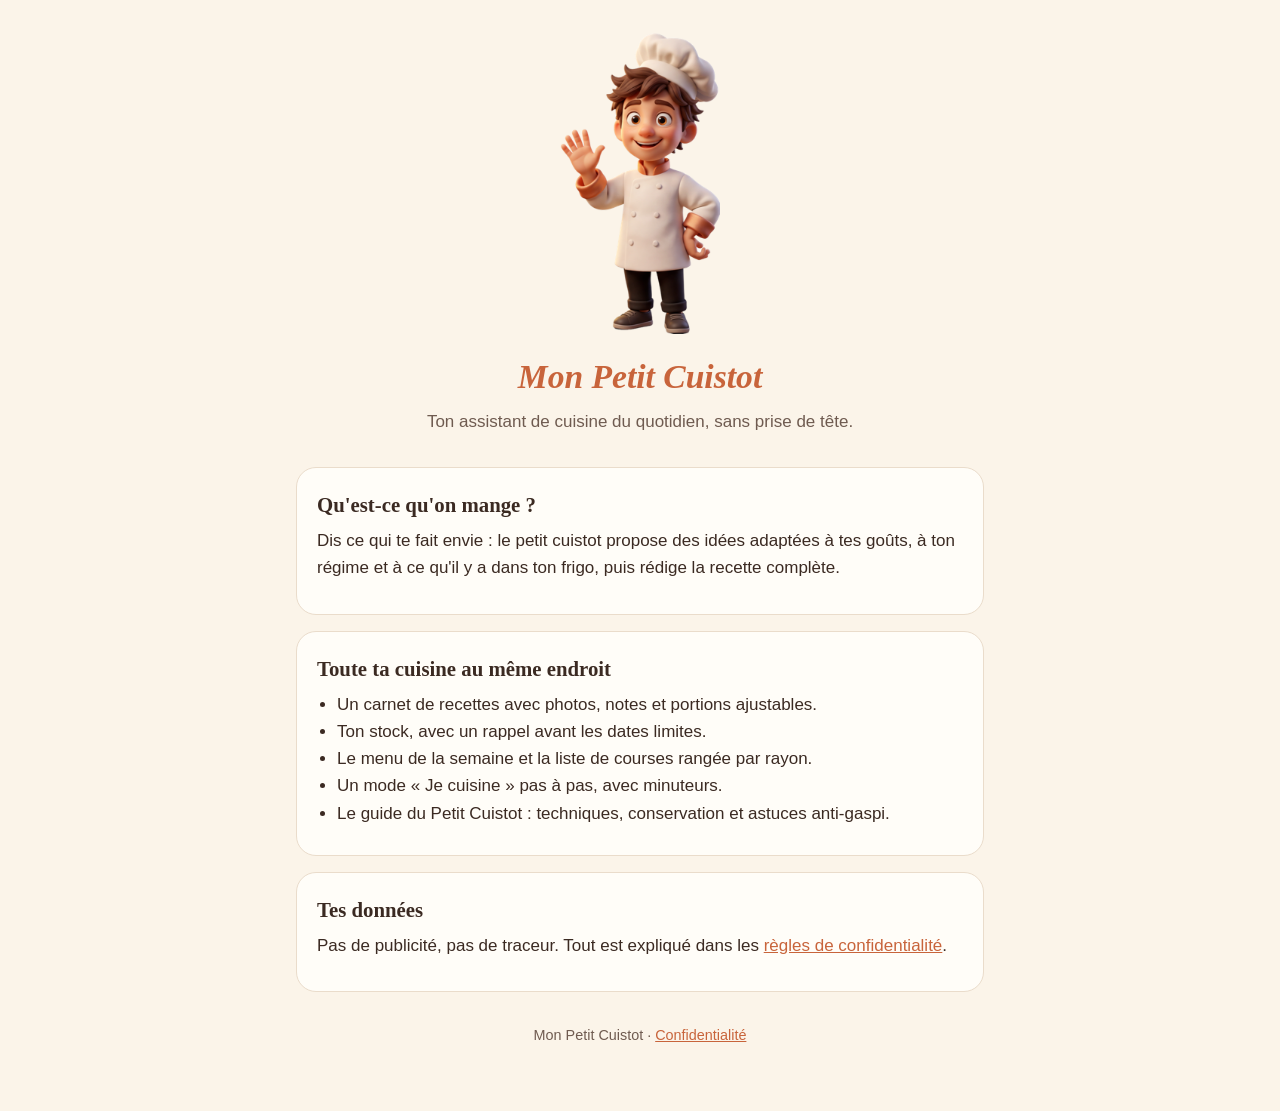
==== index.html @ ae930440 "Add files via upload" ====
<!doctype html>
<html lang="fr">
<head>
  <meta charset="utf-8">
  <meta name="viewport" content="width=device-width, initial-scale=1">
  <title>Mon Petit Cuistot</title>
  <meta name="description" content="Mon Petit Cuistot : des idées de recettes sur mesure, ton carnet, ton stock et ta liste de courses.">
  <link rel="icon" href="cuistot.png">
  <link rel="stylesheet" href="style.css">
</head>
<body>
  <main>
    <header>
      <img src="cuistot.png" alt="La mascotte de Mon Petit Cuistot, un petit chef qui salue">
      <h1>Mon Petit Cuistot</h1>
      <p class="sous-titre">Ton assistant de cuisine du quotidien, sans prise de tête.</p>
    </header>

    <section class="carte">
      <h2>Qu'est-ce qu'on mange ?</h2>
      <p>Dis ce qui te fait envie : le petit cuistot propose des idées adaptées à tes goûts, à ton régime et à ce qu'il y a dans ton frigo, puis rédige la recette complète.</p>
    </section>

    <section class="carte">
      <h2>Toute ta cuisine au même endroit</h2>
      <ul>
        <li>Un carnet de recettes avec photos, notes et portions ajustables.</li>
        <li>Ton stock, avec un rappel avant les dates limites.</li>
        <li>Le menu de la semaine et la liste de courses rangée par rayon.</li>
        <li>Un mode « Je cuisine » pas à pas, avec minuteurs.</li>
        <li>Le guide du Petit Cuistot : techniques, conservation et astuces anti-gaspi.</li>
      </ul>
    </section>

    <section class="carte">
      <h2>Tes données</h2>
      <p>Pas de publicité, pas de traceur. Tout est expliqué dans les <a href="confidentialite.html">règles de confidentialité</a>.</p>
    </section>

    <footer>Mon Petit Cuistot · <a href="confidentialite.html">Confidentialité</a></footer>
  </main>
</body>
</html>
---- style.css ----
:root {
  --creme: #fbf4e9;
  --papier: #fffdf8;
  --cuivre: #c8643b;
  --chocolat: #3b2a22;
  --secondaire: #6f5b50;
  --bordure: #eadccb;
}
@media (prefers-color-scheme: dark) {
  :root {
    --creme: #1c1512;
    --papier: #271e1a;
    --cuivre: #e08257;
    --chocolat: #f4e8d8;
    --secondaire: #c9b8a6;
    --bordure: #3a2d26;
  }
}
* { box-sizing: border-box; }
body {
  margin: 0;
  background: var(--creme);
  color: var(--chocolat);
  font: 17px/1.6 -apple-system, BlinkMacSystemFont, "Segoe UI", Roboto, sans-serif;
}
main { max-width: 720px; margin: 0 auto; padding: 32px 16px 64px; }
header { text-align: center; margin-bottom: 32px; }
header img { width: 160px; height: auto; }
h1 { font-family: Georgia, "Times New Roman", serif; font-style: italic; color: var(--cuivre); font-size: 2.1rem; margin: 8px 0 4px; }
h2 { font-family: Georgia, "Times New Roman", serif; font-size: 1.3rem; margin: 0 0 6px; }
p { margin: 0 0 12px; }
.sous-titre { color: var(--secondaire); }
.carte {
  background: var(--papier);
  border: 1px solid var(--bordure);
  border-radius: 20px;
  padding: 20px;
  margin-bottom: 16px;
}
ul { padding-left: 20px; margin: 0 0 8px; }
a { color: var(--cuivre); }
footer { text-align: center; color: var(--secondaire); font-size: 0.9rem; margin-top: 32px; }
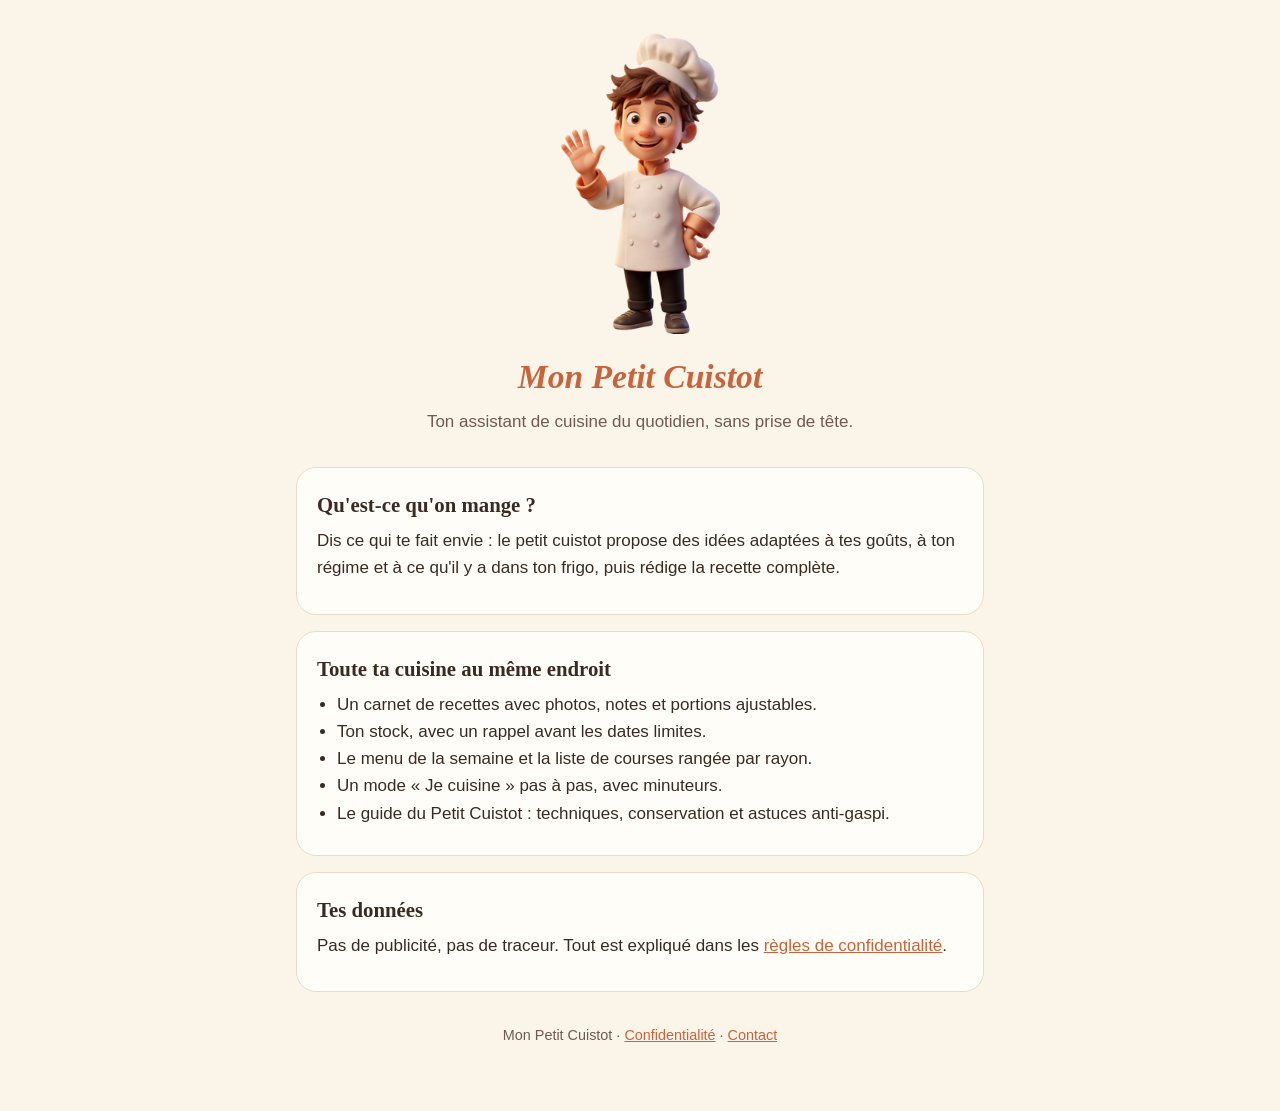
==== commit 9f9d0570: "Adresse de contact" ====
--- a/index.html
+++ b/index.html
@@ -37,7 +37,7 @@
       <p>Pas de publicité, pas de traceur. Tout est expliqué dans les <a href="confidentialite.html">règles de confidentialité</a>.</p>
     </section>
 
-    <footer>Mon Petit Cuistot · <a href="confidentialite.html">Confidentialité</a></footer>
+    <footer>Mon Petit Cuistot · <a href="confidentialite.html">Confidentialité</a> · <a href="mailto:contact@monpetitcuistot.fr">Contact</a></footer>
   </main>
 </body>
 </html>
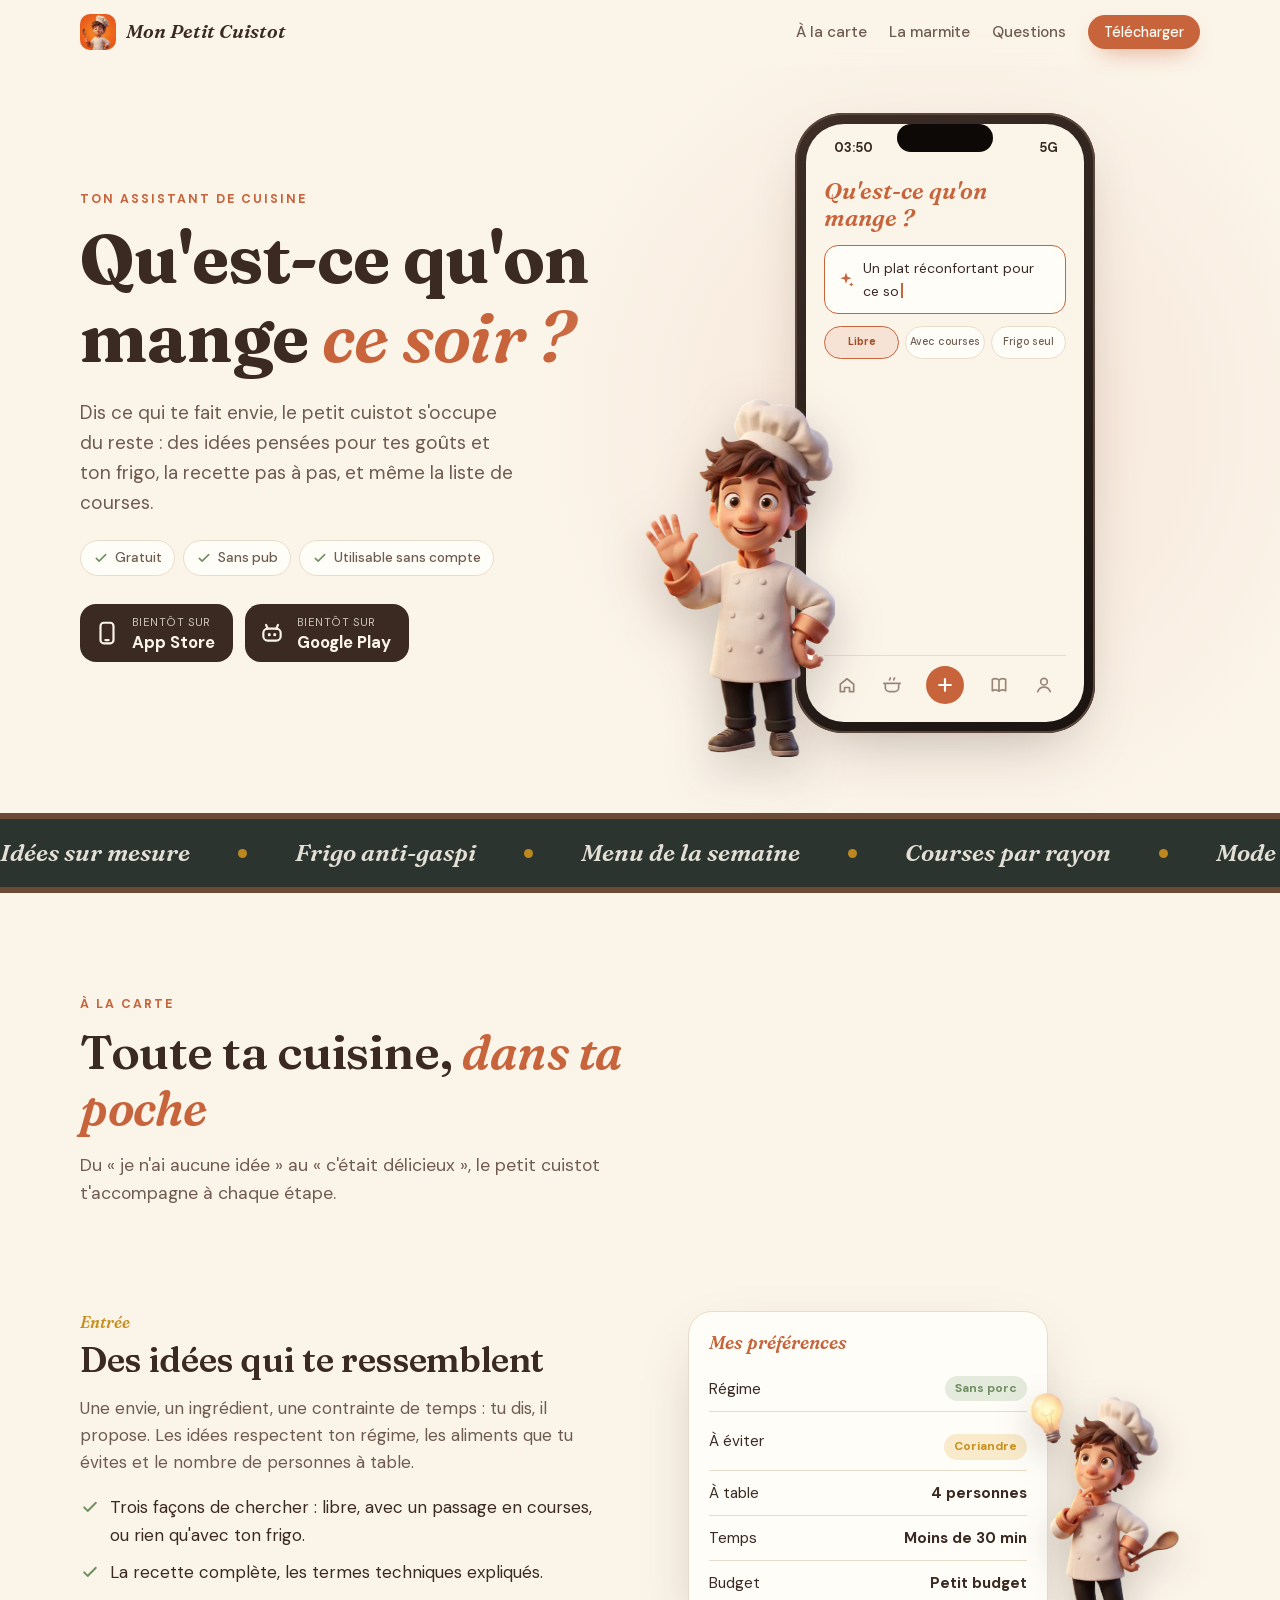
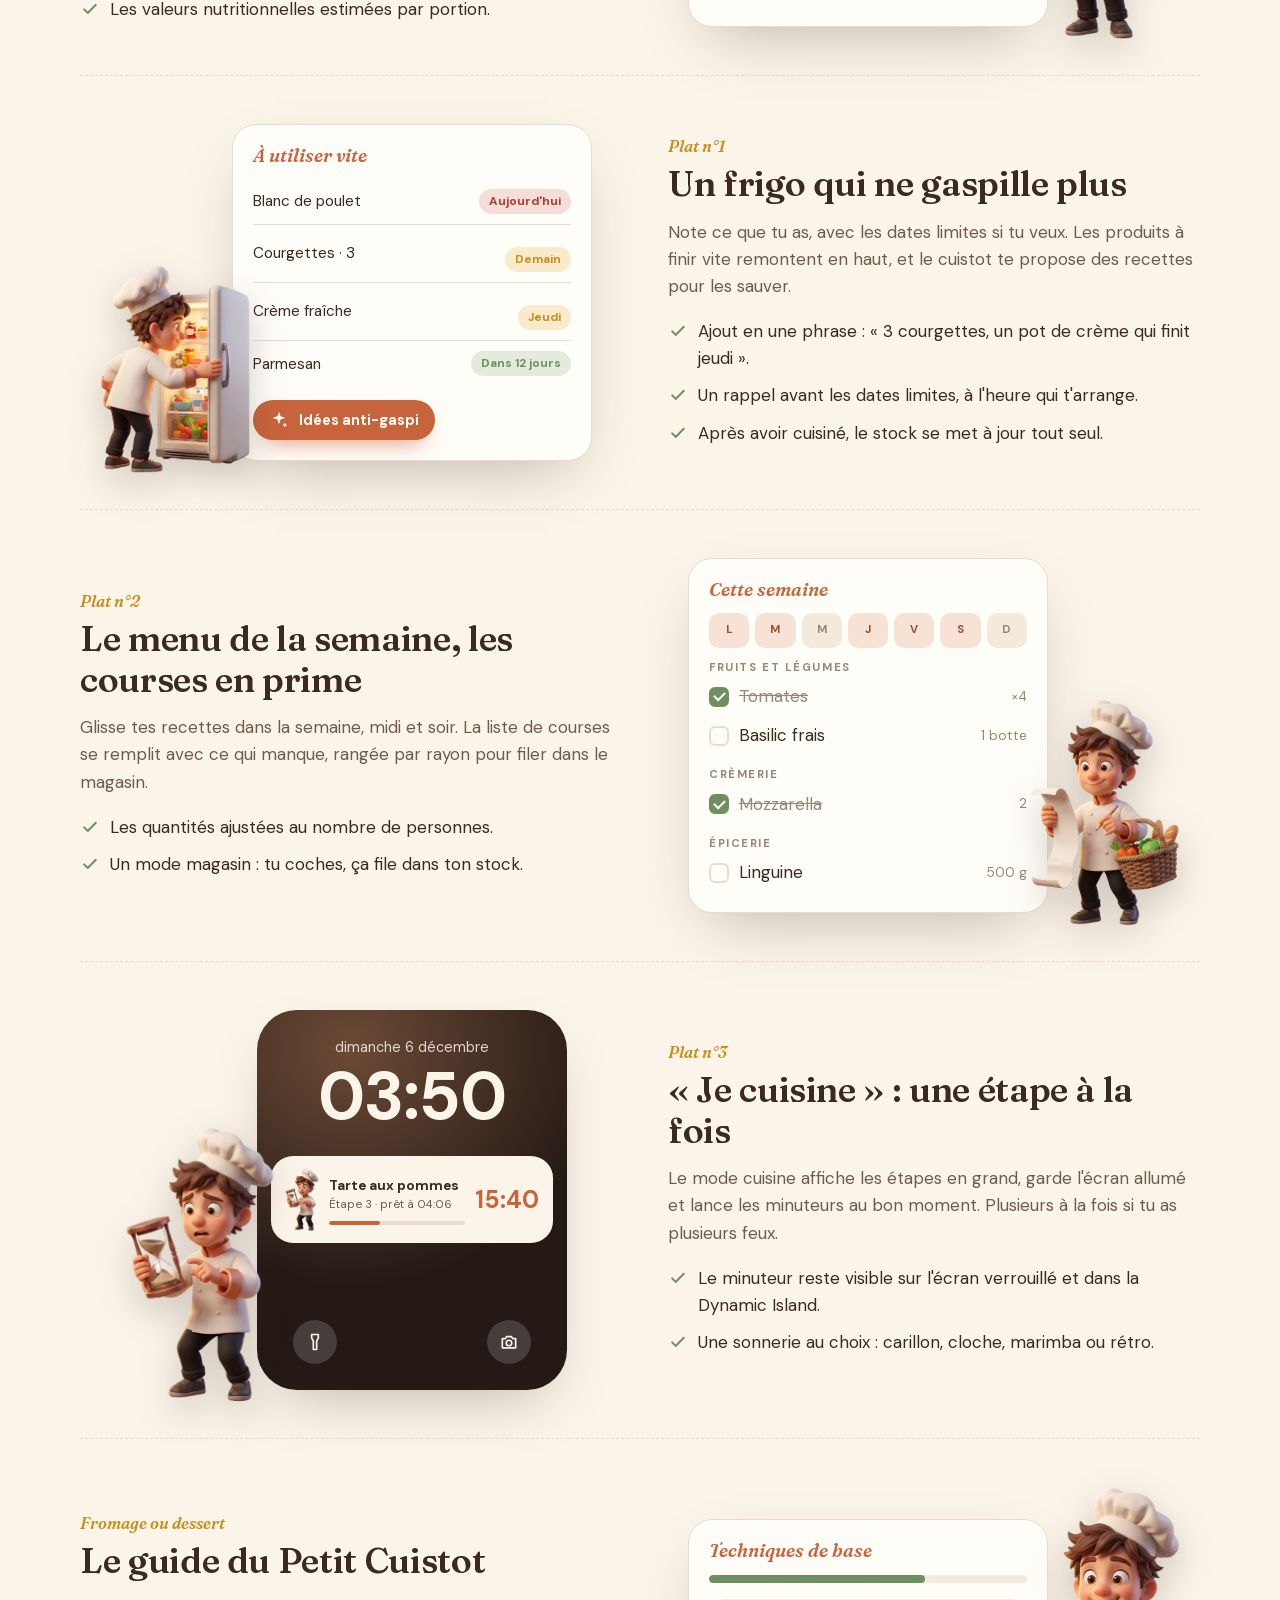
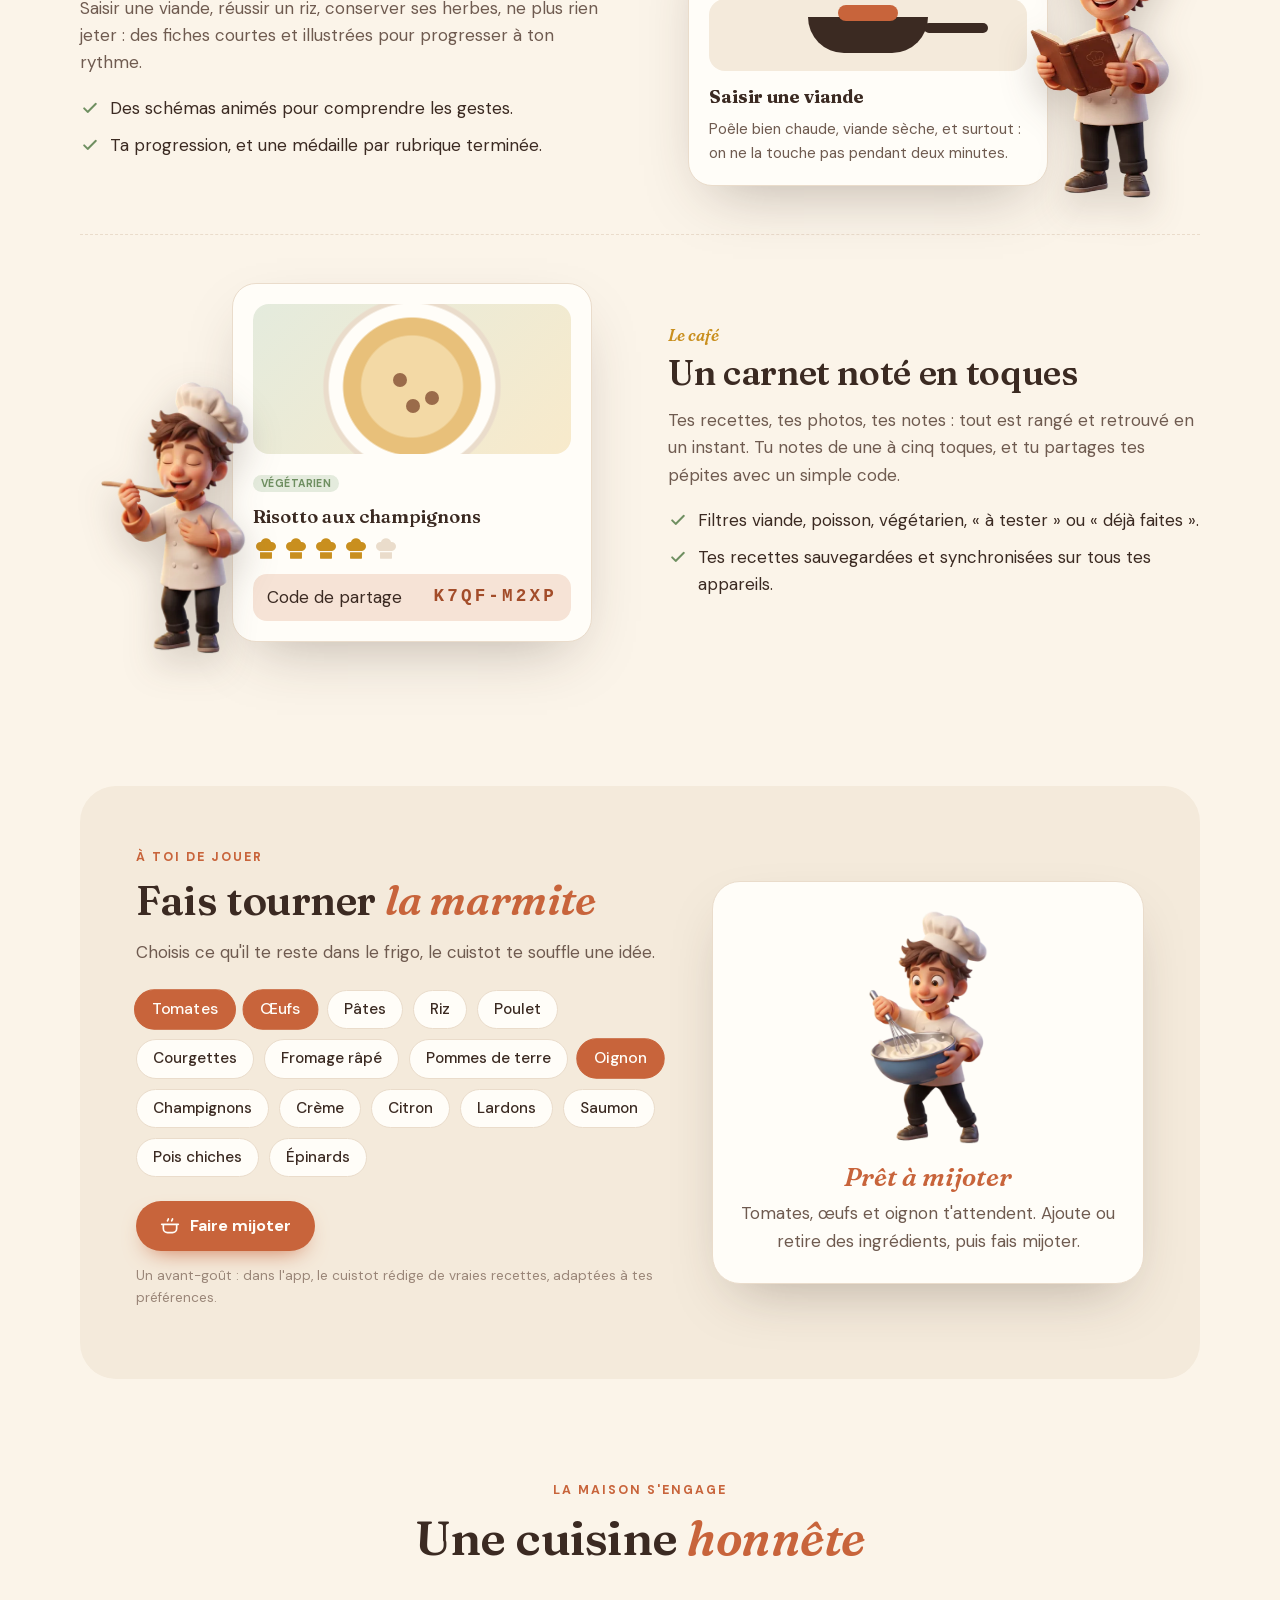
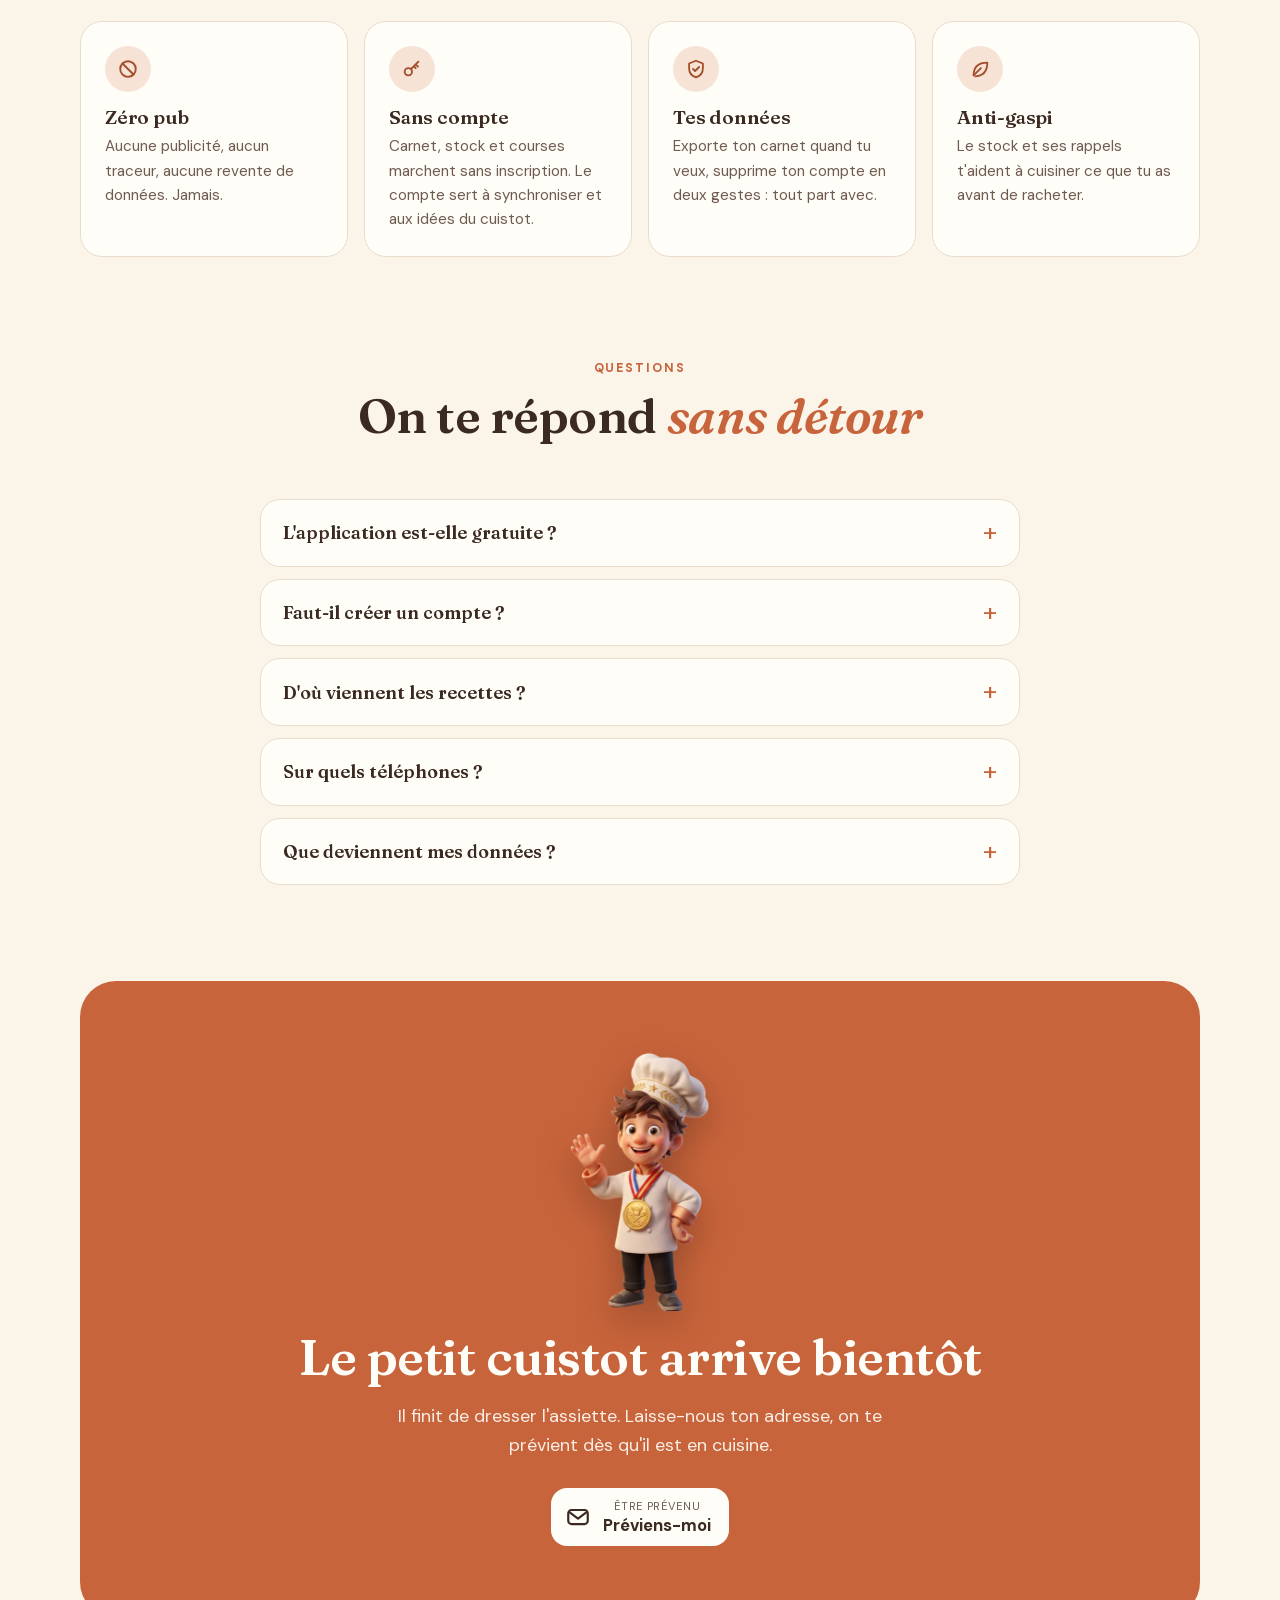
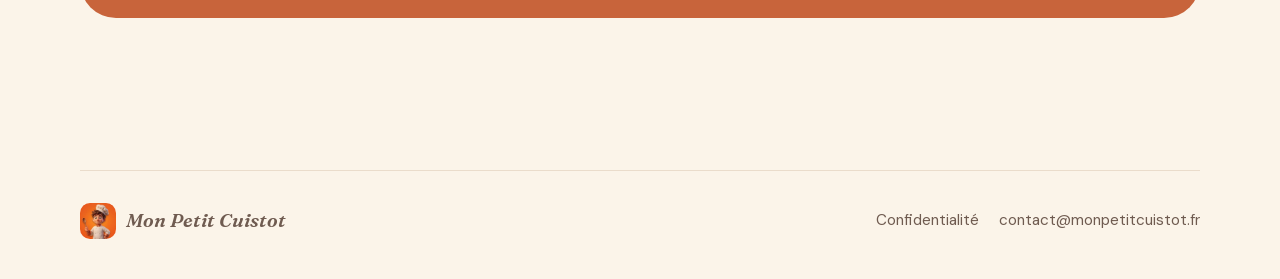
==== commit 411db5f3: "Nouvelle vitrine du site" ====
--- a/index.html
+++ b/index.html
@@ -3,41 +3,372 @@
 <head>
   <meta charset="utf-8">
   <meta name="viewport" content="width=device-width, initial-scale=1">
-  <title>Mon Petit Cuistot</title>
-  <meta name="description" content="Mon Petit Cuistot : des idées de recettes sur mesure, ton carnet, ton stock et ta liste de courses.">
-  <link rel="icon" href="cuistot.png">
+  <title>Mon Petit Cuistot · Qu'est-ce qu'on mange ce soir ?</title>
+  <meta name="description" content="L'assistant de cuisine du quotidien : des idées de recettes sur mesure selon tes envies et ton frigo, ton carnet, ton stock anti-gaspi, le menu de la semaine et la liste de courses. Gratuit, sans pub.">
+  <link rel="canonical" href="https://monpetitcuistot.fr/">
+  <meta name="theme-color" content="#fbf4e9" media="(prefers-color-scheme: light)">
+  <meta name="theme-color" content="#1c1512" media="(prefers-color-scheme: dark)">
+  <link rel="icon" type="image/png" href="img/favicon.png">
+  <link rel="apple-touch-icon" href="img/apple-touch-icon.png">
+  <link rel="preload" href="fonts/Fraunces-Bold.woff2" as="font" type="font/woff2" crossorigin>
+  <link rel="preload" href="fonts/DMSans-Regular.woff2" as="font" type="font/woff2" crossorigin>
+
+  <meta property="og:type" content="website">
+  <meta property="og:locale" content="fr_FR">
+  <meta property="og:site_name" content="Mon Petit Cuistot">
+  <meta property="og:url" content="https://monpetitcuistot.fr/">
+  <meta property="og:title" content="Mon Petit Cuistot · Qu'est-ce qu'on mange ce soir ?">
+  <meta property="og:description" content="Des idées de recettes sur mesure, ton carnet, ton stock anti-gaspi et ta liste de courses. Gratuit, sans pub.">
+  <meta property="og:image" content="https://monpetitcuistot.fr/img/partage.jpg">
+  <meta property="og:image:width" content="1200">
+  <meta property="og:image:height" content="630">
+  <meta property="og:image:alt" content="La mascotte de Mon Petit Cuistot à côté de l'application">
+  <meta name="twitter:card" content="summary_large_image">
+
+  <script type="application/ld+json">
+  {
+    "@context": "https://schema.org",
+    "@type": "MobileApplication",
+    "name": "Mon Petit Cuistot",
+    "operatingSystem": "iOS, Android",
+    "applicationCategory": "LifestyleApplication",
+    "inLanguage": "fr",
+    "url": "https://monpetitcuistot.fr/",
+    "image": "https://monpetitcuistot.fr/img/apple-touch-icon.png",
+    "description": "Assistant de cuisine : idées de recettes sur mesure, carnet, stock anti-gaspi, menu de la semaine et liste de courses.",
+    "offers": { "@type": "Offer", "price": "0", "priceCurrency": "EUR" }
+  }
+  </script>
   <link rel="stylesheet" href="style.css">
+  <script>document.documentElement.classList.add('js');</script>
 </head>
 <body>
-  <main>
-    <header>
-      <img src="cuistot.png" alt="La mascotte de Mon Petit Cuistot, un petit chef qui salue">
-      <h1>Mon Petit Cuistot</h1>
-      <p class="sous-titre">Ton assistant de cuisine du quotidien, sans prise de tête.</p>
-    </header>
-
-    <section class="carte">
-      <h2>Qu'est-ce qu'on mange ?</h2>
-      <p>Dis ce qui te fait envie : le petit cuistot propose des idées adaptées à tes goûts, à ton régime et à ce qu'il y a dans ton frigo, puis rédige la recette complète.</p>
-    </section>
-
-    <section class="carte">
-      <h2>Toute ta cuisine au même endroit</h2>
-      <ul>
-        <li>Un carnet de recettes avec photos, notes et portions ajustables.</li>
-        <li>Ton stock, avec un rappel avant les dates limites.</li>
-        <li>Le menu de la semaine et la liste de courses rangée par rayon.</li>
-        <li>Un mode « Je cuisine » pas à pas, avec minuteurs.</li>
-        <li>Le guide du Petit Cuistot : techniques, conservation et astuces anti-gaspi.</li>
-      </ul>
-    </section>
-
-    <section class="carte">
-      <h2>Tes données</h2>
-      <p>Pas de publicité, pas de traceur. Tout est expliqué dans les <a href="confidentialite.html">règles de confidentialité</a>.</p>
-    </section>
-
-    <footer>Mon Petit Cuistot · <a href="confidentialite.html">Confidentialité</a> · <a href="mailto:contact@monpetitcuistot.fr">Contact</a></footer>
-  </main>
+
+<svg width="0" height="0" style="position:absolute" aria-hidden="true">
+  <symbol id="i-coche" viewBox="0 0 24 24"><path fill="none" stroke="currentColor" stroke-width="2.4" stroke-linecap="round" stroke-linejoin="round" d="M5 12.5l4.2 4.2L19 7"/></symbol>
+  <symbol id="i-horloge" viewBox="0 0 24 24"><circle cx="12" cy="12" r="8.5" fill="none" stroke="currentColor" stroke-width="2"/><path fill="none" stroke="currentColor" stroke-width="2" stroke-linecap="round" d="M12 7.5V12l3 2"/></symbol>
+  <symbol id="i-etincelle" viewBox="0 0 24 24"><path fill="currentColor" d="M12 2l1.9 5.6L19.5 9.5l-5.6 1.9L12 17l-1.9-5.6L4.5 9.5l5.6-1.9zM19 15l.9 2.1L22 18l-2.1.9L19 21l-.9-2.1L16 18l2.1-.9z"/></symbol>
+  <symbol id="i-maison" viewBox="0 0 24 24"><path fill="none" stroke="currentColor" stroke-width="2" stroke-linejoin="round" d="M4 11l8-6.5 8 6.5V20h-5v-5h-6v5H4z"/></symbol>
+  <symbol id="i-casserole" viewBox="0 0 24 24"><path fill="none" stroke="currentColor" stroke-width="2" stroke-linecap="round" stroke-linejoin="round" d="M4 10h16v5a5 5 0 01-5 5H9a5 5 0 01-5-5zM2 10h2M20 10h2M9 6c0-1 1-1.5 1-2.5M14 6c0-1 1-1.5 1-2.5"/></symbol>
+  <symbol id="i-livre" viewBox="0 0 24 24"><path fill="none" stroke="currentColor" stroke-width="2" stroke-linejoin="round" d="M4 5.5C6.5 4 9.5 4 12 6c2.5-2 5.5-2 8-.5V19c-2.5-1.5-5.5-1.5-8 .5-2.5-2-5.5-2-8-.5zM12 6v13.5"/></symbol>
+  <symbol id="i-perso" viewBox="0 0 24 24"><circle cx="12" cy="8" r="4" fill="none" stroke="currentColor" stroke-width="2"/><path fill="none" stroke="currentColor" stroke-width="2" stroke-linecap="round" d="M4.5 20c1.2-3.6 4-5.5 7.5-5.5s6.3 1.9 7.5 5.5"/></symbol>
+  <symbol id="i-plus" viewBox="0 0 24 24"><path fill="none" stroke="currentColor" stroke-width="2.6" stroke-linecap="round" d="M12 5v14M5 12h14"/></symbol>
+  <symbol id="i-telephone" viewBox="0 0 24 24"><rect x="6" y="2.5" width="12" height="19" rx="3" fill="none" stroke="currentColor" stroke-width="2"/><path fill="none" stroke="currentColor" stroke-width="2" stroke-linecap="round" d="M10.5 18.5h3"/></symbol>
+  <symbol id="i-robot" viewBox="0 0 24 24"><rect x="4" y="8" width="16" height="11" rx="4" fill="none" stroke="currentColor" stroke-width="2"/><circle cx="9.5" cy="13.5" r="1.4" fill="currentColor"/><circle cx="14.5" cy="13.5" r="1.4" fill="currentColor"/><path fill="none" stroke="currentColor" stroke-width="2" stroke-linecap="round" d="M8 8L6.5 4.5M16 8l1.5-3.5"/></symbol>
+  <symbol id="i-loupe" viewBox="0 0 24 24"><circle cx="11" cy="11" r="6.5" fill="none" stroke="currentColor" stroke-width="2"/><path fill="none" stroke="currentColor" stroke-width="2" stroke-linecap="round" d="M16 16l4.5 4.5"/></symbol>
+  <symbol id="i-bouclier" viewBox="0 0 24 24"><path fill="none" stroke="currentColor" stroke-width="2" stroke-linejoin="round" d="M12 3l7.5 3v5.5c0 4.6-3.2 8.2-7.5 9.5-4.3-1.3-7.5-4.9-7.5-9.5V6z"/><path fill="none" stroke="currentColor" stroke-width="2" stroke-linecap="round" stroke-linejoin="round" d="M8.8 12l2.2 2.2 4.4-4.4"/></symbol>
+  <symbol id="i-pub" viewBox="0 0 24 24"><circle cx="12" cy="12" r="8.5" fill="none" stroke="currentColor" stroke-width="2"/><path fill="none" stroke="currentColor" stroke-width="2" stroke-linecap="round" d="M6 6l12 12"/></symbol>
+  <symbol id="i-feuille" viewBox="0 0 24 24"><path fill="none" stroke="currentColor" stroke-width="2" stroke-linejoin="round" d="M5 19c0-9 5-14 15-14 0 10-5 15-14 15"/><path fill="none" stroke="currentColor" stroke-width="2" stroke-linecap="round" d="M5 19l8-8"/></symbol>
+  <symbol id="i-cle" viewBox="0 0 24 24"><circle cx="8" cy="15" r="4" fill="none" stroke="currentColor" stroke-width="2"/><path fill="none" stroke="currentColor" stroke-width="2" stroke-linecap="round" stroke-linejoin="round" d="M11 12l8-8M16 7l2.5 2.5M14 9l2 2"/></symbol>
+  <symbol id="i-courrier" viewBox="0 0 24 24"><rect x="3" y="5.5" width="18" height="13" rx="3" fill="none" stroke="currentColor" stroke-width="2"/><path fill="none" stroke="currentColor" stroke-width="2" stroke-linejoin="round" d="M4 7.5l8 6 8-6"/></symbol>
+  <symbol id="i-toque" viewBox="0 0 24 24"><path fill="currentColor" d="M6.5 15h11v5.2c0 .5-.4.8-.8.8H7.3c-.5 0-.8-.3-.8-.8zM6.4 13.8C4 13.3 2.5 11.3 2.8 9.1 3.1 6.9 5.1 5.4 7.3 5.6 7.9 3.5 9.8 2 12 2s4.1 1.5 4.7 3.6c2.2-.2 4.2 1.3 4.5 3.5.3 2.2-1.2 4.2-3.6 4.7z"/></symbol>
+  <symbol id="i-lampe" viewBox="0 0 24 24"><path fill="none" stroke="currentColor" stroke-width="2" stroke-linejoin="round" d="M8 3h8v4l-2 4v10h-4V11L8 7z"/></symbol>
+  <symbol id="i-photo" viewBox="0 0 24 24"><path fill="none" stroke="currentColor" stroke-width="2" stroke-linejoin="round" d="M4 8h3.5L9 5.5h6L16.5 8H20v11H4z"/><circle cx="12" cy="13.2" r="3.3" fill="none" stroke="currentColor" stroke-width="2"/></symbol>
+</svg>
+
+<header class="nav" id="nav">
+  <div class="conteneur">
+    <a class="marque" href="#haut"><img src="img/icone.webp" alt="" width="36" height="36">Mon Petit Cuistot</a>
+    <nav class="nav-liens" aria-label="Sections">
+      <a href="#carte">À la carte</a>
+      <a href="#marmite">La marmite</a>
+      <a href="#questions">Questions</a>
+      <a class="bouton petit" href="#telecharger">Télécharger</a>
+    </nav>
+  </div>
+</header>
+
+<main id="haut">
+
+  <!-- ===================================================== Héros -->
+  <section class="heros">
+    <div class="conteneur">
+      <div>
+        <span class="surtitre">Ton assistant de cuisine</span>
+        <h1>Qu'est-ce qu'on mange <em>ce soir&nbsp;?</em></h1>
+        <p class="intro">Dis ce qui te fait envie, le petit cuistot s'occupe du reste&nbsp;: des idées pensées pour tes goûts et ton frigo, la recette pas à pas, et même la liste de courses.</p>
+        <div class="badges-heros">
+          <span class="pastille"><svg><use href="#i-coche"/></svg>Gratuit</span>
+          <span class="pastille"><svg><use href="#i-coche"/></svg>Sans pub</span>
+          <span class="pastille"><svg><use href="#i-coche"/></svg>Utilisable sans compte</span>
+        </div>
+        <div class="stores">
+          <a class="store" href="#telecharger"><svg><use href="#i-telephone"/></svg><span><small>Bientôt sur</small><strong>App Store</strong></span></a>
+          <a class="store" href="#telecharger"><svg><use href="#i-robot"/></svg><span><small>Bientôt sur</small><strong>Google Play</strong></span></a>
+        </div>
+      </div>
+
+      <div class="scene">
+        <img class="mascotte-heros" src="img/cuistot-hello.webp" alt="Le petit cuistot, mascotte de l'application, salue de la main" width="300" height="560">
+        <div class="telephone" aria-label="Aperçu de l'application : le générateur de recettes" role="img">
+          <div class="ilot"></div>
+          <div class="ecran">
+            <div class="barre-etat"><span id="heure-tel">19:42</span><span>5G</span></div>
+            <div class="app-titre">Qu'est-ce qu'on mange&nbsp;?</div>
+            <div class="champ"><svg><use href="#i-etincelle"/></svg><span class="frappe" id="envie"></span></div>
+            <div class="modes" id="modes"><span class="actif">Libre</span><span>Avec courses</span><span>Frigo seul</span></div>
+            <div class="reflexion" id="reflexion"><span><i></i><i></i><i></i></span>Le cuistot réfléchit…</div>
+            <div class="idees" id="idees"></div>
+            <div class="barre-onglets">
+              <svg><use href="#i-maison"/></svg><svg><use href="#i-casserole"/></svg>
+              <span class="plus"><svg><use href="#i-plus"/></svg></span>
+              <svg><use href="#i-livre"/></svg><svg><use href="#i-perso"/></svg>
+            </div>
+          </div>
+        </div>
+      </div>
+    </div>
+  </section>
+
+  <!-- ===================================================== Ardoise -->
+  <div class="ardoise" aria-label="Au menu : idées sur mesure, anti-gaspi, courses par rayon, minuteurs, guide du cuistot">
+    <div class="defilant" aria-hidden="true">
+      <span>Idées sur mesure</span><span>Frigo anti-gaspi</span><span>Menu de la semaine</span><span>Courses par rayon</span><span>Mode « Je cuisine »</span><span>Minuteurs sur l'écran verrouillé</span><span>Le guide du Petit Cuistot</span><span>Recettes notées en toques</span>
+      <span>Idées sur mesure</span><span>Frigo anti-gaspi</span><span>Menu de la semaine</span><span>Courses par rayon</span><span>Mode « Je cuisine »</span><span>Minuteurs sur l'écran verrouillé</span><span>Le guide du Petit Cuistot</span><span>Recettes notées en toques</span>
+    </div>
+  </div>
+
+  <!-- ===================================================== À la carte -->
+  <section class="bloc" id="carte">
+    <div class="conteneur">
+      <div class="tete-section apparait">
+        <span class="surtitre">À la carte</span>
+        <h2>Toute ta cuisine, <span class="accroche">dans ta poche</span></h2>
+        <p>Du « je n'ai aucune idée » au « c'était délicieux », le petit cuistot t'accompagne à chaque étape.</p>
+      </div>
+
+      <article class="plat apparait">
+        <div class="texte-plat">
+          <span class="numero">Entrée</span>
+          <h3>Des idées qui te ressemblent</h3>
+          <p>Une envie, un ingrédient, une contrainte de temps&nbsp;: tu dis, il propose. Les idées respectent ton régime, les aliments que tu évites et le nombre de personnes à table.</p>
+          <ul>
+            <li><svg><use href="#i-coche"/></svg>Trois façons de chercher&nbsp;: libre, avec un passage en courses, ou rien qu'avec ton frigo.</li>
+            <li><svg><use href="#i-coche"/></svg>La recette complète, les termes techniques expliqués.</li>
+            <li><svg><use href="#i-coche"/></svg>Les valeurs nutritionnelles estimées par portion.</li>
+          </ul>
+        </div>
+        <div class="visuel-plat">
+          <img class="pose droite" src="img/cuistot-idea.webp" alt="" width="150" height="246" loading="lazy">
+          <div class="carte-app">
+            <h4>Mes préférences</h4>
+            <div class="ligne"><span>Régime</span><span class="etiquette ok">Sans porc</span></div>
+            <div class="ligne"><span>À éviter</span><span class="etiquette bientot">Coriandre</span></div>
+            <div class="ligne"><span>À table</span><strong>4 personnes</strong></div>
+            <div class="ligne"><span>Temps</span><strong>Moins de 30 min</strong></div>
+            <div class="ligne"><span>Budget</span><strong>Petit budget</strong></div>
+          </div>
+        </div>
+      </article>
+
+      <article class="plat inverse apparait">
+        <div class="texte-plat">
+          <span class="numero">Plat n°1</span>
+          <h3>Un frigo qui ne gaspille plus</h3>
+          <p>Note ce que tu as, avec les dates limites si tu veux. Les produits à finir vite remontent en haut, et le cuistot te propose des recettes pour les sauver.</p>
+          <ul>
+            <li><svg><use href="#i-coche"/></svg>Ajout en une phrase&nbsp;: « 3 courgettes, un pot de crème qui finit jeudi ».</li>
+            <li><svg><use href="#i-coche"/></svg>Un rappel avant les dates limites, à l'heure qui t'arrange.</li>
+            <li><svg><use href="#i-coche"/></svg>Après avoir cuisiné, le stock se met à jour tout seul.</li>
+          </ul>
+        </div>
+        <div class="visuel-plat">
+          <img class="pose gauche" src="img/cuistot-fridge.webp" alt="" width="150" height="208" loading="lazy">
+          <div class="carte-app">
+            <h4>À utiliser vite</h4>
+            <div class="ligne"><span>Blanc de poulet</span><span class="etiquette urgent">Aujourd'hui</span></div>
+            <div class="ligne"><span>Courgettes · 3</span><span class="etiquette bientot">Demain</span></div>
+            <div class="ligne"><span>Crème fraîche</span><span class="etiquette bientot">Jeudi</span></div>
+            <div class="ligne"><span>Parmesan</span><span class="etiquette ok">Dans 12 jours</span></div>
+            <p style="margin:14px 0 0"><span class="bouton petit"><svg><use href="#i-etincelle"/></svg>Idées anti-gaspi</span></p>
+          </div>
+        </div>
+      </article>
+
+      <article class="plat apparait">
+        <div class="texte-plat">
+          <span class="numero">Plat n°2</span>
+          <h3>Le menu de la semaine, les courses en prime</h3>
+          <p>Glisse tes recettes dans la semaine, midi et soir. La liste de courses se remplit avec ce qui manque, rangée par rayon pour filer dans le magasin.</p>
+          <ul>
+            <li><svg><use href="#i-coche"/></svg>Les quantités ajustées au nombre de personnes.</li>
+            <li><svg><use href="#i-coche"/></svg>Un mode magasin&nbsp;: tu coches, ça file dans ton stock.</li>
+          </ul>
+        </div>
+        <div class="visuel-plat">
+          <img class="pose droite" src="img/cuistot-shopping.webp" alt="" width="150" height="226" loading="lazy">
+          <div class="carte-app">
+            <h4>Cette semaine</h4>
+            <div class="semaine" aria-hidden="true"><span class="rempli">L</span><span class="rempli">M</span><span>M</span><span class="rempli">J</span><span class="rempli">V</span><span class="rempli">S</span><span>D</span></div>
+            <div class="rayon">Fruits et légumes</div>
+            <div class="coche fait"><i></i><span>Tomates</span><em>×4</em></div>
+            <div class="coche"><i></i><span>Basilic frais</span><em>1 botte</em></div>
+            <div class="rayon">Crèmerie</div>
+            <div class="coche fait"><i></i><span>Mozzarella</span><em>2</em></div>
+            <div class="rayon">Épicerie</div>
+            <div class="coche"><i></i><span>Linguine</span><em>500 g</em></div>
+          </div>
+        </div>
+      </article>
+
+      <article class="plat inverse apparait">
+        <div class="texte-plat">
+          <span class="numero">Plat n°3</span>
+          <h3>« Je cuisine »&nbsp;: une étape à la fois</h3>
+          <p>Le mode cuisine affiche les étapes en grand, garde l'écran allumé et lance les minuteurs au bon moment. Plusieurs à la fois si tu as plusieurs feux.</p>
+          <ul>
+            <li><svg><use href="#i-coche"/></svg>Le minuteur reste visible sur l'écran verrouillé et dans la Dynamic Island.</li>
+            <li><svg><use href="#i-coche"/></svg>Une sonnerie au choix&nbsp;: carillon, cloche, marimba ou rétro.</li>
+          </ul>
+        </div>
+        <div class="visuel-plat">
+          <img class="pose gauche" src="img/cuistot-timer.webp" alt="" width="150" height="276" loading="lazy">
+          <div class="verrou" aria-label="Écran verrouillé avec le minuteur de la tarte aux pommes" role="img">
+            <div class="date" id="date-verrou">mardi 17 novembre</div>
+            <div class="heure" id="heure-verrou">19:42</div>
+            <div class="activite">
+              <img src="img/cuistot-timer.webp" alt="" width="34" height="62" loading="lazy">
+              <div class="infos">
+                <strong>Tarte aux pommes</strong>
+                <small><span>Étape 3 · </span><span id="pret-a">prêt à 19:58</span></small>
+                <div class="barre"><b id="barre-chrono"></b></div>
+              </div>
+              <div class="chrono" id="chrono">15:42</div>
+            </div>
+            <div class="raccourcis" aria-hidden="true"><i><svg><use href="#i-lampe"/></svg></i><i><svg><use href="#i-photo"/></svg></i></div>
+          </div>
+        </div>
+      </article>
+
+      <article class="plat apparait">
+        <div class="texte-plat">
+          <span class="numero">Fromage ou dessert</span>
+          <h3>Le guide du Petit Cuistot</h3>
+          <p>Saisir une viande, réussir un riz, conserver ses herbes, ne plus rien jeter&nbsp;: des fiches courtes et illustrées pour progresser à ton rythme.</p>
+          <ul>
+            <li><svg><use href="#i-coche"/></svg>Des schémas animés pour comprendre les gestes.</li>
+            <li><svg><use href="#i-coche"/></svg>Ta progression, et une médaille par rubrique terminée.</li>
+          </ul>
+        </div>
+        <div class="visuel-plat">
+          <img class="pose droite" src="img/cuistot-reading.webp" alt="" width="150" height="311" loading="lazy">
+          <div class="carte-app">
+            <h4>Techniques de base</h4>
+            <div class="fiche-progres"><b></b></div>
+            <div class="schema" aria-hidden="true">
+              <div class="poele"><div class="vapeur"><i></i><i></i><i></i></div><div class="grillade"></div></div>
+            </div>
+            <strong style="font-family:var(--titre);font-size:1.1rem">Saisir une viande</strong>
+            <p style="margin:6px 0 0;color:var(--secondaire);font-size:0.95rem">Poêle bien chaude, viande sèche, et surtout&nbsp;: on ne la touche pas pendant deux minutes.</p>
+          </div>
+        </div>
+      </article>
+
+      <article class="plat inverse apparait">
+        <div class="texte-plat">
+          <span class="numero">Le café</span>
+          <h3>Un carnet noté en toques</h3>
+          <p>Tes recettes, tes photos, tes notes&nbsp;: tout est rangé et retrouvé en un instant. Tu notes de une à cinq toques, et tu partages tes pépites avec un simple code.</p>
+          <ul>
+            <li><svg><use href="#i-coche"/></svg>Filtres viande, poisson, végétarien, « à tester » ou « déjà faites ».</li>
+            <li><svg><use href="#i-coche"/></svg>Tes recettes sauvegardées et synchronisées sur tous tes appareils.</li>
+          </ul>
+        </div>
+        <div class="visuel-plat">
+          <img class="pose gauche" src="img/cuistot-tasting.webp" alt="" width="150" height="273" loading="lazy">
+          <div class="carte-app">
+            <div class="photo-recette" aria-hidden="true"><i style="left:44%;top:46%"></i><i style="left:54%;top:58%"></i><i style="left:48%;top:63%"></i></div>
+            <span class="cat vege">Végétarien</span>
+            <h4 style="margin:10px 0 0;color:var(--chocolat);font-style:normal">Risotto aux champignons</h4>
+            <div class="toques" aria-label="Noté 4 toques sur 5" role="img">
+              <svg><use href="#i-toque"/></svg><svg><use href="#i-toque"/></svg><svg><use href="#i-toque"/></svg><svg><use href="#i-toque"/></svg><svg class="vide"><use href="#i-toque"/></svg>
+            </div>
+            <div class="code-partage"><span>Code de partage</span><b>K7QF-M2XP</b></div>
+          </div>
+        </div>
+      </article>
+    </div>
+  </section>
+
+  <!-- ===================================================== Marmite -->
+  <section class="bloc" id="marmite" style="padding-top:0">
+    <div class="conteneur">
+      <div class="marmite apparait">
+        <div>
+          <span class="surtitre">À toi de jouer</span>
+          <h2 style="font-size:clamp(1.9rem,4vw,2.6rem)">Fais tourner <span class="accroche">la marmite</span></h2>
+          <p style="color:var(--secondaire);margin-top:14px">Choisis ce qu'il te reste dans le frigo, le cuistot te souffle une idée.</p>
+          <div class="ingredients" id="ingredients" role="group" aria-label="Ingrédients disponibles"></div>
+          <button class="bouton" id="mijoter" type="button"><svg><use href="#i-casserole"/></svg>Faire mijoter</button>
+          <p class="note-demo">Un avant-goût&nbsp;: dans l'app, le cuistot rédige de vraies recettes, adaptées à tes préférences.</p>
+        </div>
+        <div class="resultat" id="resultat" aria-live="polite">
+          <img src="img/cuistot-stiring.webp" alt="" width="120" height="234" loading="lazy">
+          <div class="plat-propose" id="plat-propose">Prêt à mijoter</div>
+          <p id="plat-detail">Tomates, œufs et oignon t'attendent. Ajoute ou retire des ingrédients, puis fais mijoter.</p>
+        </div>
+      </div>
+    </div>
+  </section>
+
+  <!-- ===================================================== Engagements -->
+  <section class="bloc" style="padding-top:0">
+    <div class="conteneur">
+      <div class="tete-section centre apparait">
+        <span class="surtitre">La maison s'engage</span>
+        <h2>Une cuisine <span class="accroche">honnête</span></h2>
+      </div>
+      <div class="engagements">
+        <div class="engagement apparait"><div class="icone"><svg><use href="#i-pub"/></svg></div><h3>Zéro pub</h3><p>Aucune publicité, aucun traceur, aucune revente de données. Jamais.</p></div>
+        <div class="engagement apparait"><div class="icone"><svg><use href="#i-cle"/></svg></div><h3>Sans compte</h3><p>Carnet, stock et courses marchent sans inscription. Le compte sert à synchroniser et aux idées du cuistot.</p></div>
+        <div class="engagement apparait"><div class="icone"><svg><use href="#i-bouclier"/></svg></div><h3>Tes données</h3><p>Exporte ton carnet quand tu veux, supprime ton compte en deux gestes&nbsp;: tout part avec.</p></div>
+        <div class="engagement apparait"><div class="icone"><svg><use href="#i-feuille"/></svg></div><h3>Anti-gaspi</h3><p>Le stock et ses rappels t'aident à cuisiner ce que tu as avant de racheter.</p></div>
+      </div>
+    </div>
+  </section>
+
+  <!-- ===================================================== FAQ -->
+  <section class="bloc" id="questions" style="padding-top:0">
+    <div class="conteneur">
+      <div class="tete-section centre apparait">
+        <span class="surtitre">Questions</span>
+        <h2>On te répond <span class="accroche">sans détour</span></h2>
+      </div>
+      <div class="faq apparait">
+        <details><summary>L'application est-elle gratuite&nbsp;?</summary><p>Oui, entièrement gratuite et sans publicité. Pour éviter les abus, le nombre d'idées demandées au cuistot est limité chaque jour, largement de quoi cuisiner tous les jours.</p></details>
+        <details><summary>Faut-il créer un compte&nbsp;?</summary><p>Non. Le carnet, le stock, le menu, les courses et le guide fonctionnent sans compte. Un compte gratuit (e-mail, Google ou Apple) permet de demander des idées au cuistot et de retrouver tes données sur tous tes appareils.</p></details>
+        <details><summary>D'où viennent les recettes&nbsp;?</summary><p>Le cuistot les rédige pour toi avec une intelligence artificielle, à partir de tes envies, de tes préférences et de ce que tu as sous la main. Tu peux ensuite les modifier, les annoter et leur poser des questions.</p></details>
+        <details><summary>Sur quels téléphones&nbsp;?</summary><p>iPhone et Android. L'application arrive bientôt sur l'App Store et Google Play.</p></details>
+        <details><summary>Que deviennent mes données&nbsp;?</summary><p>Elles restent les tiennes&nbsp;: rien n'est revendu ni utilisé pour de la publicité. Tout est détaillé dans les <a href="confidentialite.html">règles de confidentialité</a>.</p></details>
+      </div>
+    </div>
+  </section>
+
+  <!-- ===================================================== Appel final -->
+  <section class="bloc" id="telecharger" style="padding-top:0">
+    <div class="conteneur">
+      <div class="final apparait">
+        <img src="img/cuistot-gold.webp" alt="Le petit cuistot fier de sa médaille" width="140" height="257" loading="lazy">
+        <h2>Le petit cuistot arrive bientôt</h2>
+        <p>Il finit de dresser l'assiette. Laisse-nous ton adresse, on te prévient dès qu'il est en cuisine.</p>
+        <div class="stores">
+          <a class="store" href="mailto:contact@monpetitcuistot.fr?subject=Pr%C3%A9viens-moi%20de%20la%20sortie%20de%20Mon%20Petit%20Cuistot&body=Bonjour%2C%20je%20voudrais%20%C3%AAtre%20pr%C3%A9venu%20quand%20l'application%20sort.%20Mon%20t%C3%A9l%C3%A9phone%20%3A%20iPhone%20%2F%20Android"><svg><use href="#i-courrier"/></svg><span><small>Être prévenu</small><strong>Préviens-moi</strong></span></a>
+        </div>
+      </div>
+    </div>
+  </section>
+</main>
+
+<footer class="pied">
+  <div class="conteneur">
+    <a class="marque" href="#haut"><img src="img/icone.webp" alt="" width="36" height="36" loading="lazy">Mon Petit Cuistot</a>
+    <nav aria-label="Liens utiles">
+      <a href="confidentialite.html">Confidentialité</a>
+      <a href="mailto:contact@monpetitcuistot.fr">contact@monpetitcuistot.fr</a>
+    </nav>
+  </div>
+</footer>
+
+<script src="site.js" defer></script>
 </body>
 </html>
--- a/style.css
+++ b/style.css
@@ -1,42 +1,414 @@
+/* Mon Petit Cuistot — charte « Bistrot Gourmand » (comme l'app : lib/core/theme/). */
+
+@font-face { font-family: "Fraunces"; font-weight: 600; font-style: normal; font-display: swap; src: url("fonts/Fraunces-SemiBold.woff2") format("woff2"); }
+@font-face { font-family: "Fraunces"; font-weight: 600; font-style: italic; font-display: swap; src: url("fonts/Fraunces-SemiBoldItalic.woff2") format("woff2"); }
+@font-face { font-family: "Fraunces"; font-weight: 700; font-style: normal; font-display: swap; src: url("fonts/Fraunces-Bold.woff2") format("woff2"); }
+@font-face { font-family: "DM Sans"; font-weight: 400; font-style: normal; font-display: swap; src: url("fonts/DMSans-Regular.woff2") format("woff2"); }
+@font-face { font-family: "DM Sans"; font-weight: 500; font-style: normal; font-display: swap; src: url("fonts/DMSans-Medium.woff2") format("woff2"); }
+@font-face { font-family: "DM Sans"; font-weight: 700; font-style: normal; font-display: swap; src: url("fonts/DMSans-Bold.woff2") format("woff2"); }
+
 :root {
+  color-scheme: light dark;
   --creme: #fbf4e9;
   --papier: #fffdf8;
+  --surface: #f4eadb;
   --cuivre: #c8643b;
+  --cuivre-fonce: #a34d2a;
+  --cuivre-clair: #f6e3d6;
   --chocolat: #3b2a22;
   --secondaire: #6f5b50;
+  --discret: #9a8678;
   --bordure: #eadccb;
+  --sauge: #6f8f61;
+  --sauge-clair: #e4ebdd;
+  --moutarde: #c98f1e;
+  --moutarde-clair: #f8eacb;
+  --ardoise: #5e7c8a;
+  --ardoise-clair: #dde6ea;
+  --brique: #b23a2e;
+  --brique-clair: #f5deda;
+  --tableau: #2c3430;
+  --craie: #f3eee4;
+  --ombre: 0 24px 60px -24px rgba(59, 42, 34, 0.35);
+  --titre: "Fraunces", Georgia, "Times New Roman", serif;
+  --texte: "DM Sans", -apple-system, BlinkMacSystemFont, "Segoe UI", Roboto, sans-serif;
 }
 @media (prefers-color-scheme: dark) {
   :root {
     --creme: #1c1512;
-    --papier: #271e1a;
+    --papier: #29201b;
+    --surface: #33281f;
     --cuivre: #e08257;
+    --cuivre-fonce: #f2a781;
+    --cuivre-clair: #4a2d20;
     --chocolat: #f4e8d8;
     --secondaire: #c9b8a6;
-    --bordure: #3a2d26;
+    --discret: #9a8a7c;
+    --bordure: #3f322a;
+    --sauge: #9dba8f;
+    --sauge-clair: #2d3a28;
+    --moutarde: #ebbc5e;
+    --moutarde-clair: #433520;
+    --ardoise: #8faebb;
+    --ardoise-clair: #26353c;
+    --brique: #e77565;
+    --brique-clair: #4b2420;
+    --tableau: #232a27;
+    --craie: #efe8dc;
+    --ombre: 0 24px 60px -24px rgba(0, 0, 0, 0.7);
   }
 }
+
 * { box-sizing: border-box; }
+html { scroll-behavior: smooth; -webkit-text-size-adjust: 100%; }
 body {
   margin: 0;
   background: var(--creme);
   color: var(--chocolat);
-  font: 17px/1.6 -apple-system, BlinkMacSystemFont, "Segoe UI", Roboto, sans-serif;
-}
-main { max-width: 720px; margin: 0 auto; padding: 32px 16px 64px; }
-header { text-align: center; margin-bottom: 32px; }
-header img { width: 160px; height: auto; }
-h1 { font-family: Georgia, "Times New Roman", serif; font-style: italic; color: var(--cuivre); font-size: 2.1rem; margin: 8px 0 4px; }
-h2 { font-family: Georgia, "Times New Roman", serif; font-size: 1.3rem; margin: 0 0 6px; }
-p { margin: 0 0 12px; }
-.sous-titre { color: var(--secondaire); }
-.carte {
-  background: var(--papier);
-  border: 1px solid var(--bordure);
-  border-radius: 20px;
-  padding: 20px;
-  margin-bottom: 16px;
-}
-ul { padding-left: 20px; margin: 0 0 8px; }
-a { color: var(--cuivre); }
-footer { text-align: center; color: var(--secondaire); font-size: 0.9rem; margin-top: 32px; }
+  font: 400 17px/1.6 var(--texte);
+  overflow-x: hidden;
+}
+img { max-width: 100%; height: auto; display: block; }
+a { color: var(--cuivre); text-underline-offset: 3px; }
+a:hover { color: var(--cuivre-fonce); }
+h1, h2, h3 { font-family: var(--titre); font-weight: 600; line-height: 1.15; margin: 0; letter-spacing: -0.01em; }
+p { margin: 0 0 14px; }
+:focus-visible { outline: 3px solid var(--cuivre); outline-offset: 3px; border-radius: 8px; }
+.sr-only { position: absolute; width: 1px; height: 1px; overflow: hidden; clip: rect(0 0 0 0); white-space: nowrap; }
+
+.conteneur { width: min(1120px, 100% - 32px); margin-inline: auto; }
+.surtitre {
+  display: inline-block;
+  font: 700 0.78rem/1 var(--texte);
+  letter-spacing: 0.16em;
+  text-transform: uppercase;
+  color: var(--cuivre);
+  margin-bottom: 14px;
+}
+.accroche { font-style: italic; color: var(--cuivre); }
+.souligne { background: linear-gradient(transparent 62%, var(--moutarde-clair) 62%, var(--moutarde-clair) 92%, transparent 92%); padding: 0 2px; }
+
+/* ------------------------------------------------------------ Navigation */
+.nav {
+  position: sticky; top: 0; z-index: 20;
+  background: color-mix(in srgb, var(--creme) 86%, transparent);
+  backdrop-filter: saturate(1.4) blur(12px);
+  -webkit-backdrop-filter: saturate(1.4) blur(12px);
+  border-bottom: 1px solid transparent;
+  transition: border-color 0.3s;
+}
+.nav.defile { border-bottom-color: var(--bordure); }
+.nav .conteneur { display: flex; align-items: center; justify-content: space-between; height: 64px; gap: 16px; }
+.marque { display: flex; align-items: center; gap: 10px; text-decoration: none; color: var(--chocolat); font: italic 600 1.2rem/1 var(--titre); }
+.marque img { width: 36px; height: 36px; border-radius: 10px; }
+.nav-liens { display: flex; align-items: center; gap: 22px; }
+.nav-liens a { color: var(--secondaire); text-decoration: none; font-weight: 500; font-size: 0.95rem; }
+.nav-liens a:hover { color: var(--cuivre); }
+.nav-liens .bouton { color: var(--papier); }
+@media (max-width: 760px) { .nav-liens a:not(.bouton) { display: none; } }
+
+/* ------------------------------------------------------------ Boutons */
+.bouton {
+  display: inline-flex; align-items: center; justify-content: center; gap: 10px;
+  font: 700 1rem/1 var(--texte);
+  padding: 15px 24px; border-radius: 999px; border: 0; cursor: pointer;
+  background: var(--cuivre); color: var(--papier); text-decoration: none;
+  box-shadow: 0 10px 24px -12px var(--cuivre);
+  transition: transform 0.2s, background 0.2s, box-shadow 0.2s;
+}
+.bouton:hover { background: var(--cuivre-fonce); color: var(--papier); transform: translateY(-2px); }
+@media (prefers-color-scheme: dark) { .bouton, .bouton:hover { color: #1c1512; } .nav-liens .bouton { color: #1c1512; } }
+.bouton.petit { padding: 10px 16px; font-size: 0.9rem; }
+.bouton.contour { background: transparent; color: var(--chocolat); border: 1.5px solid var(--bordure); box-shadow: none; }
+.bouton.contour:hover { border-color: var(--cuivre); color: var(--cuivre); }
+.bouton svg { width: 20px; height: 20px; flex: none; }
+
+.stores { display: flex; flex-wrap: wrap; gap: 12px; margin-top: 28px; }
+.store {
+  display: flex; align-items: center; gap: 12px;
+  padding: 10px 18px 10px 14px; border-radius: 16px;
+  background: var(--chocolat); color: var(--creme); text-decoration: none;
+}
+.store svg { width: 26px; height: 26px; flex: none; }
+.store small { display: block; font-size: 0.7rem; opacity: 0.75; letter-spacing: 0.04em; text-transform: uppercase; }
+.store strong { display: block; font: 600 1.05rem/1.2 var(--texte); }
+.store:hover { color: var(--creme); }
+.bientot { margin-top: 12px; color: var(--secondaire); font-size: 0.92rem; }
+
+/* ------------------------------------------------------------ Héros */
+.heros { position: relative; padding: 48px 0 80px; }
+.heros .conteneur { display: grid; grid-template-columns: 1.05fr 0.95fr; align-items: center; gap: 48px; }
+.heros h1 { font-size: clamp(2.5rem, 6vw, 4.3rem); font-weight: 700; }
+.heros h1 em { font-weight: 600; color: var(--cuivre); }
+.heros .intro { font-size: 1.18rem; color: var(--secondaire); max-width: 34ch; margin-top: 20px; }
+.badges-heros { display: flex; flex-wrap: wrap; gap: 8px; margin-top: 22px; }
+.pastille {
+  display: inline-flex; align-items: center; gap: 6px;
+  font-size: 0.85rem; font-weight: 500; padding: 6px 12px; border-radius: 999px;
+  background: var(--papier); border: 1px solid var(--bordure); color: var(--secondaire);
+}
+.pastille svg { width: 16px; height: 16px; color: var(--sauge); }
+.scene { position: relative; display: flex; justify-content: center; isolation: isolate; }
+.scene::before {
+  content: ""; position: absolute; inset: -18% -30%; z-index: -1;
+  background: radial-gradient(closest-side, var(--cuivre-clair), transparent);
+}
+.scene .mascotte-heros {
+  position: absolute; right: calc(50% + 110px); bottom: -24px; width: 190px; z-index: 2;
+  filter: drop-shadow(0 18px 24px rgba(59, 42, 34, 0.25));
+  animation: salut 5s ease-in-out infinite;
+  transform-origin: bottom center;
+}
+@keyframes salut { 0%, 100% { transform: rotate(0); } 50% { transform: rotate(-3deg) translateY(-6px); } }
+@media (max-width: 900px) {
+  .heros { padding-top: 24px; }
+  .heros .conteneur { grid-template-columns: 1fr; gap: 56px; }
+  .heros .intro { max-width: none; }
+  .scene .mascotte-heros { width: 120px; right: calc(50% + 100px); }
+}
+
+/* ------------------------------------------------------------ Téléphone (maquette) */
+.telephone {
+  position: relative; width: 300px; height: 620px; flex: none;
+  border-radius: 48px; padding: 11px;
+  background: linear-gradient(145deg, #3d2e27, #1a1310);
+  box-shadow: var(--ombre), inset 0 0 0 2px #5a463b;
+}
+.telephone .ecran {
+  position: relative; height: 100%; overflow: hidden; border-radius: 38px;
+  background: var(--creme); color: var(--chocolat);
+  display: flex; flex-direction: column; padding: 46px 18px 18px;
+  font-size: 14px;
+}
+.telephone .ilot { position: absolute; top: 11px; left: 50%; transform: translateX(-50%); width: 96px; height: 28px; border-radius: 20px; background: #0d0907; z-index: 3; }
+.telephone .barre-etat { position: absolute; top: 14px; left: 28px; right: 26px; display: flex; justify-content: space-between; font-weight: 700; font-size: 13px; }
+.app-titre { font: italic 600 1.45rem/1.15 var(--titre); color: var(--cuivre); margin: 8px 0 14px; }
+.champ {
+  background: var(--papier); border: 1.5px solid var(--cuivre); border-radius: 14px;
+  padding: 11px 12px; min-height: 44px; display: flex; align-items: center; gap: 8px;
+}
+.champ svg { width: 18px; height: 18px; color: var(--cuivre); flex: none; }
+.frappe::after { content: ""; display: inline-block; width: 2px; height: 1.05em; background: var(--cuivre); margin-left: 2px; vertical-align: -2px; animation: curseur 1s steps(1) infinite; }
+@keyframes curseur { 50% { opacity: 0; } }
+.modes { display: flex; gap: 6px; margin: 12px 0; }
+.modes span { flex: 1; white-space: nowrap; text-align: center; font-size: 10.5px; font-weight: 500; padding: 7px 4px; border-radius: 999px; border: 1px solid var(--bordure); background: var(--papier); color: var(--secondaire); }
+.modes span.actif { background: var(--cuivre-clair); border-color: var(--cuivre); color: var(--cuivre-fonce); font-weight: 700; }
+.idees { display: flex; flex-direction: column; gap: 8px; margin-top: 4px; flex: 1 1 auto; min-height: 0; overflow: hidden; }
+.idee {
+  background: var(--papier); border: 1px solid var(--bordure); border-radius: 16px; padding: 9px 12px; flex: none;
+  opacity: 0; transform: translateY(14px); transition: opacity 0.45s, transform 0.45s;
+}
+.idee.visible { opacity: 1; transform: none; }
+.idee strong { display: block; font: 600 0.98rem/1.25 var(--titre); }
+.idee .meta { display: flex; align-items: center; gap: 8px; margin-top: 4px; font-size: 11.5px; color: var(--secondaire); }
+.idee .meta svg { width: 13px; height: 13px; }
+.cat { font-weight: 700; font-size: 10.5px; letter-spacing: 0.04em; text-transform: uppercase; padding: 2px 8px; border-radius: 999px; }
+.cat.vege { background: var(--sauge-clair); color: var(--sauge); }
+.cat.viande { background: var(--cuivre-clair); color: var(--cuivre-fonce); }
+.cat.poisson { background: var(--ardoise-clair); color: var(--ardoise); }
+.reflexion { display: flex; align-items: center; gap: 10px; color: var(--secondaire); font-size: 12.5px; height: 0; overflow: visible; transform: translateY(14px); opacity: 0; transition: opacity 0.3s; }
+.reflexion.visible { opacity: 1; }
+.reflexion span { display: inline-flex; gap: 4px; }
+.reflexion i { width: 6px; height: 6px; border-radius: 50%; background: var(--cuivre); animation: bulle 1s ease-in-out infinite; }
+.reflexion i:nth-child(2) { animation-delay: 0.15s; }
+.reflexion i:nth-child(3) { animation-delay: 0.3s; }
+@keyframes bulle { 0%, 100% { transform: translateY(0); opacity: 0.4; } 50% { transform: translateY(-4px); opacity: 1; } }
+.barre-onglets { margin-top: 10px; flex: none; display: flex; justify-content: space-around; align-items: center; padding-top: 10px; border-top: 1px solid var(--bordure); color: var(--discret); }
+.barre-onglets svg { width: 20px; height: 20px; }
+.barre-onglets .plus { width: 38px; height: 38px; border-radius: 50%; background: var(--cuivre); color: var(--papier); display: grid; place-items: center; }
+
+/* ------------------------------------------------------------ Ardoise (plat du jour) */
+.ardoise {
+  background: var(--tableau); color: var(--craie);
+  padding: 22px 0; overflow: hidden; position: relative;
+  border-block: 6px solid #6b4a36;
+}
+.ardoise .defilant { display: flex; gap: 48px; width: max-content; animation: defile 38s linear infinite; }
+.ardoise .defilant span { font: italic 600 1.5rem/1 var(--titre); white-space: nowrap; display: flex; align-items: center; gap: 48px; opacity: 0.92; }
+.ardoise .defilant span::after { content: ""; width: 9px; height: 9px; border-radius: 50%; background: var(--moutarde); }
+@keyframes defile { to { transform: translateX(-50%); } }
+
+/* ------------------------------------------------------------ Sections */
+section.bloc { padding: 96px 0; }
+.tete-section { max-width: 640px; margin-bottom: 56px; }
+.tete-section.centre { margin-inline: auto; text-align: center; }
+.tete-section h2 { font-size: clamp(2rem, 4.4vw, 3rem); }
+.tete-section p { color: var(--secondaire); font-size: 1.1rem; margin-top: 16px; }
+
+.plat {
+  display: grid; grid-template-columns: 1fr 1fr; align-items: center; gap: 56px;
+  padding: 48px 0;
+}
+.plat + .plat { border-top: 1px dashed var(--bordure); }
+.plat.inverse .texte-plat { order: 2; }
+.texte-plat { position: relative; }
+.texte-plat .numero { font: italic 600 1rem/1 var(--titre); color: var(--moutarde); display: block; margin-bottom: 10px; }
+.texte-plat h3 { font-size: clamp(1.6rem, 3vw, 2.2rem); margin-bottom: 14px; }
+.texte-plat p { color: var(--secondaire); }
+.texte-plat ul { list-style: none; padding: 0; margin: 18px 0 0; display: grid; gap: 10px; }
+.texte-plat li { display: flex; gap: 10px; align-items: flex-start; }
+.texte-plat li svg { width: 20px; height: 20px; color: var(--sauge); flex: none; margin-top: 3px; }
+.visuel-plat { position: relative; display: flex; justify-content: center; align-items: flex-end; }
+.visuel-plat .pose { position: relative; width: 150px; flex: none; z-index: 2; margin-bottom: -12px; filter: drop-shadow(0 14px 18px rgba(59, 42, 34, 0.22)); }
+.visuel-plat .pose.gauche { order: -1; margin-right: -18px; }
+.visuel-plat .pose.droite { order: 2; margin-left: -18px; }
+@media (max-width: 860px) {
+  section.bloc { padding: 72px 0; }
+  .plat { grid-template-columns: 1fr; gap: 32px; padding: 40px 0; }
+  .plat.inverse .texte-plat { order: 0; }
+  .visuel-plat .pose { width: 96px; }
+  .visuel-plat .pose.gauche { margin-right: -14px; }
+  .visuel-plat .pose.droite { margin-left: -14px; }
+  .carte-app { padding: 16px; }
+  .visuel-plat .verrou { width: min(270px, 100% - 82px); height: 350px; padding: 22px 10px; }
+  .visuel-plat .verrou .heure { font-size: 3.4rem; margin-bottom: 20px; }
+  .visuel-plat .activite { padding: 10px; gap: 8px; }
+  .visuel-plat .activite .chrono { font-size: 1.2rem; }
+  .code-partage { flex-wrap: wrap; }
+}
+
+/* Carte « écran d'app » utilisée dans les visuels */
+.carte-app {
+  width: min(360px, 100%); background: var(--papier); border: 1px solid var(--bordure);
+  border-radius: 24px; padding: 20px; box-shadow: var(--ombre); position: relative; z-index: 1;
+}
+.carte-app h4 { margin: 0 0 12px; font: italic 600 1.15rem/1.2 var(--titre); color: var(--cuivre); }
+.carte-app .ligne { display: flex; align-items: center; justify-content: space-between; gap: 10px; padding: 10px 0; border-bottom: 1px solid var(--bordure); font-size: 0.95rem; }
+.carte-app .ligne:last-of-type { border-bottom: 0; }
+.etiquette { font-size: 0.75rem; font-weight: 700; padding: 3px 10px; border-radius: 999px; white-space: nowrap; }
+.etiquette.urgent { background: var(--brique-clair); color: var(--brique); }
+.etiquette.bientot { background: var(--moutarde-clair); color: var(--moutarde); }
+.etiquette.ok { background: var(--sauge-clair); color: var(--sauge); }
+.rayon { font: 700 0.7rem/1 var(--texte); letter-spacing: 0.14em; text-transform: uppercase; color: var(--discret); margin: 14px 0 4px; }
+.coche { display: flex; align-items: center; gap: 10px; padding: 6px 0; }
+.coche i { width: 20px; height: 20px; border-radius: 6px; border: 2px solid var(--bordure); flex: none; display: grid; place-items: center; }
+.coche.fait i { background: var(--sauge); border-color: var(--sauge); }
+.coche.fait i::after { content: ""; width: 9px; height: 5px; border: 2px solid var(--papier); border-top: 0; border-right: 0; transform: rotate(-45deg) translate(1px, -1px); }
+.coche.fait span { text-decoration: line-through; color: var(--discret); }
+.coche em { margin-left: auto; font-style: normal; color: var(--discret); font-size: 0.85rem; }
+.semaine { display: grid; grid-template-columns: repeat(7, 1fr); gap: 6px; margin-bottom: 14px; }
+.semaine span { text-align: center; font-size: 0.72rem; font-weight: 700; color: var(--discret); padding: 8px 0; border-radius: 10px; background: var(--surface); }
+.semaine span.rempli { background: var(--cuivre-clair); color: var(--cuivre-fonce); }
+
+/* Écran verrouillé + Live Activity */
+.verrou {
+  width: 310px; height: 380px; border-radius: 40px; padding: 26px 14px; display: flex; flex-direction: column;
+  background: radial-gradient(120% 90% at 30% 10%, #6b4a36, #241915 70%);
+  color: #fbf4e9; text-align: center; box-shadow: var(--ombre); position: relative; z-index: 1;
+}
+.verrou .date { font-size: 0.9rem; opacity: 0.85; }
+.verrou .heure { font: 600 4.2rem/1 var(--texte); letter-spacing: -0.02em; margin: 4px 0 26px; }
+.activite {
+  display: flex; align-items: center; gap: 10px; text-align: left;
+  background: #fbf4e9; color: #3b2a22; border-radius: 22px; padding: 12px 14px;
+}
+.activite img { width: 34px; flex: none; }
+.activite .infos { flex: 1; min-width: 0; }
+.activite strong { display: block; font-size: 0.85rem; white-space: nowrap; overflow: hidden; text-overflow: ellipsis; }
+.activite small { display: block; font-size: 0.72rem; color: #6f5b50; }
+.activite .barre { height: 4px; border-radius: 4px; background: #eadccb; margin-top: 6px; overflow: hidden; }
+.activite .barre b { display: block; height: 100%; width: 40%; background: #c8643b; border-radius: 4px; }
+.verrou .raccourcis { margin-top: auto; display: flex; justify-content: space-between; padding: 0 22px; }
+.verrou .raccourcis i { width: 44px; height: 44px; border-radius: 50%; background: rgba(255, 255, 255, 0.16); backdrop-filter: blur(6px); display: grid; place-items: center; }
+.verrou .raccourcis svg { width: 20px; height: 20px; color: #fbf4e9; }
+.activite .chrono { font: 700 1.5rem/1 var(--texte); color: #c8643b; font-variant-numeric: tabular-nums; }
+
+/* Fiche du guide */
+.fiche-progres { height: 8px; border-radius: 8px; background: var(--surface); overflow: hidden; margin: 6px 0 16px; }
+.fiche-progres b { display: block; height: 100%; width: 68%; background: var(--sauge); border-radius: 8px; }
+.schema { display: flex; align-items: center; justify-content: center; gap: 18px; padding: 18px; border-radius: 16px; background: var(--surface); margin-bottom: 12px; }
+.poele { width: 120px; height: 36px; border-radius: 0 0 60px 60px; background: var(--chocolat); position: relative; }
+.poele::after { content: ""; position: absolute; right: -60px; top: 6px; width: 64px; height: 10px; border-radius: 6px; background: var(--chocolat); }
+.poele .grillade { position: absolute; left: 30px; top: -12px; width: 60px; height: 16px; border-radius: 10px; background: var(--cuivre); animation: saisie 2.4s ease-in-out infinite; }
+@keyframes saisie { 50% { transform: translateY(-10px) rotate(-6deg); background: var(--cuivre-fonce); } }
+.vapeur { position: absolute; top: -40px; left: 40px; display: flex; gap: 10px; }
+.vapeur i { width: 4px; height: 22px; border-radius: 4px; background: var(--discret); opacity: 0; animation: vapeur 2.4s ease-in-out infinite; }
+.vapeur i:nth-child(2) { animation-delay: 0.4s; }
+.vapeur i:nth-child(3) { animation-delay: 0.8s; }
+@keyframes vapeur { 0% { opacity: 0; transform: translateY(8px); } 40% { opacity: 0.6; } 100% { opacity: 0; transform: translateY(-14px); } }
+
+/* Carnet : recette notée en toques */
+.photo-recette { height: 150px; border-radius: 16px; margin-bottom: 14px; position: relative; overflow: hidden;
+  background: radial-gradient(circle at 50% 55%, #f3d9a5 0 28%, #e8c07a 29% 38%, transparent 39%), radial-gradient(circle at 50% 55%, var(--papier) 0 46%, var(--bordure) 47% 49%, transparent 50%), linear-gradient(135deg, var(--sauge-clair), var(--moutarde-clair)); }
+.photo-recette i { position: absolute; width: 14px; height: 14px; border-radius: 50%; background: #9a6b4a; }
+.toques { display: flex; gap: 4px; color: var(--moutarde); margin: 8px 0 4px; }
+.toques svg { width: 26px; height: 26px; }
+.toques svg.vide { color: var(--bordure); }
+.code-partage { margin-top: 12px; display: flex; align-items: center; justify-content: space-between; gap: 10px; background: var(--cuivre-clair); border-radius: 14px; padding: 10px 14px; }
+.code-partage b { font: 700 1.1rem/1 ui-monospace, Menlo, monospace; letter-spacing: 0.18em; color: var(--cuivre-fonce); }
+
+/* ------------------------------------------------------------ Marmite (démo) */
+.marmite { background: var(--surface); border-radius: 36px; padding: 56px; display: grid; grid-template-columns: 1.1fr 0.9fr; gap: 48px; align-items: center; }
+.ingredients { display: flex; flex-wrap: wrap; gap: 10px; margin: 24px 0; }
+.ingredient {
+  font: 500 0.95rem/1 var(--texte); padding: 11px 16px; border-radius: 999px; cursor: pointer;
+  background: var(--papier); color: var(--chocolat); border: 1.5px solid var(--bordure);
+  transition: transform 0.15s, background 0.2s, border-color 0.2s;
+}
+.ingredient:hover { border-color: var(--cuivre); }
+.ingredient[aria-pressed="true"] { background: var(--cuivre); border-color: var(--cuivre); color: var(--papier); transform: scale(1.04); }
+@media (prefers-color-scheme: dark) { .ingredient[aria-pressed="true"] { color: #1c1512; } }
+.resultat { background: var(--papier); border: 1px solid var(--bordure); border-radius: 28px; padding: 28px; text-align: center; position: relative; min-height: 360px; display: flex; flex-direction: column; align-items: center; justify-content: center; box-shadow: var(--ombre); }
+.resultat img { width: 120px; margin-bottom: 12px; }
+.resultat .plat-propose { font: italic 600 1.6rem/1.2 var(--titre); color: var(--cuivre); margin: 6px 0 8px; }
+.resultat p { color: var(--secondaire); margin: 0; }
+.resultat.mijote img { animation: touille 0.5s ease-in-out 3; }
+@keyframes touille { 25% { transform: rotate(-8deg); } 75% { transform: rotate(8deg); } }
+.note-demo { font-size: 0.85rem; color: var(--discret); margin-top: 14px; }
+@media (max-width: 860px) { .marmite { grid-template-columns: 1fr; padding: 28px 20px; border-radius: 28px; } }
+
+/* ------------------------------------------------------------ Engagements */
+.engagements { display: grid; grid-template-columns: repeat(4, 1fr); gap: 16px; }
+.engagement { background: var(--papier); border: 1px solid var(--bordure); border-radius: 22px; padding: 24px; }
+.engagement .icone { width: 46px; height: 46px; border-radius: 50%; display: grid; place-items: center; background: var(--cuivre-clair); color: var(--cuivre-fonce); margin-bottom: 14px; }
+.engagement .icone svg { width: 22px; height: 22px; }
+.engagement h3 { font-size: 1.2rem; margin-bottom: 6px; }
+.engagement p { color: var(--secondaire); font-size: 0.95rem; margin: 0; }
+@media (max-width: 960px) { .engagements { grid-template-columns: 1fr 1fr; } }
+@media (max-width: 560px) { .engagements { grid-template-columns: 1fr; } }
+
+/* ------------------------------------------------------------ FAQ */
+.faq { max-width: 760px; margin-inline: auto; display: grid; gap: 12px; }
+.faq details { background: var(--papier); border: 1px solid var(--bordure); border-radius: 20px; padding: 0 22px; }
+.faq summary { cursor: pointer; list-style: none; padding: 20px 0; font: 600 1.12rem/1.3 var(--titre); display: flex; justify-content: space-between; align-items: center; gap: 16px; }
+.faq summary::-webkit-details-marker { display: none; }
+.faq summary::after { content: "+"; font: 400 1.6rem/1 var(--texte); color: var(--cuivre); transition: transform 0.25s; }
+.faq details[open] summary::after { transform: rotate(45deg); }
+.faq details p { color: var(--secondaire); padding-bottom: 6px; }
+
+/* ------------------------------------------------------------ Appel final */
+.final { text-align: center; padding: 72px 24px; border-radius: 36px; background: var(--cuivre); color: var(--papier); position: relative; overflow: hidden; }
+.final h2 { font-size: clamp(2rem, 4.6vw, 3.1rem); }
+.final p { opacity: 0.9; font-size: 1.12rem; max-width: 46ch; margin: 16px auto 0; }
+.final img { width: 140px; margin: 0 auto 18px; filter: drop-shadow(0 14px 18px rgba(0, 0, 0, 0.25)); }
+.final .stores { justify-content: center; }
+.final .store { background: var(--papier); color: var(--chocolat); }
+.final a.lien-final { color: inherit; font-weight: 700; }
+@media (prefers-color-scheme: dark) { .final { color: #1c1512; } .final .store { background: #1c1512; color: #fbf4e9; } }
+
+/* ------------------------------------------------------------ Pied de page */
+.pied { padding: 56px 0 40px; color: var(--secondaire); font-size: 0.95rem; }
+.pied .conteneur { display: flex; flex-wrap: wrap; align-items: center; justify-content: space-between; gap: 20px; border-top: 1px solid var(--bordure); padding-top: 32px; }
+.pied nav { display: flex; flex-wrap: wrap; gap: 20px; }
+.pied a { color: var(--secondaire); text-decoration: none; }
+.pied a:hover { color: var(--cuivre); }
+
+/* ------------------------------------------------------------ Pages simples (confidentialité, partage) */
+.page { width: min(760px, 100% - 32px); margin: 0 auto; padding: 40px 0 24px; }
+.page .entete { text-align: center; margin-bottom: 32px; }
+.page .entete img { width: 140px; margin: 0 auto; }
+.page h1 { font-size: clamp(2rem, 6vw, 2.7rem); font-style: italic; color: var(--cuivre); margin: 12px 0 8px; }
+.page .sous-titre { color: var(--secondaire); font-size: 1.08rem; }
+.carte { background: var(--papier); border: 1px solid var(--bordure); border-radius: 22px; padding: 24px; margin-bottom: 16px; }
+.carte h2 { font-size: 1.35rem; margin-bottom: 8px; }
+.carte p:last-child { margin-bottom: 0; }
+
+/* ------------------------------------------------------------ Apparition au défilement */
+.js .apparait { opacity: 0; transform: translateY(28px); transition: opacity 0.7s ease, transform 0.7s ease; }
+.js .apparait.vu { opacity: 1; transform: none; }
+
+@media (prefers-reduced-motion: reduce) {
+  *, *::before, *::after { animation: none !important; transition: none !important; scroll-behavior: auto !important; }
+  .js .apparait { opacity: 1; transform: none; }
+  .idee { opacity: 1; transform: none; }
+}
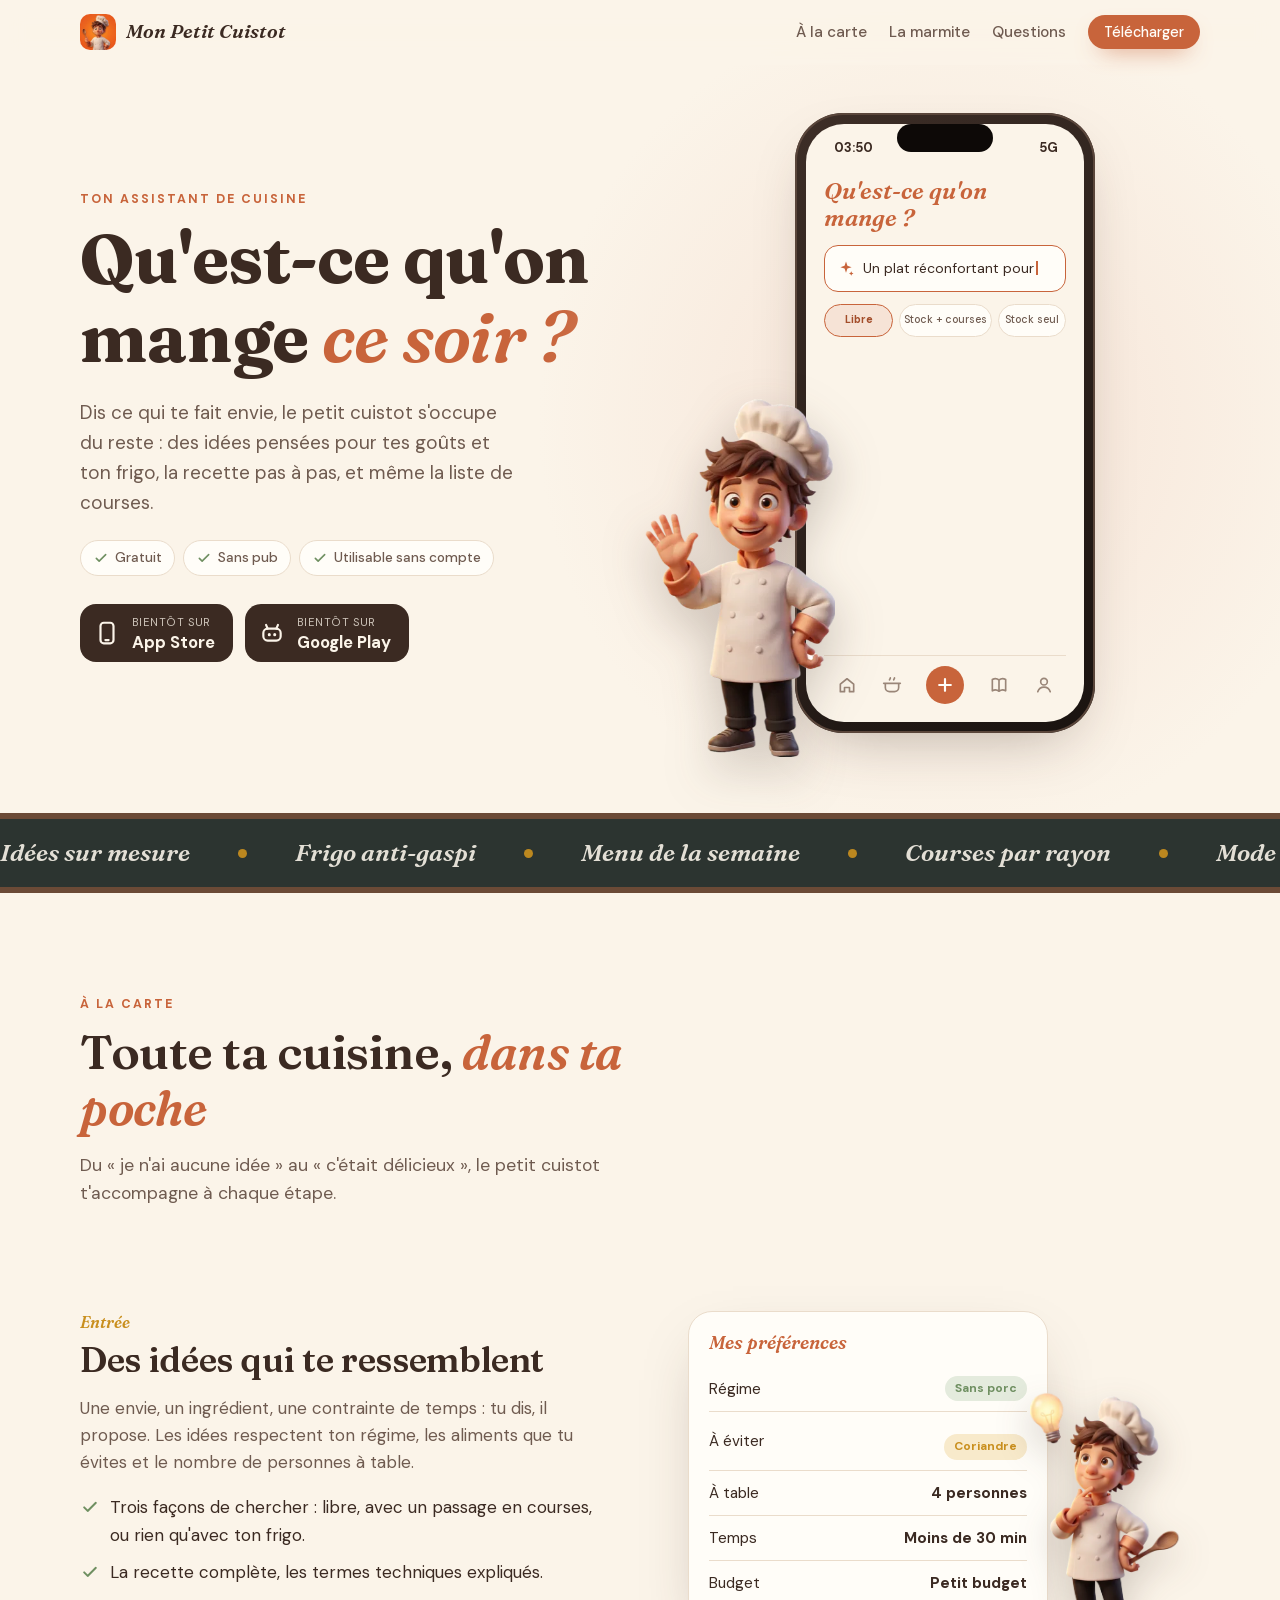
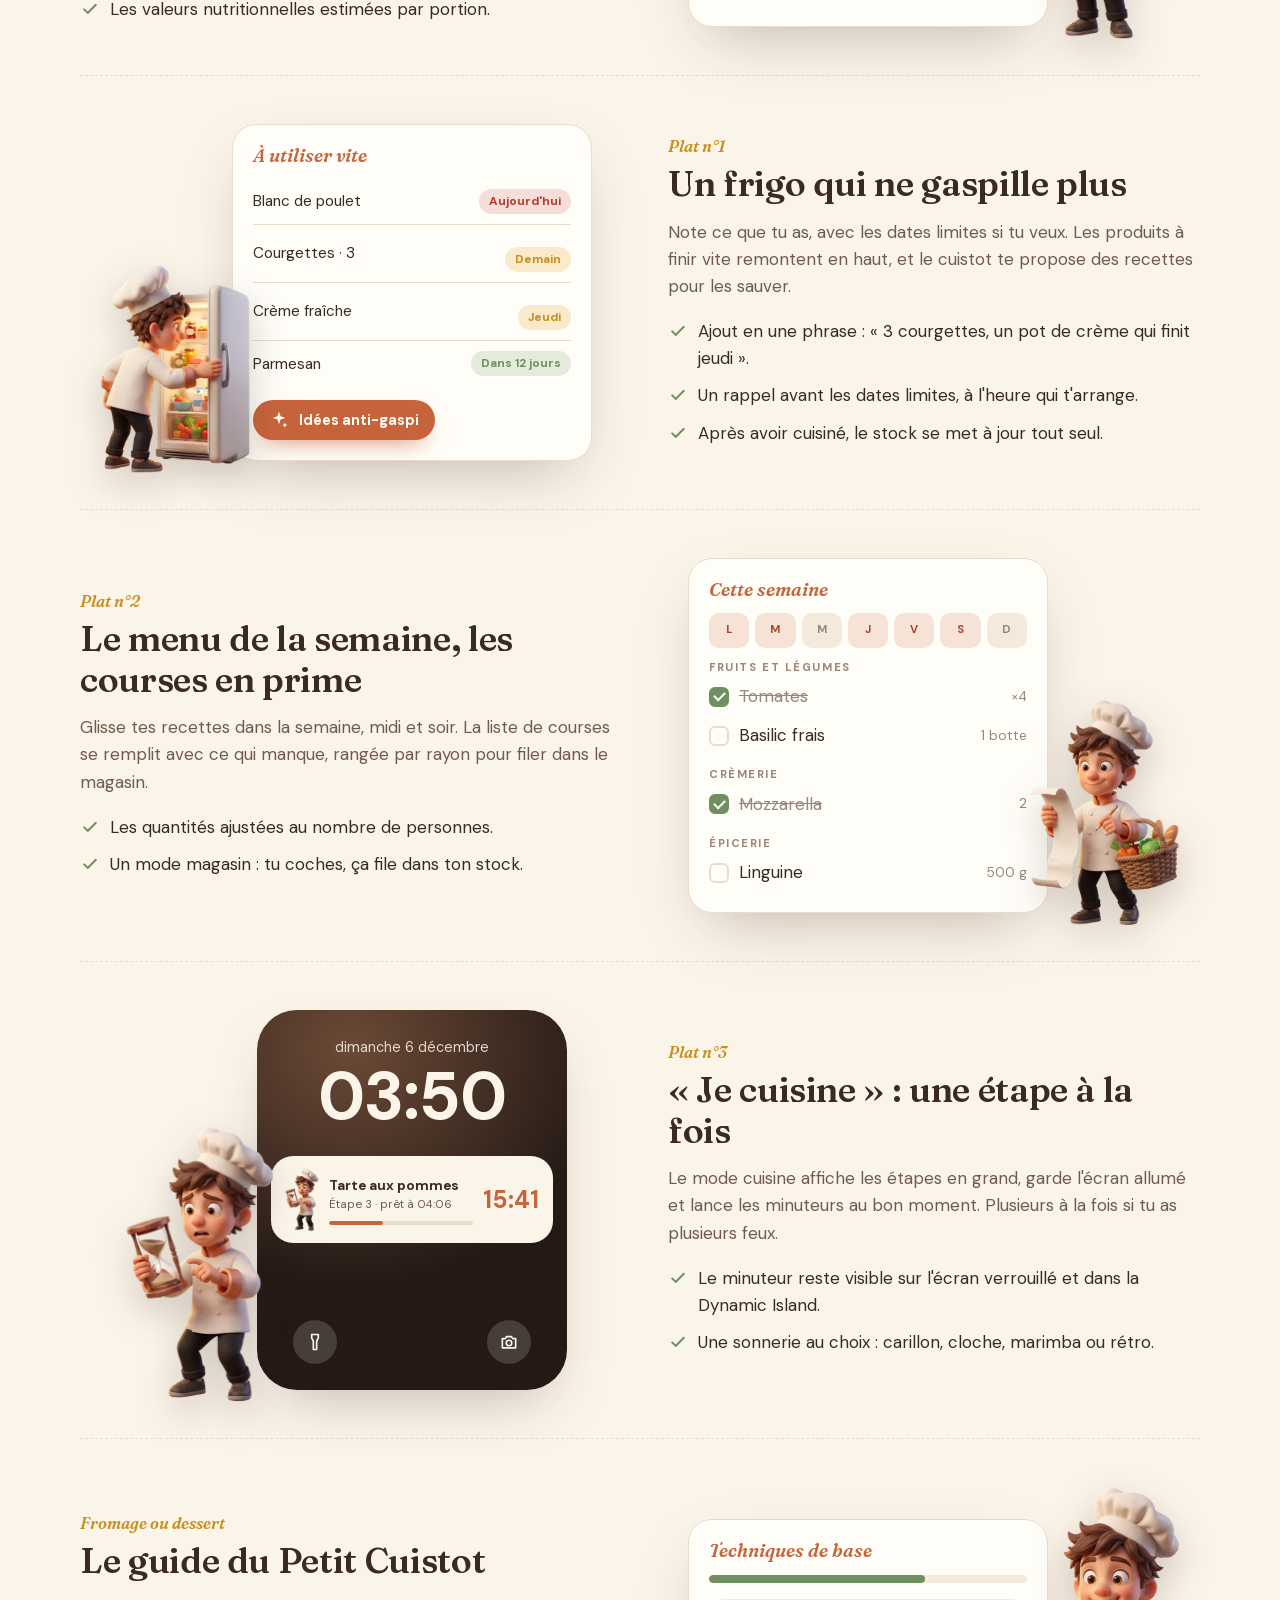
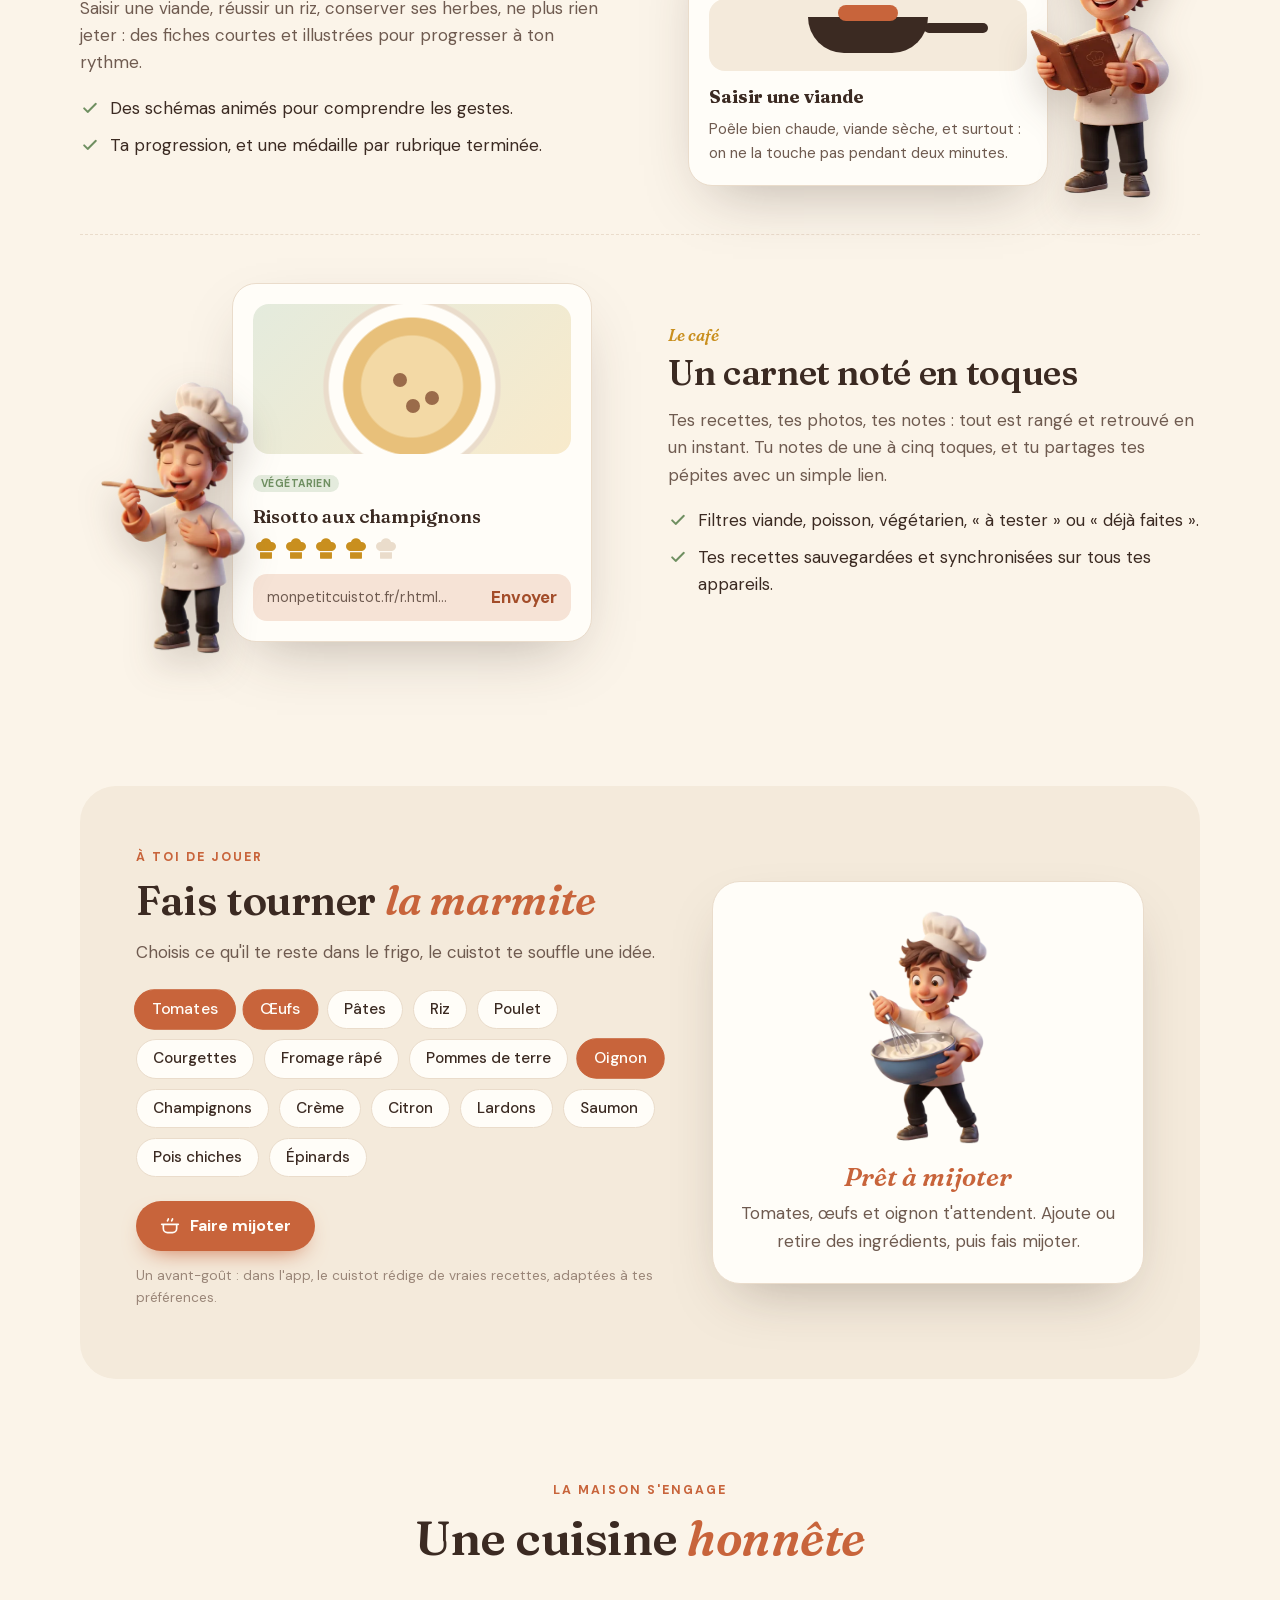
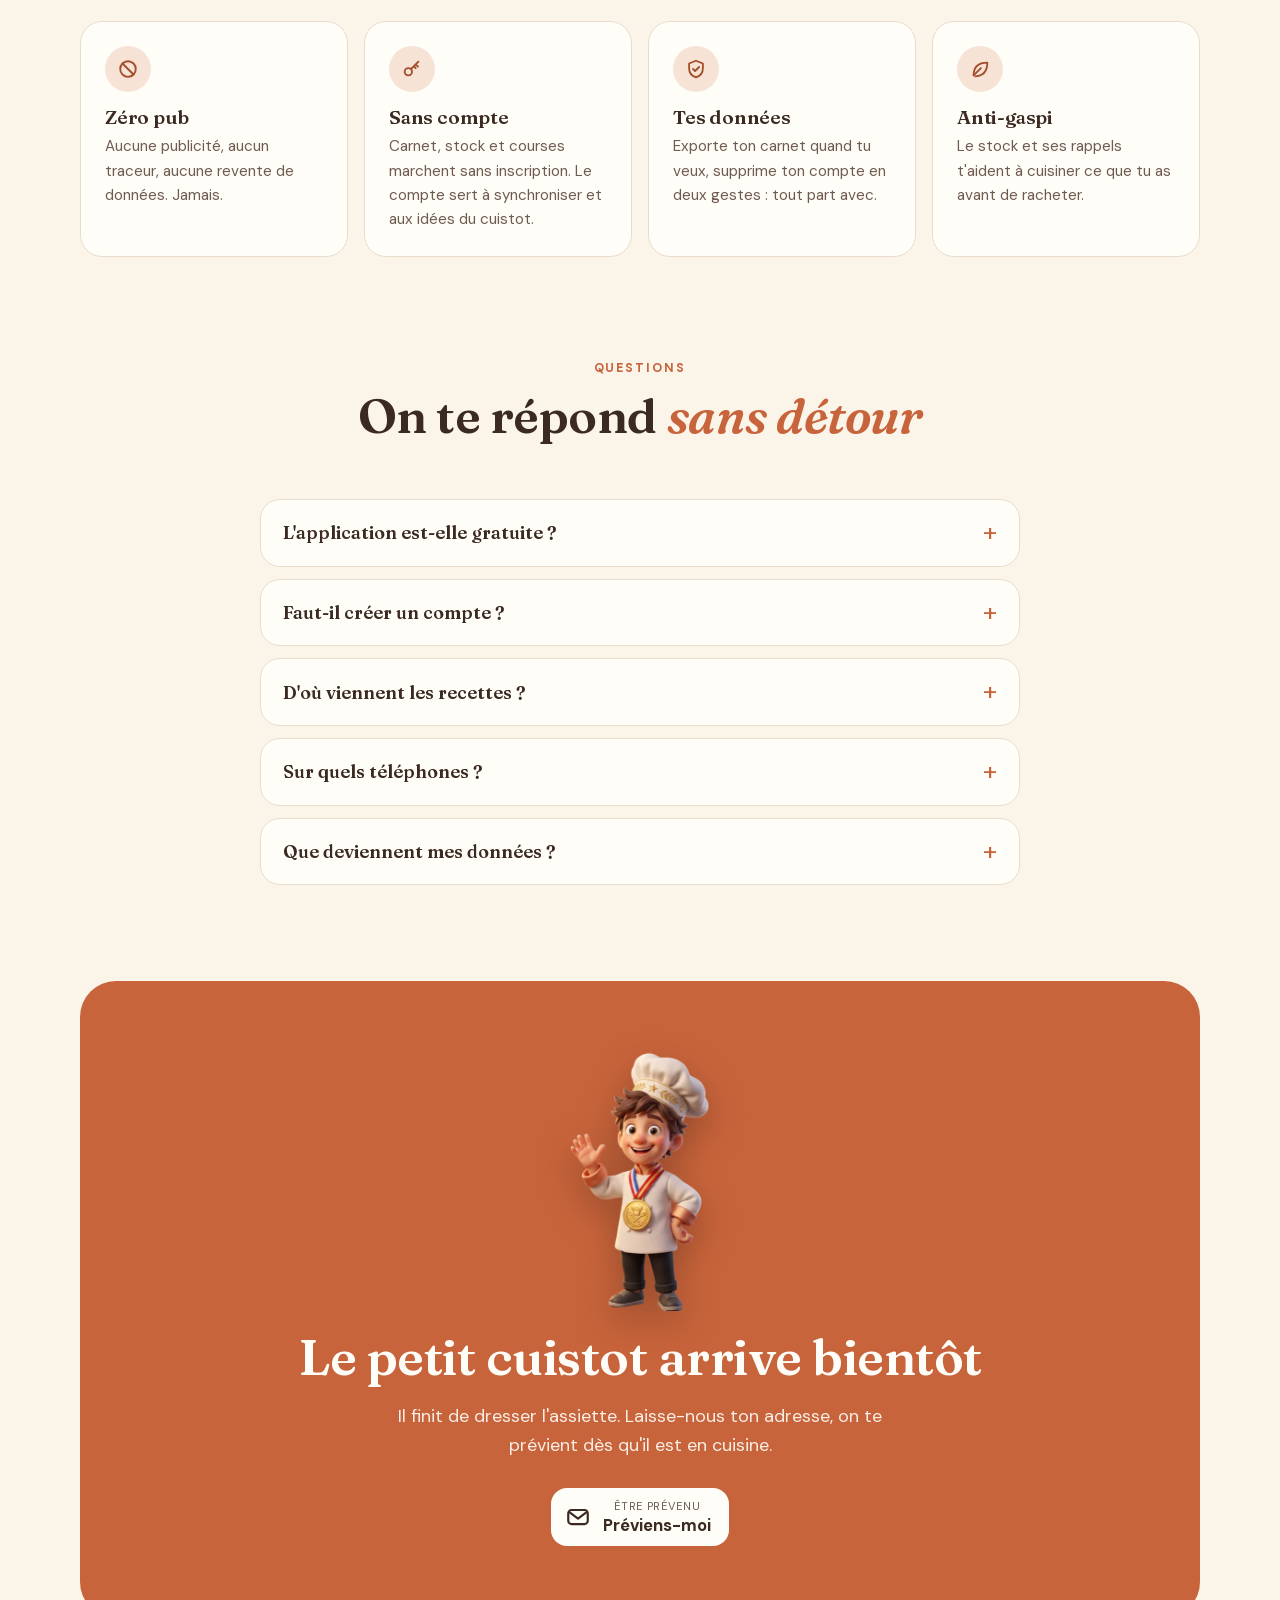
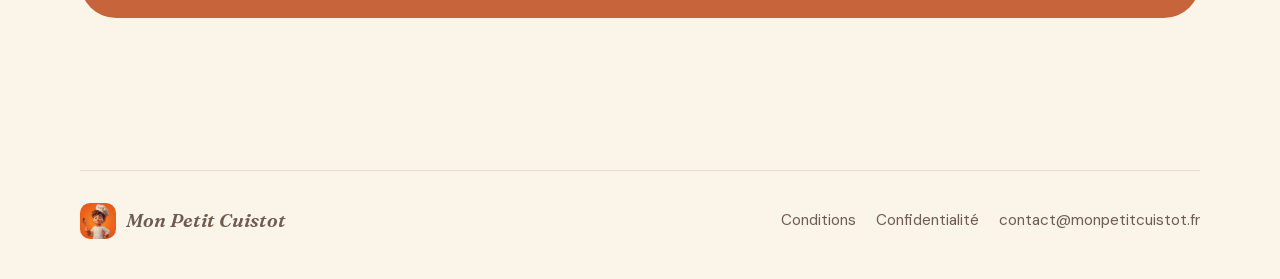
==== commit 51877a73: "Partage par lien avec la recette affichée, conditions d'utilisation, maquette du générateur Co-Autho" ====
--- a/index.html
+++ b/index.html
@@ -106,7 +106,7 @@
             <div class="barre-etat"><span id="heure-tel">19:42</span><span>5G</span></div>
             <div class="app-titre">Qu'est-ce qu'on mange&nbsp;?</div>
             <div class="champ"><svg><use href="#i-etincelle"/></svg><span class="frappe" id="envie"></span></div>
-            <div class="modes" id="modes"><span class="actif">Libre</span><span>Avec courses</span><span>Frigo seul</span></div>
+            <div class="modes" id="modes"><span class="actif">Libre</span><span>Stock + courses</span><span>Stock seul</span></div>
             <div class="reflexion" id="reflexion"><span><i></i><i></i><i></i></span>Le cuistot réfléchit…</div>
             <div class="idees" id="idees"></div>
             <div class="barre-onglets">
@@ -268,7 +268,7 @@
         <div class="texte-plat">
           <span class="numero">Le café</span>
           <h3>Un carnet noté en toques</h3>
-          <p>Tes recettes, tes photos, tes notes&nbsp;: tout est rangé et retrouvé en un instant. Tu notes de une à cinq toques, et tu partages tes pépites avec un simple code.</p>
+          <p>Tes recettes, tes photos, tes notes&nbsp;: tout est rangé et retrouvé en un instant. Tu notes de une à cinq toques, et tu partages tes pépites avec un simple lien.</p>
           <ul>
             <li><svg><use href="#i-coche"/></svg>Filtres viande, poisson, végétarien, « à tester » ou « déjà faites ».</li>
             <li><svg><use href="#i-coche"/></svg>Tes recettes sauvegardées et synchronisées sur tous tes appareils.</li>
@@ -283,7 +283,7 @@
             <div class="toques" aria-label="Noté 4 toques sur 5" role="img">
               <svg><use href="#i-toque"/></svg><svg><use href="#i-toque"/></svg><svg><use href="#i-toque"/></svg><svg><use href="#i-toque"/></svg><svg class="vide"><use href="#i-toque"/></svg>
             </div>
-            <div class="code-partage"><span>Code de partage</span><b>K7QF-M2XP</b></div>
+            <div class="code-partage"><span>monpetitcuistot.fr/r.html…</span><b>Envoyer</b></div>
           </div>
         </div>
       </article>
@@ -363,6 +363,7 @@
   <div class="conteneur">
     <a class="marque" href="#haut"><img src="img/icone.webp" alt="" width="36" height="36" loading="lazy">Mon Petit Cuistot</a>
     <nav aria-label="Liens utiles">
+      <a href="conditions.html">Conditions</a>
       <a href="confidentialite.html">Confidentialité</a>
       <a href="mailto:contact@monpetitcuistot.fr">contact@monpetitcuistot.fr</a>
     </nav>
--- a/style.css
+++ b/style.css
@@ -335,7 +335,8 @@
 .toques svg { width: 26px; height: 26px; }
 .toques svg.vide { color: var(--bordure); }
 .code-partage { margin-top: 12px; display: flex; align-items: center; justify-content: space-between; gap: 10px; background: var(--cuivre-clair); border-radius: 14px; padding: 10px 14px; }
-.code-partage b { font: 700 1.1rem/1 ui-monospace, Menlo, monospace; letter-spacing: 0.18em; color: var(--cuivre-fonce); }
+.code-partage span { color: var(--secondaire); font-size: 0.9rem; overflow: hidden; text-overflow: ellipsis; white-space: nowrap; }
+.code-partage b { font-weight: 700; color: var(--cuivre-fonce); }
 
 /* ------------------------------------------------------------ Marmite (démo) */
 .marmite { background: var(--surface); border-radius: 36px; padding: 56px; display: grid; grid-template-columns: 1.1fr 0.9fr; gap: 48px; align-items: center; }
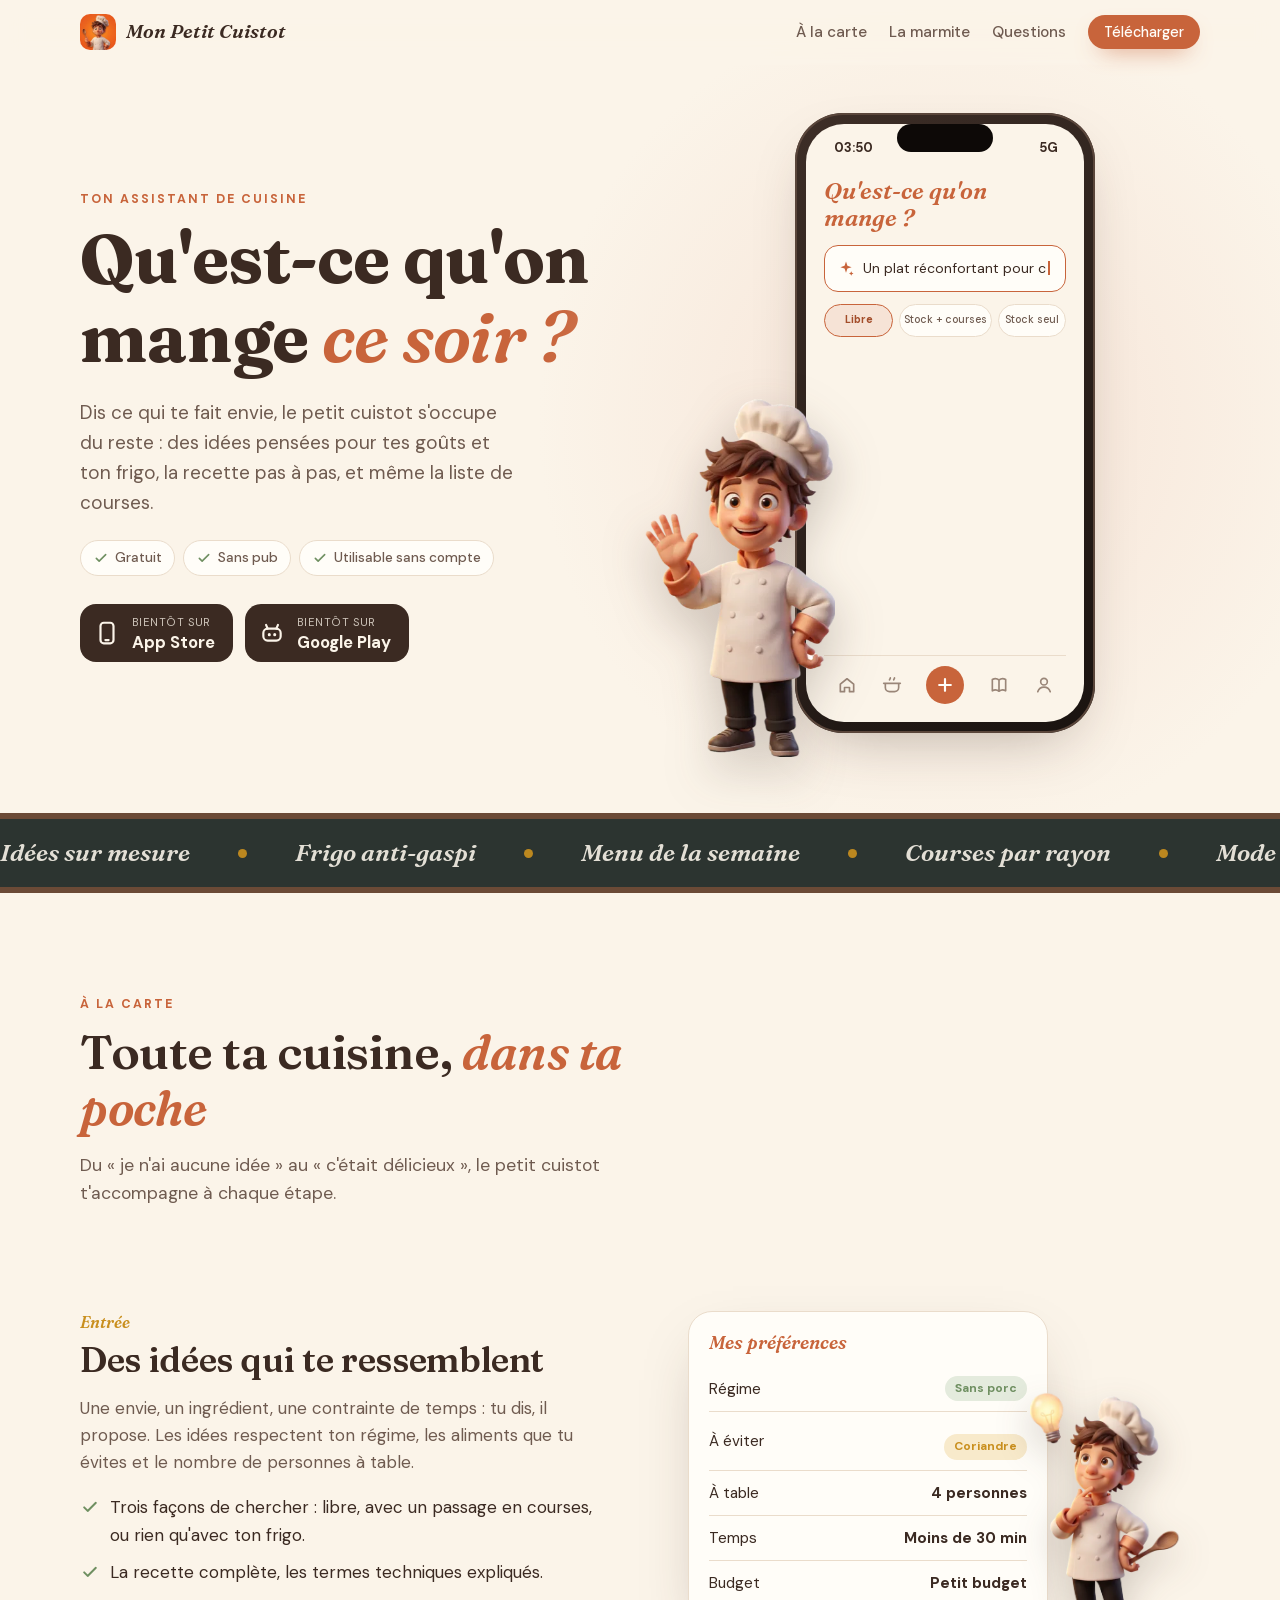
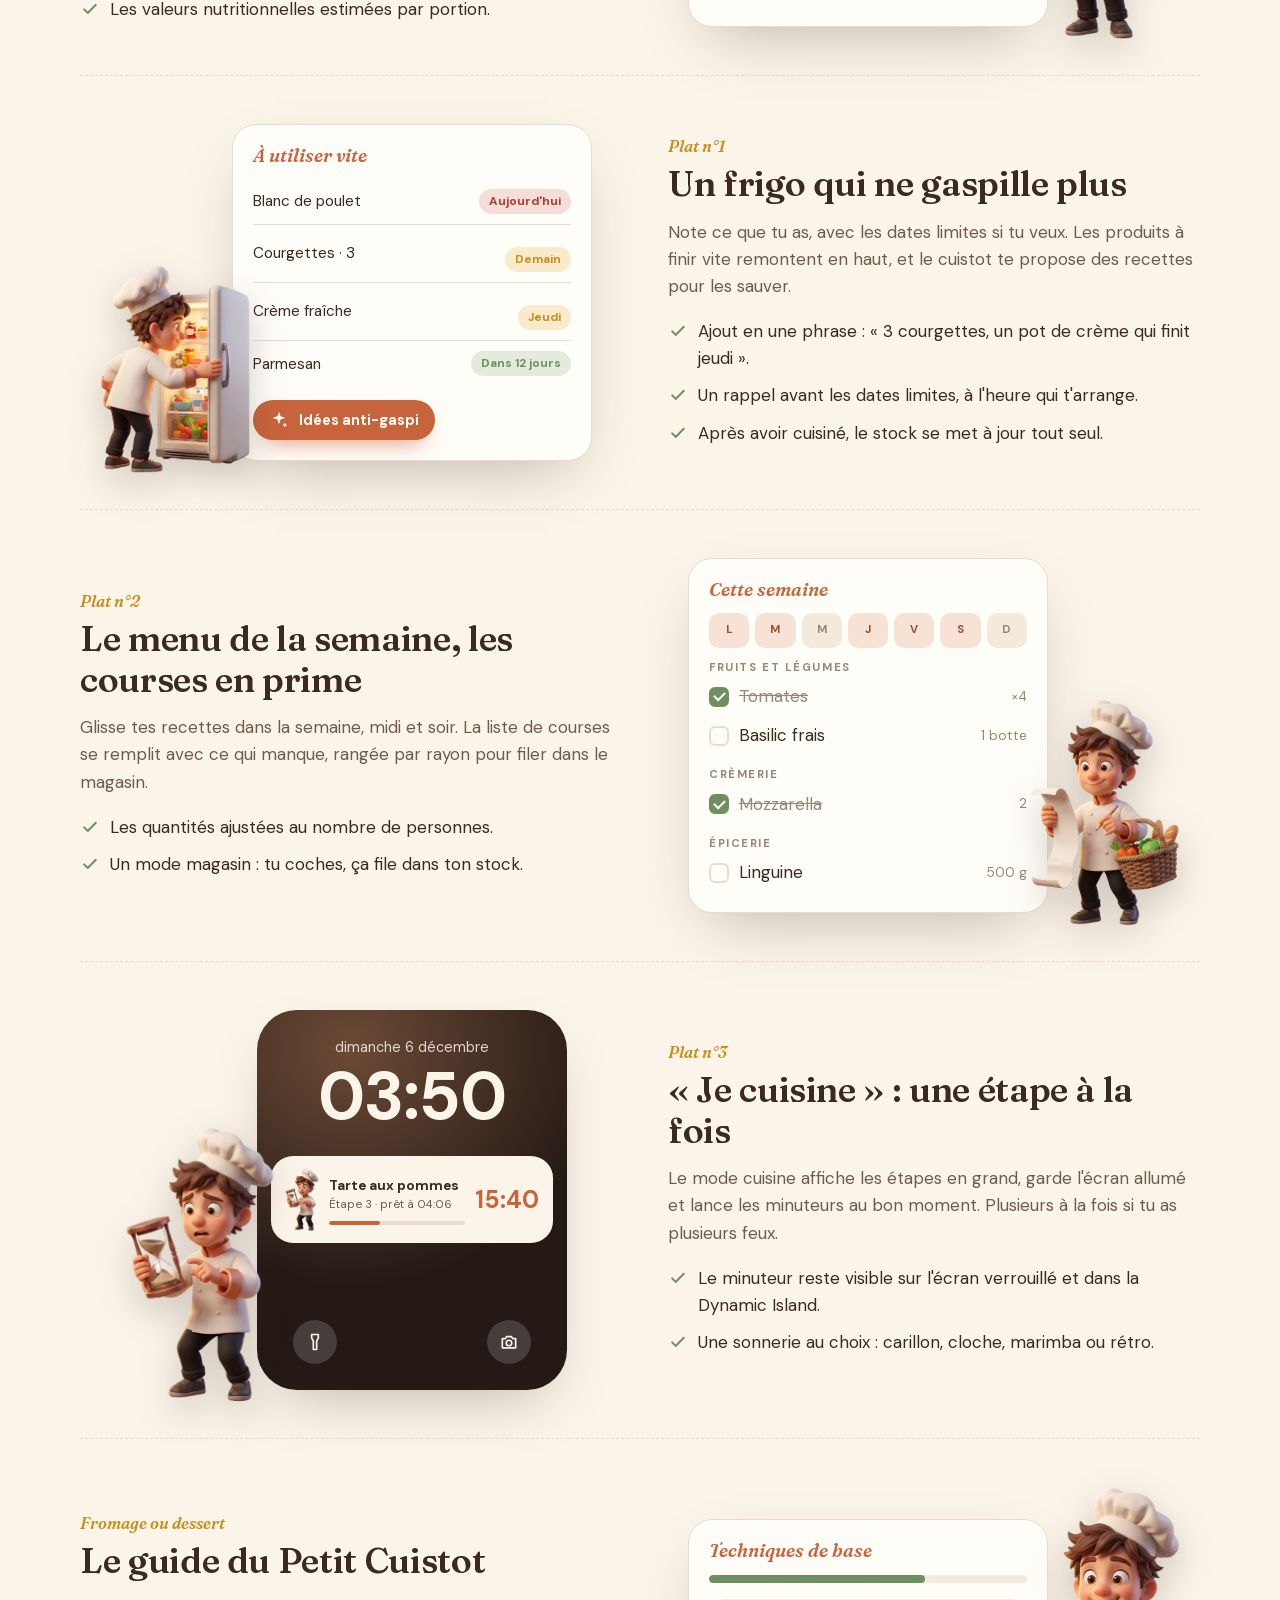
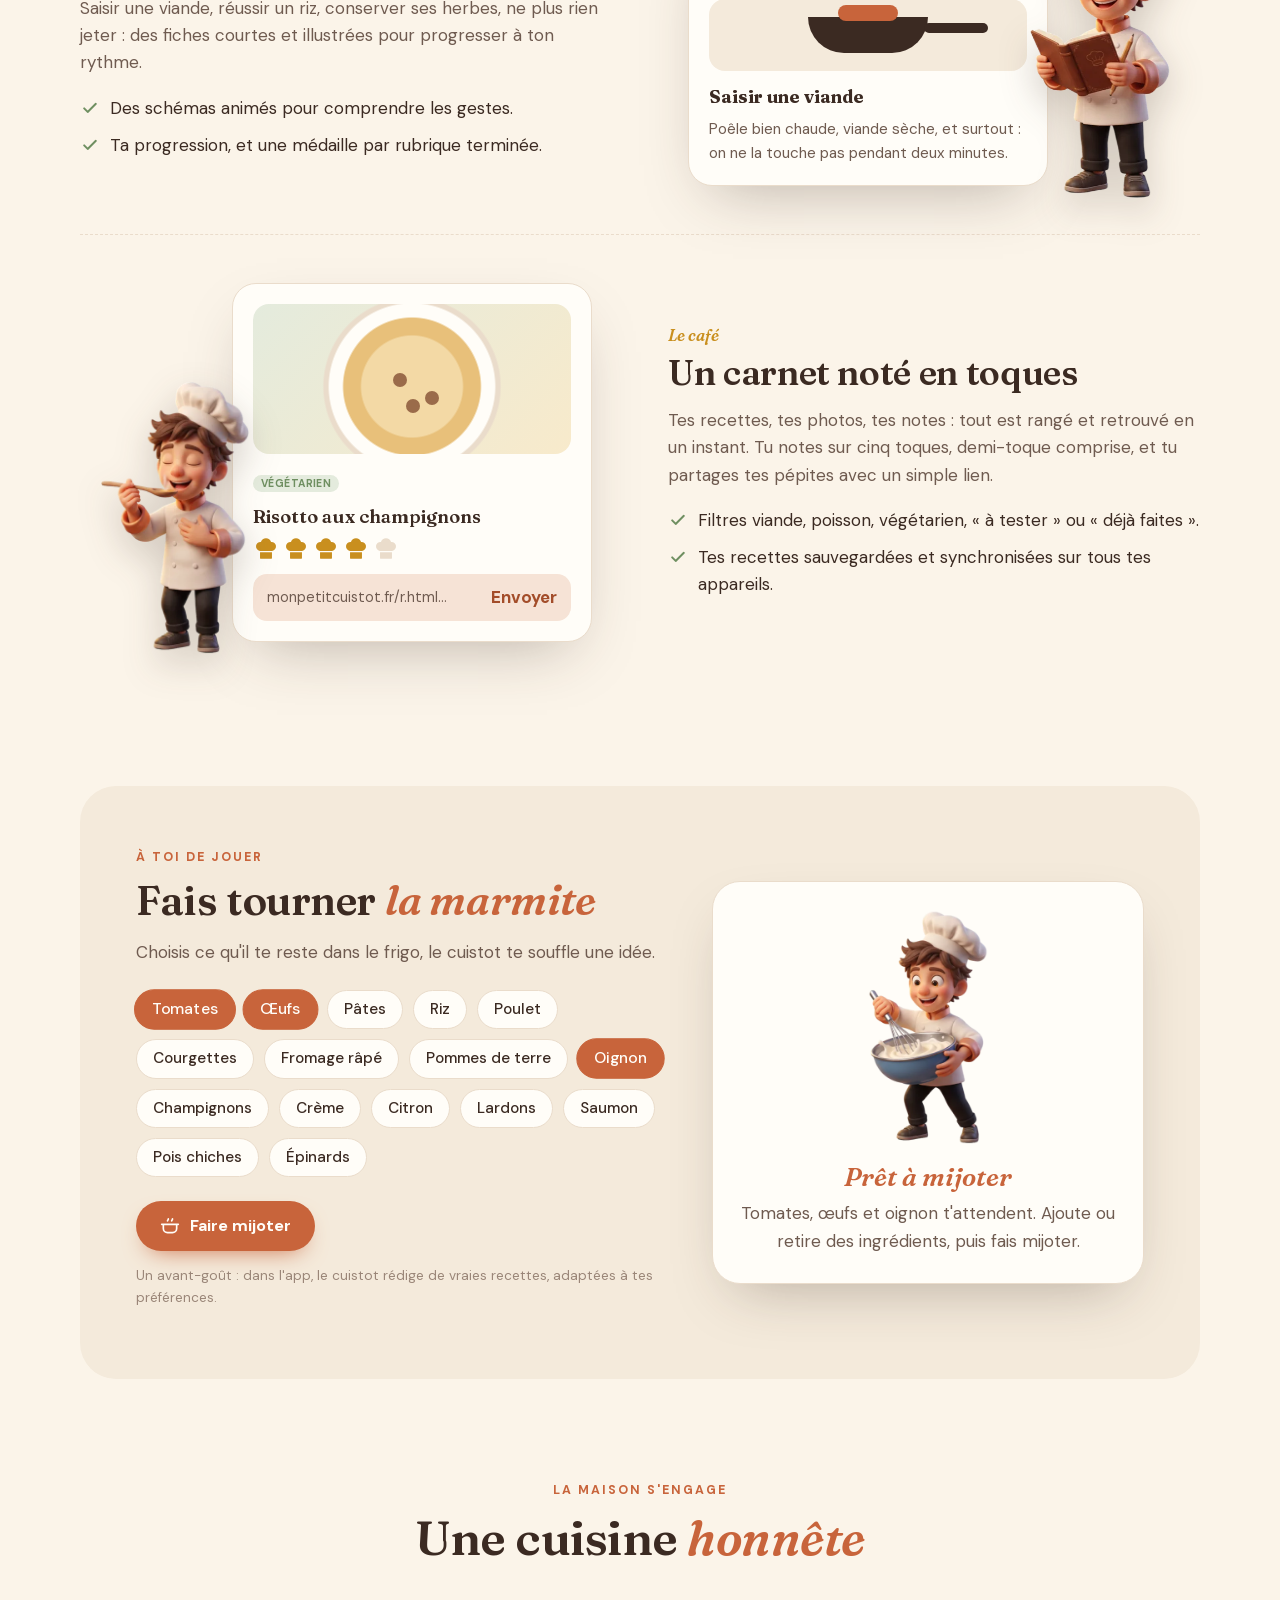
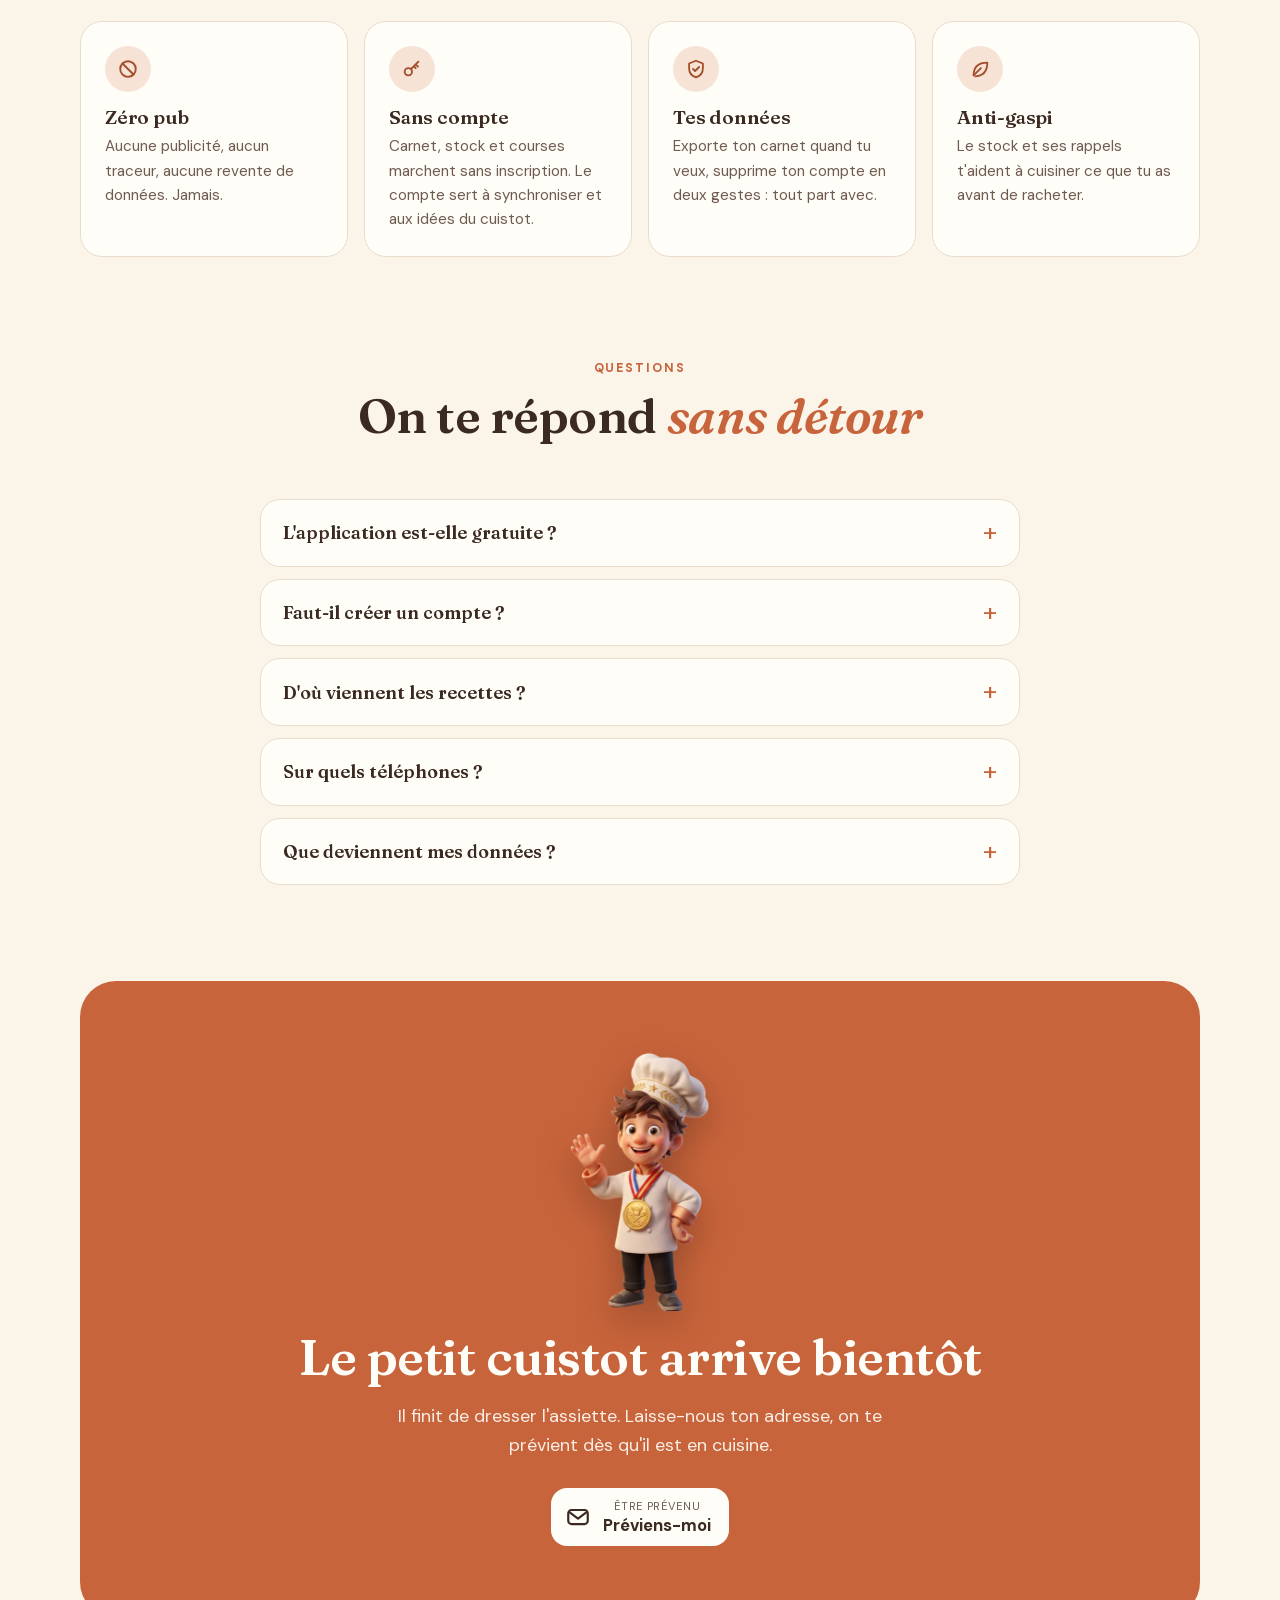
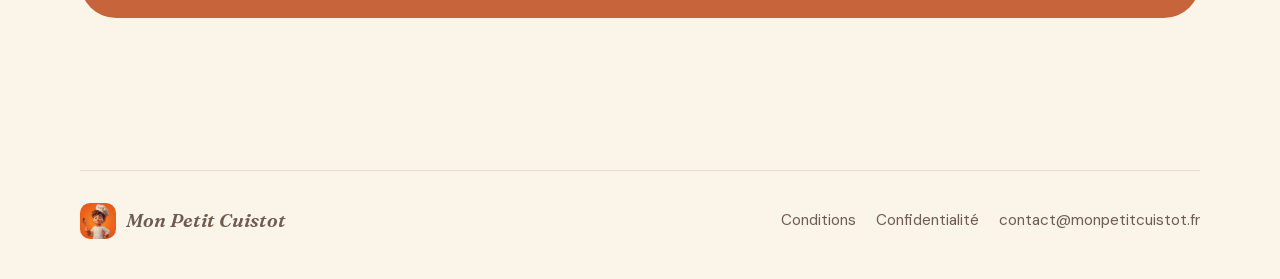
==== commit 2c76aef4: "Notes par demi-toque Co-Authored-By: Claude Opus 5.5 <noreply@anthropic.com>" ====
--- a/index.html
+++ b/index.html
@@ -268,7 +268,7 @@
         <div class="texte-plat">
           <span class="numero">Le café</span>
           <h3>Un carnet noté en toques</h3>
-          <p>Tes recettes, tes photos, tes notes&nbsp;: tout est rangé et retrouvé en un instant. Tu notes de une à cinq toques, et tu partages tes pépites avec un simple lien.</p>
+          <p>Tes recettes, tes photos, tes notes&nbsp;: tout est rangé et retrouvé en un instant. Tu notes sur cinq toques, demi-toque comprise, et tu partages tes pépites avec un simple lien.</p>
           <ul>
             <li><svg><use href="#i-coche"/></svg>Filtres viande, poisson, végétarien, « à tester » ou « déjà faites ».</li>
             <li><svg><use href="#i-coche"/></svg>Tes recettes sauvegardées et synchronisées sur tous tes appareils.</li>
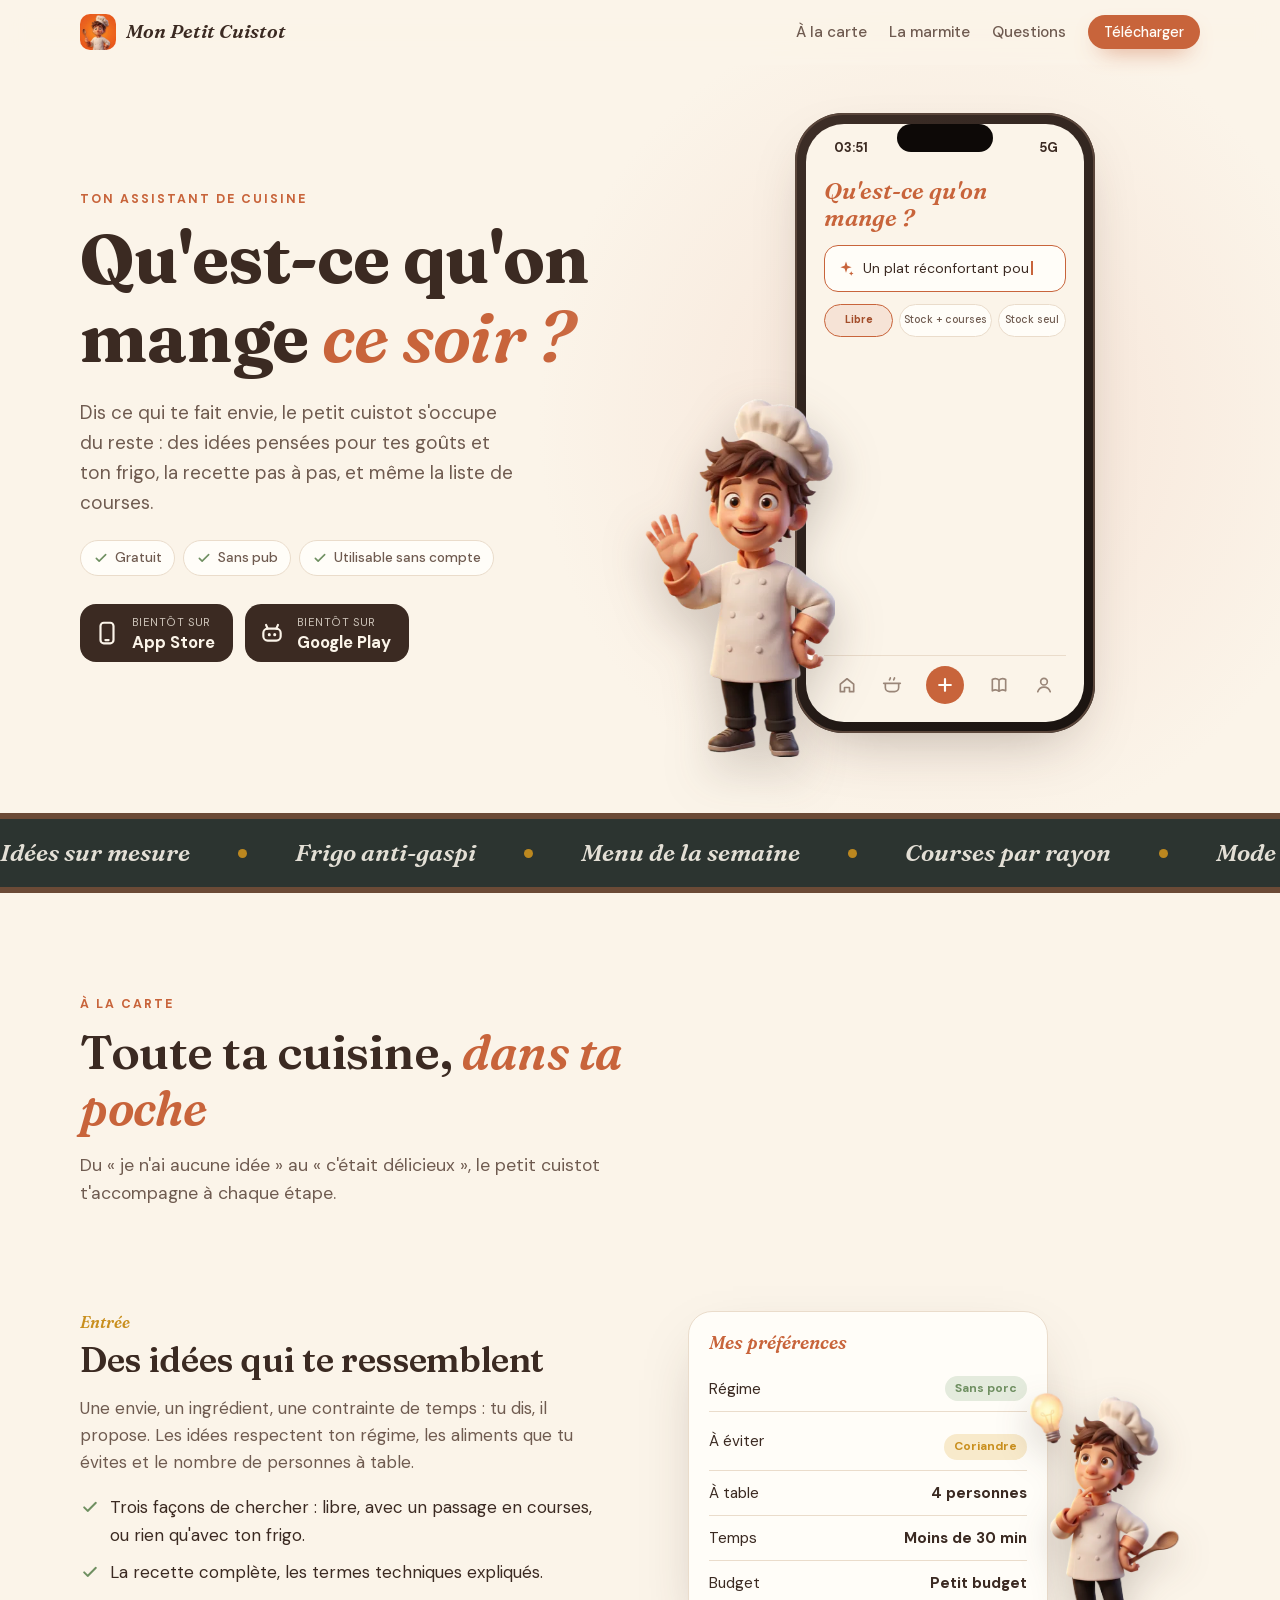
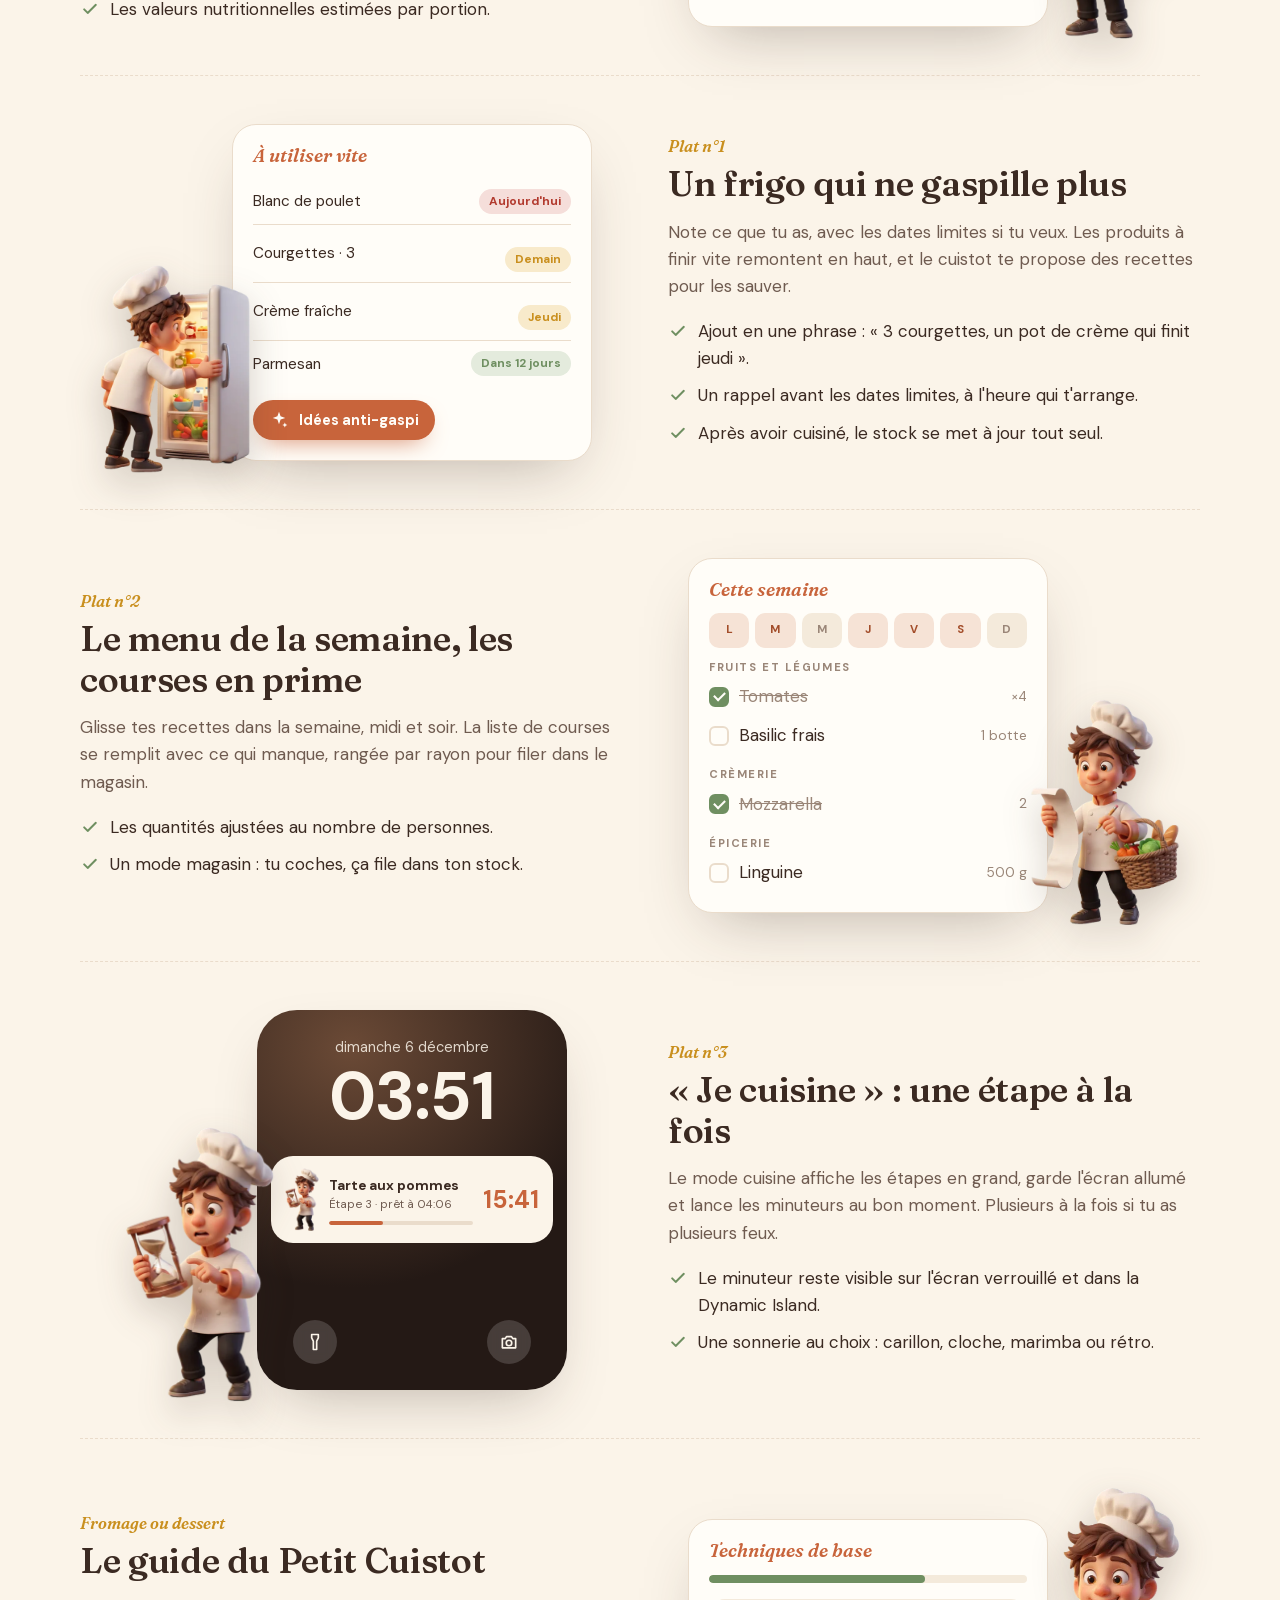
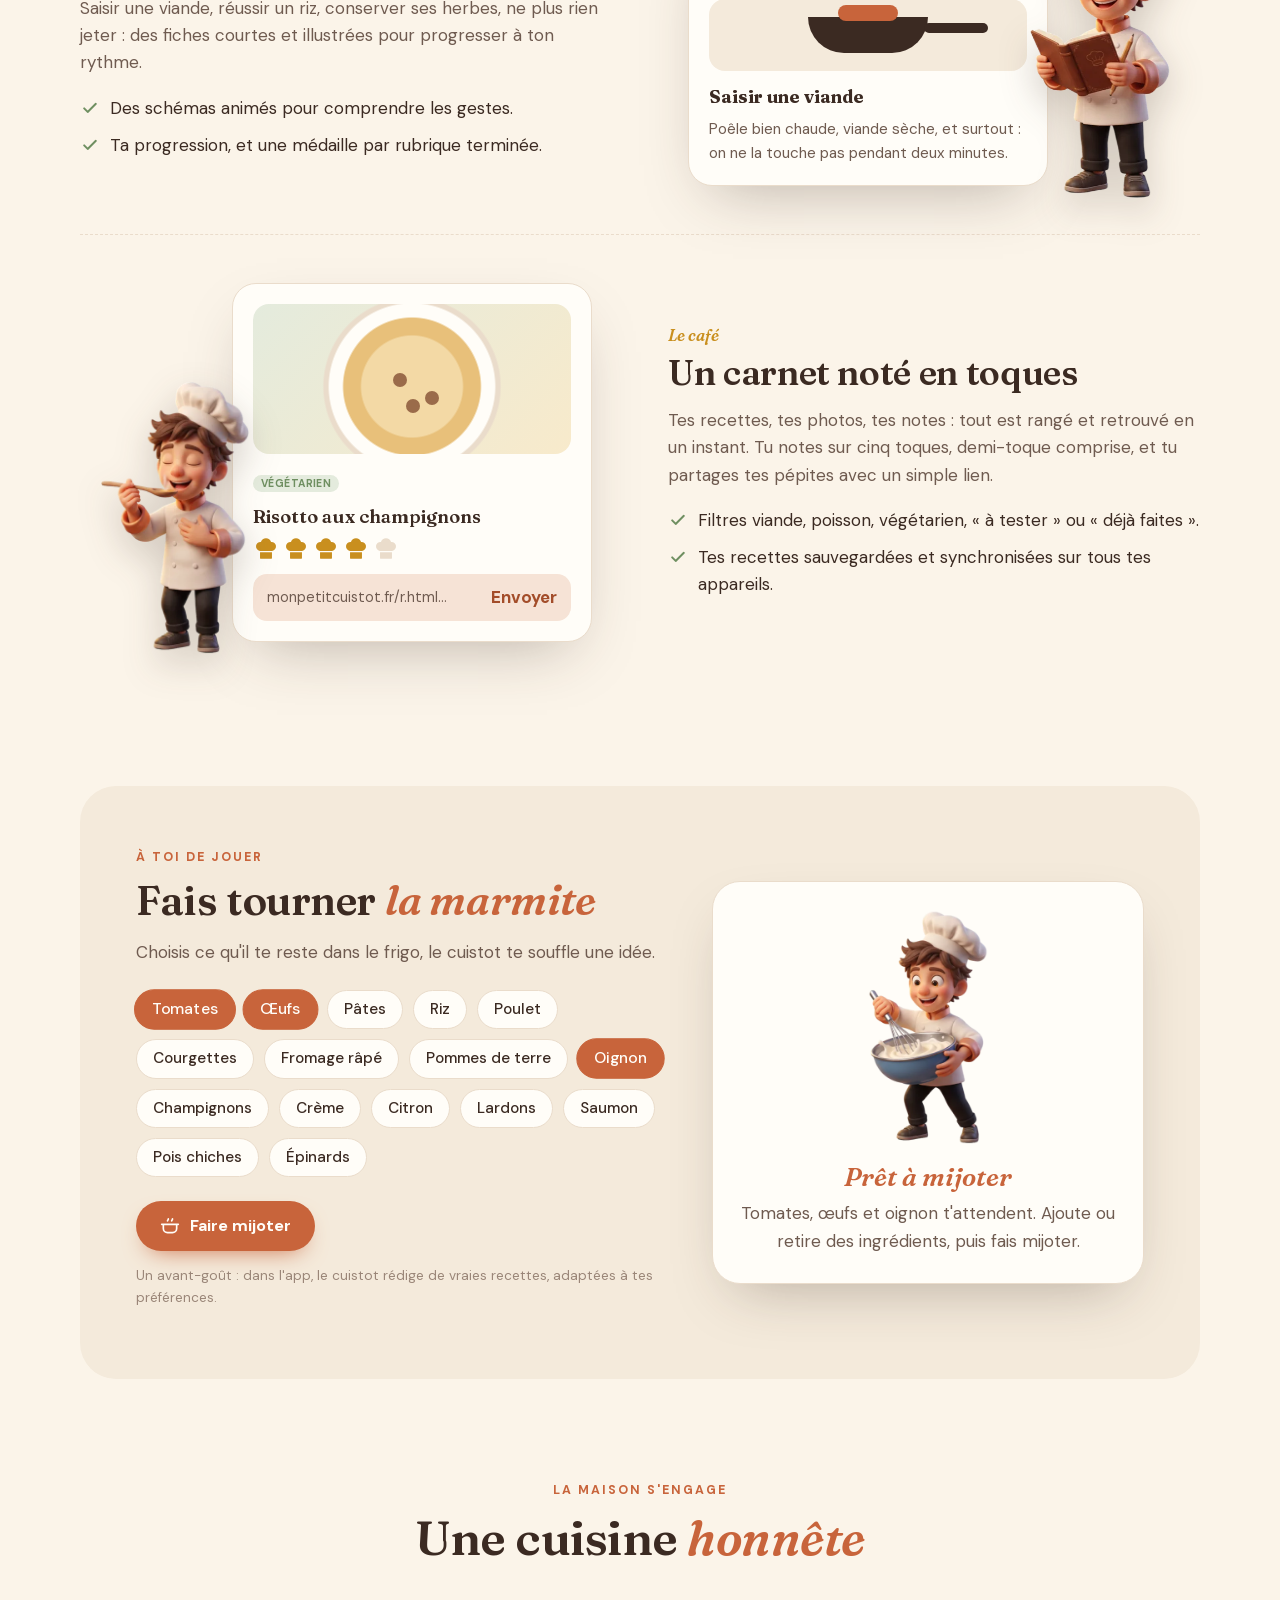
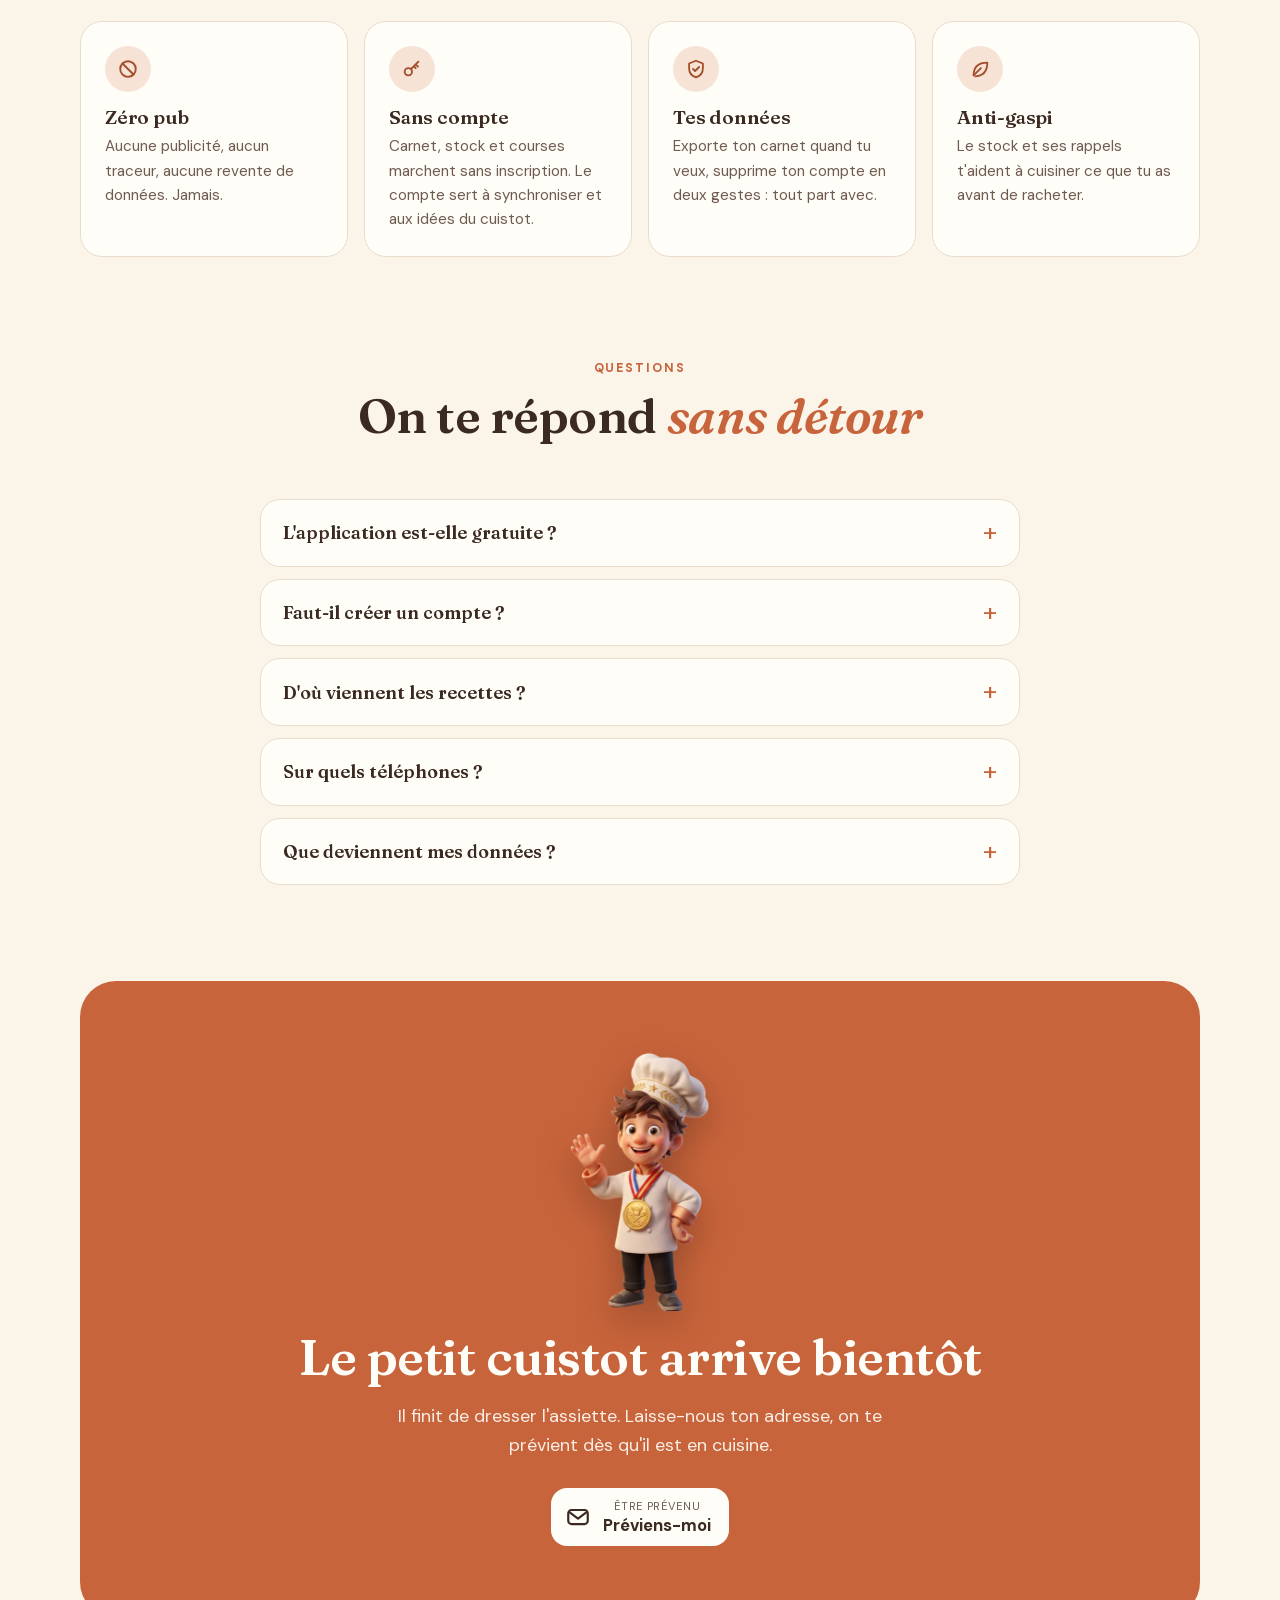
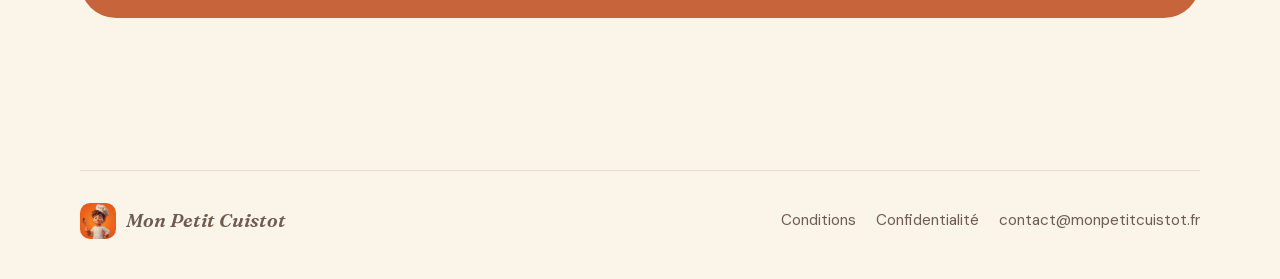
==== commit 5a08b83d: "FAQ et conditions : quota mensuel du cuistot, offre Premium à venir Co-Authored-By: Claude Opus 5.5 " ====
--- a/index.html
+++ b/index.html
@@ -335,7 +335,7 @@
         <h2>On te répond <span class="accroche">sans détour</span></h2>
       </div>
       <div class="faq apparait">
-        <details><summary>L'application est-elle gratuite&nbsp;?</summary><p>Oui, entièrement gratuite et sans publicité. Pour éviter les abus, le nombre d'idées demandées au cuistot est limité chaque jour, largement de quoi cuisiner tous les jours.</p></details>
+        <details><summary>L'application est-elle gratuite&nbsp;?</summary><p>Oui, gratuite et sans publicité. Le carnet, le stock, le menu, les courses et le guide sont sans limite. Le cuistot répond à 30&nbsp;demandes par mois, environ une quinzaine de recettes. Une offre Premium, avec beaucoup plus de demandes, arrivera avec la sortie sur les stores.</p></details>
         <details><summary>Faut-il créer un compte&nbsp;?</summary><p>Non. Le carnet, le stock, le menu, les courses et le guide fonctionnent sans compte. Un compte gratuit (e-mail, Google ou Apple) permet de demander des idées au cuistot et de retrouver tes données sur tous tes appareils.</p></details>
         <details><summary>D'où viennent les recettes&nbsp;?</summary><p>Le cuistot les rédige pour toi avec une intelligence artificielle, à partir de tes envies, de tes préférences et de ce que tu as sous la main. Tu peux ensuite les modifier, les annoter et leur poser des questions.</p></details>
         <details><summary>Sur quels téléphones&nbsp;?</summary><p>iPhone et Android. L'application arrive bientôt sur l'App Store et Google Play.</p></details>
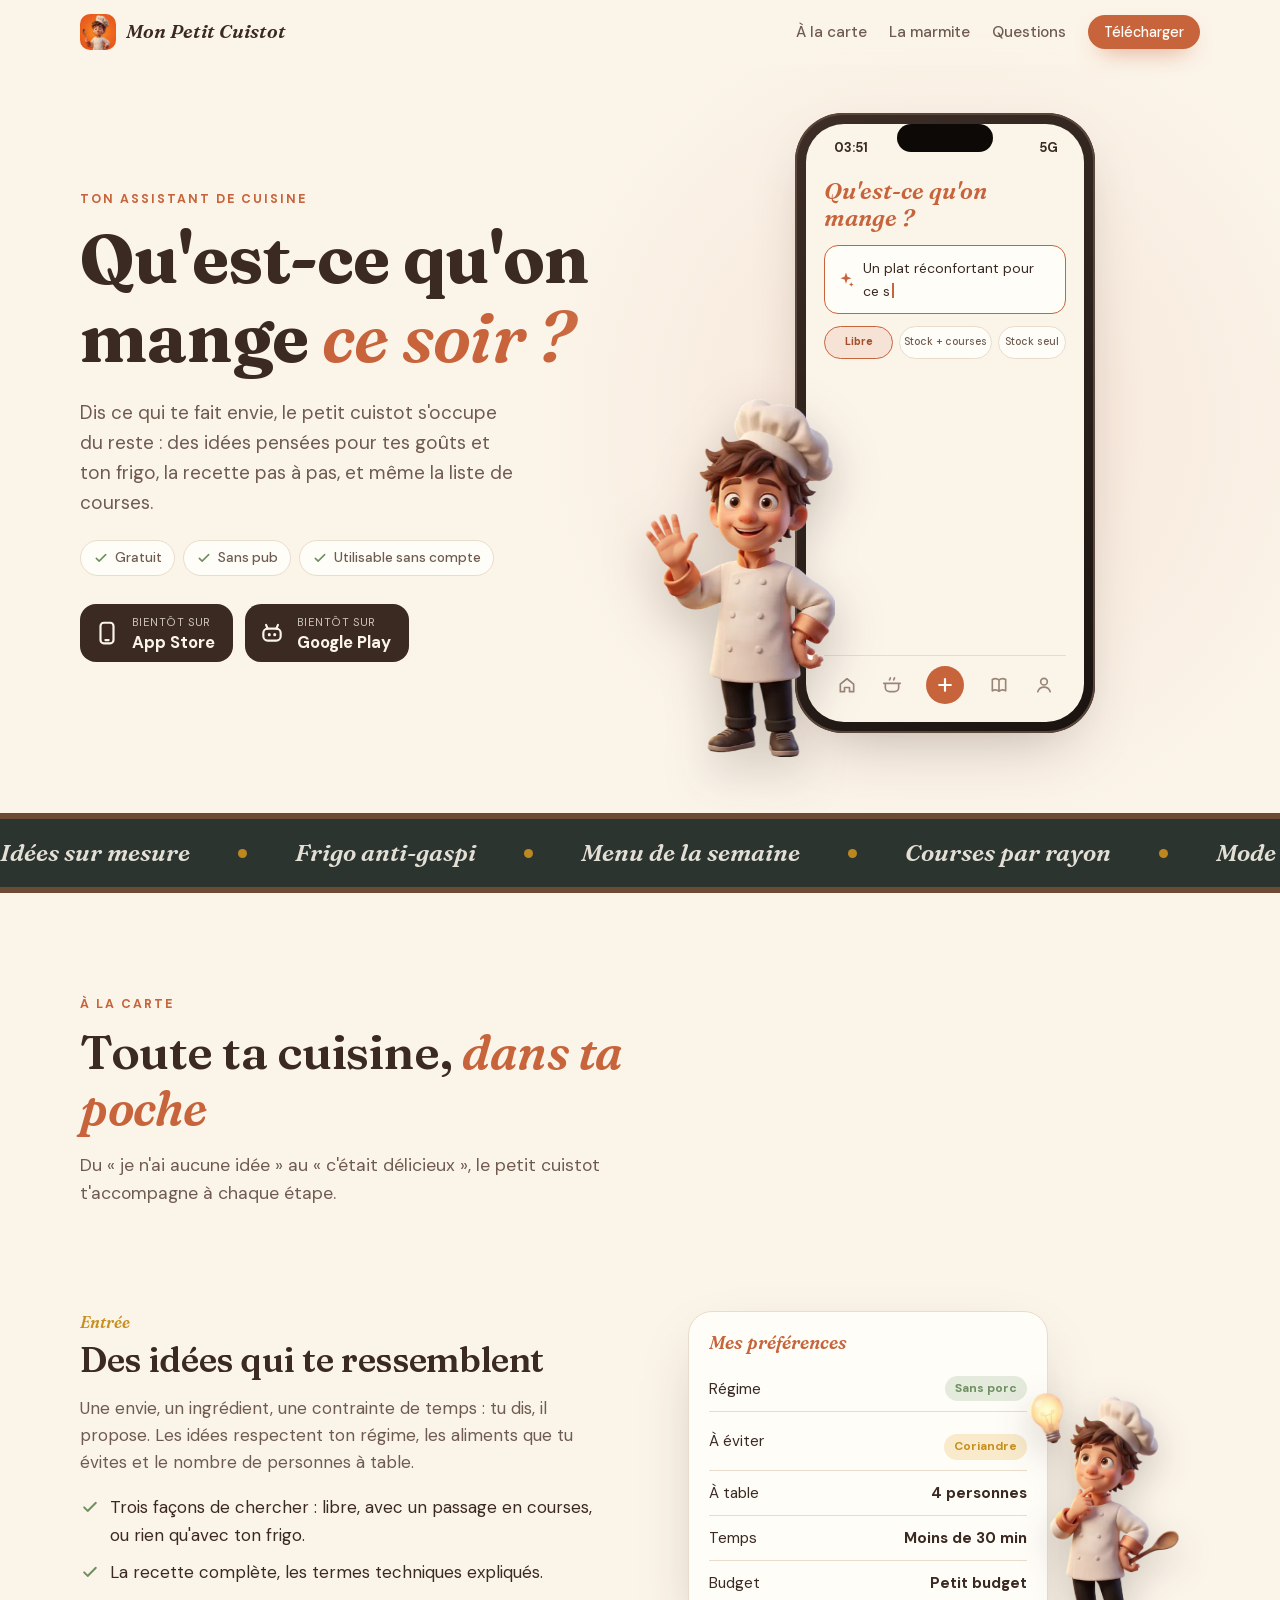
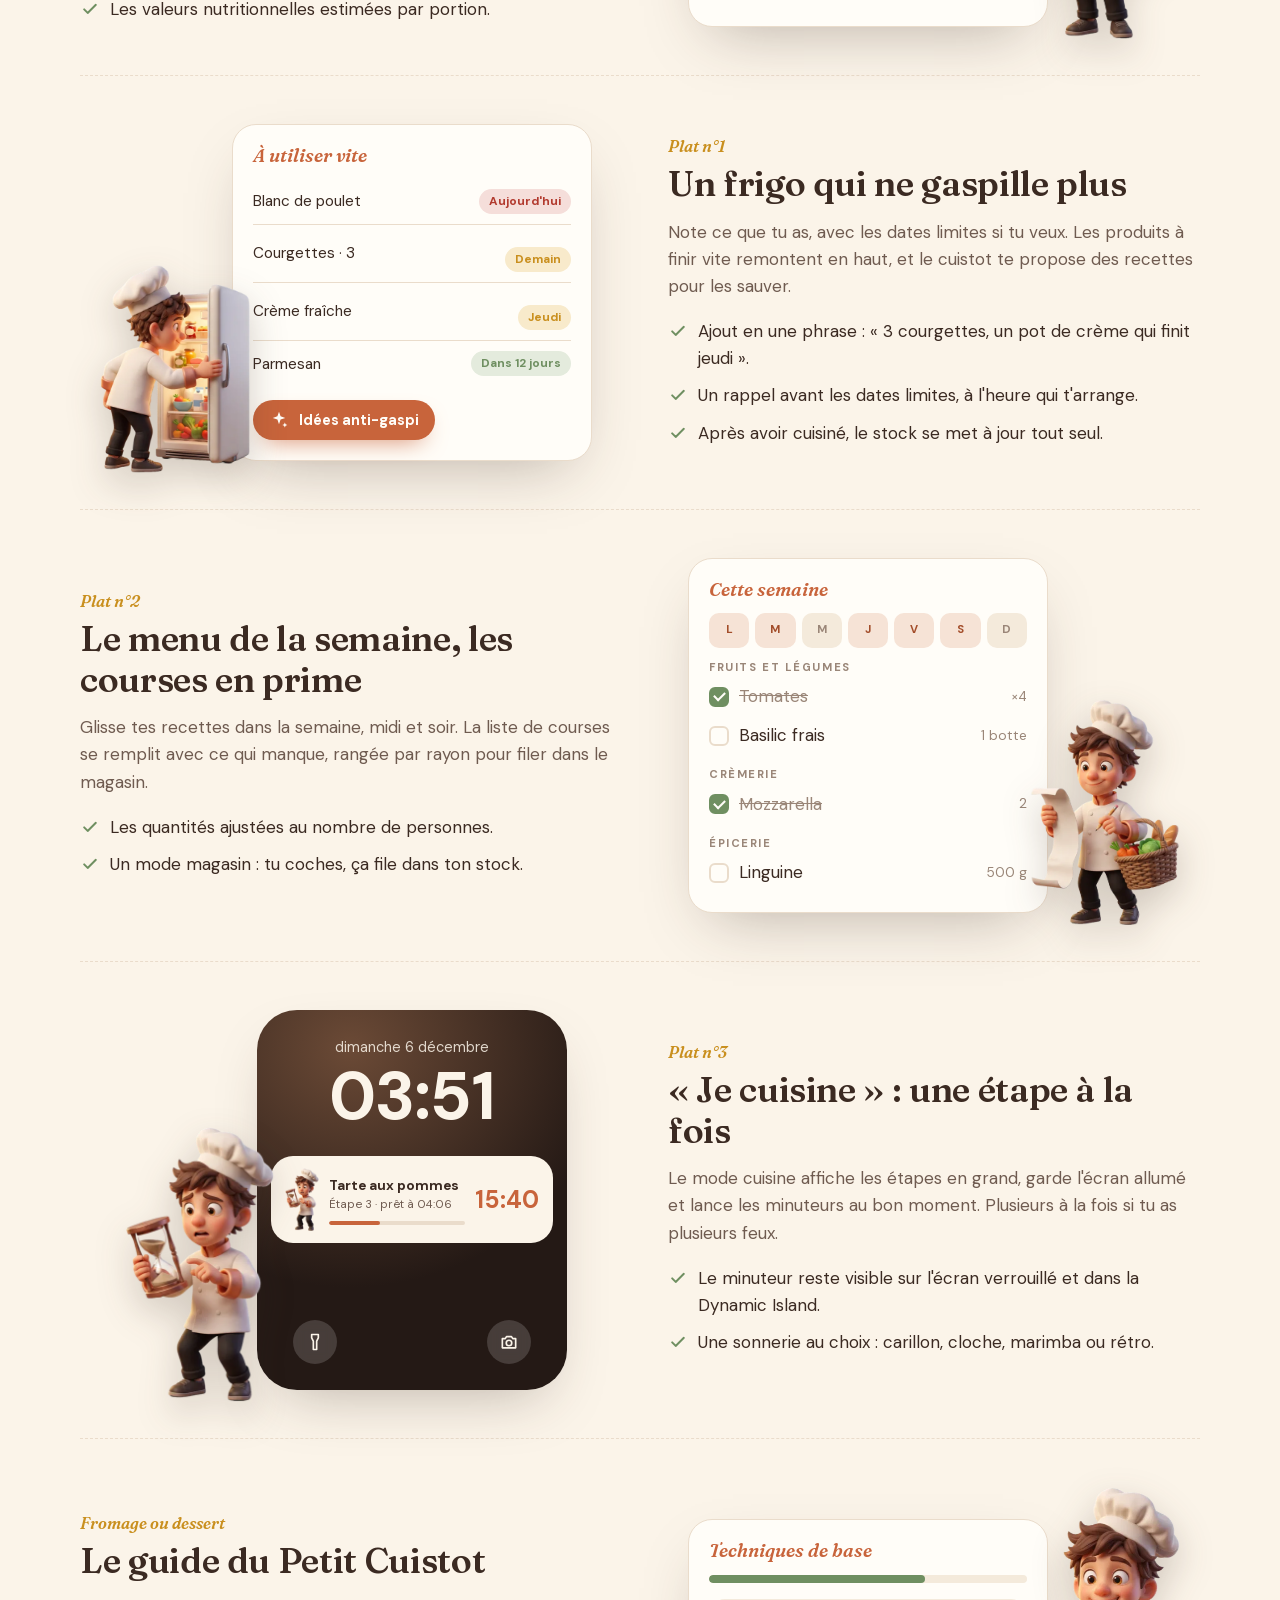
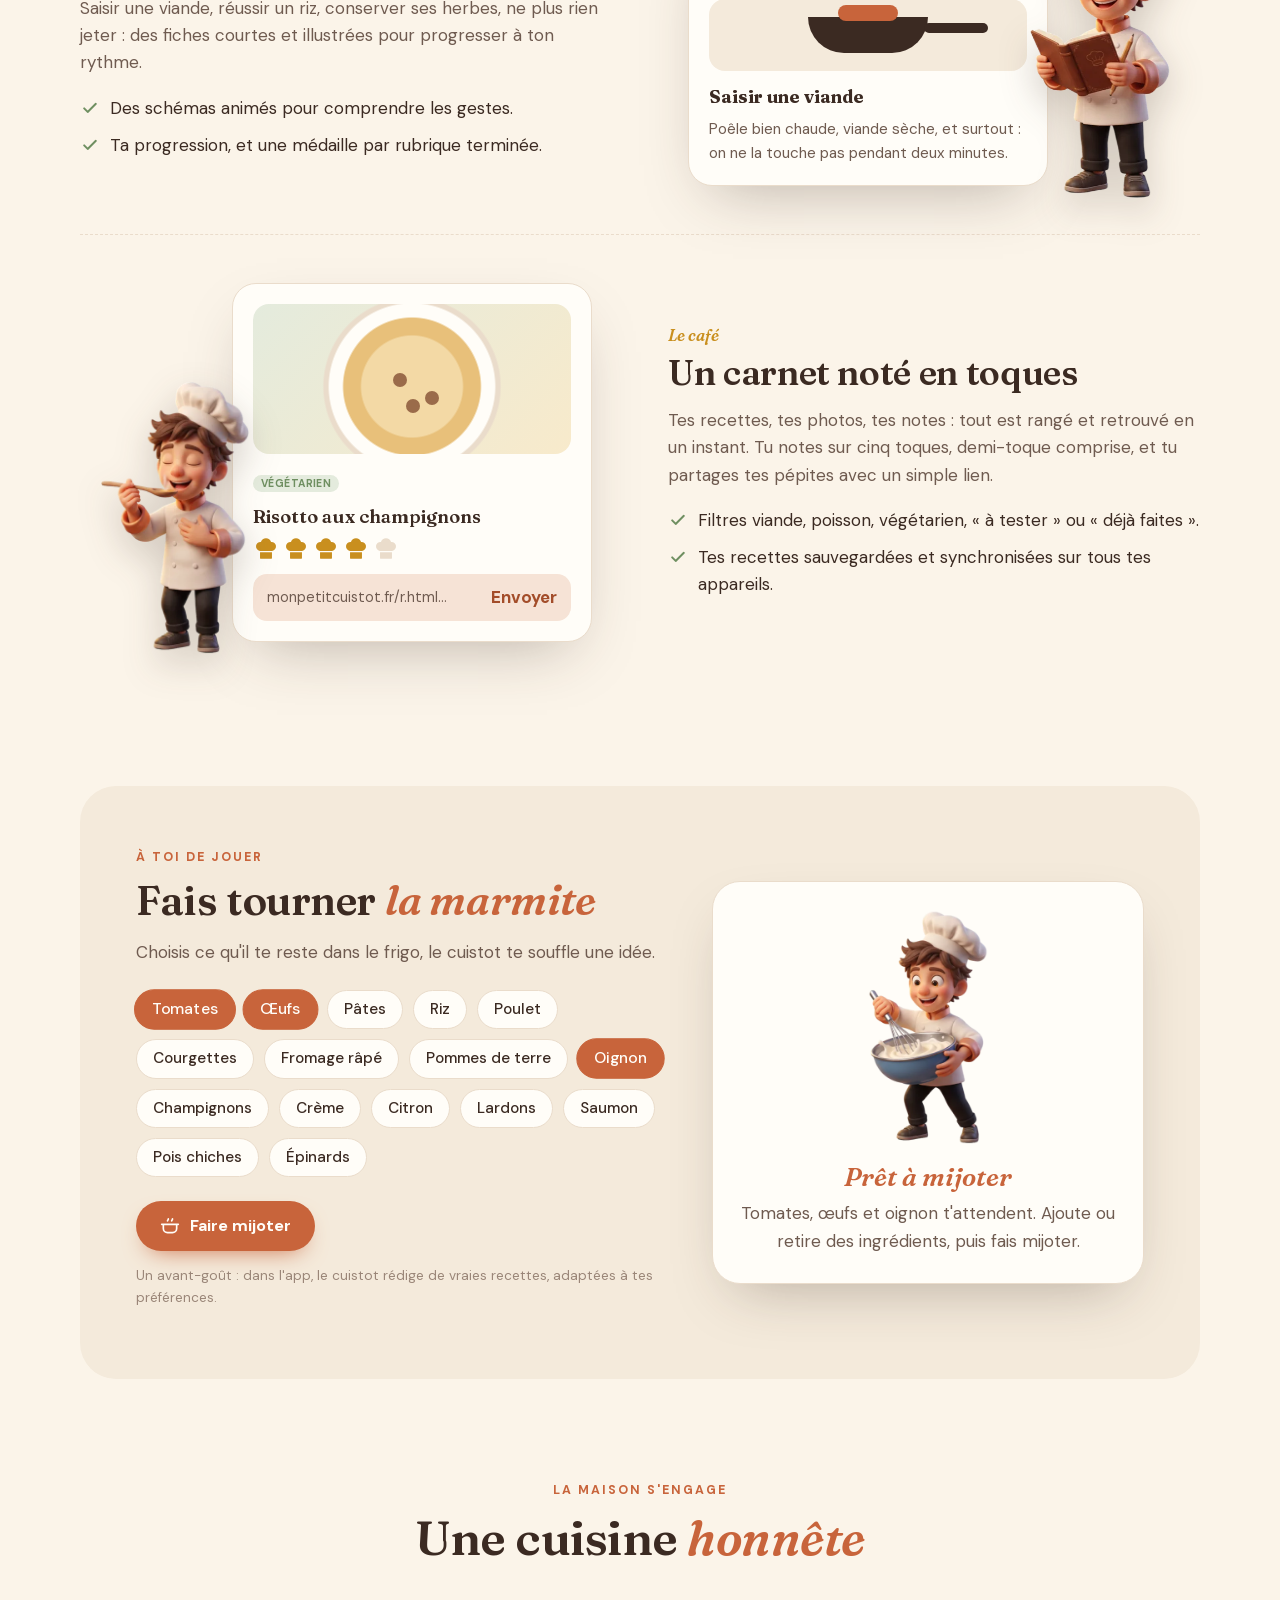
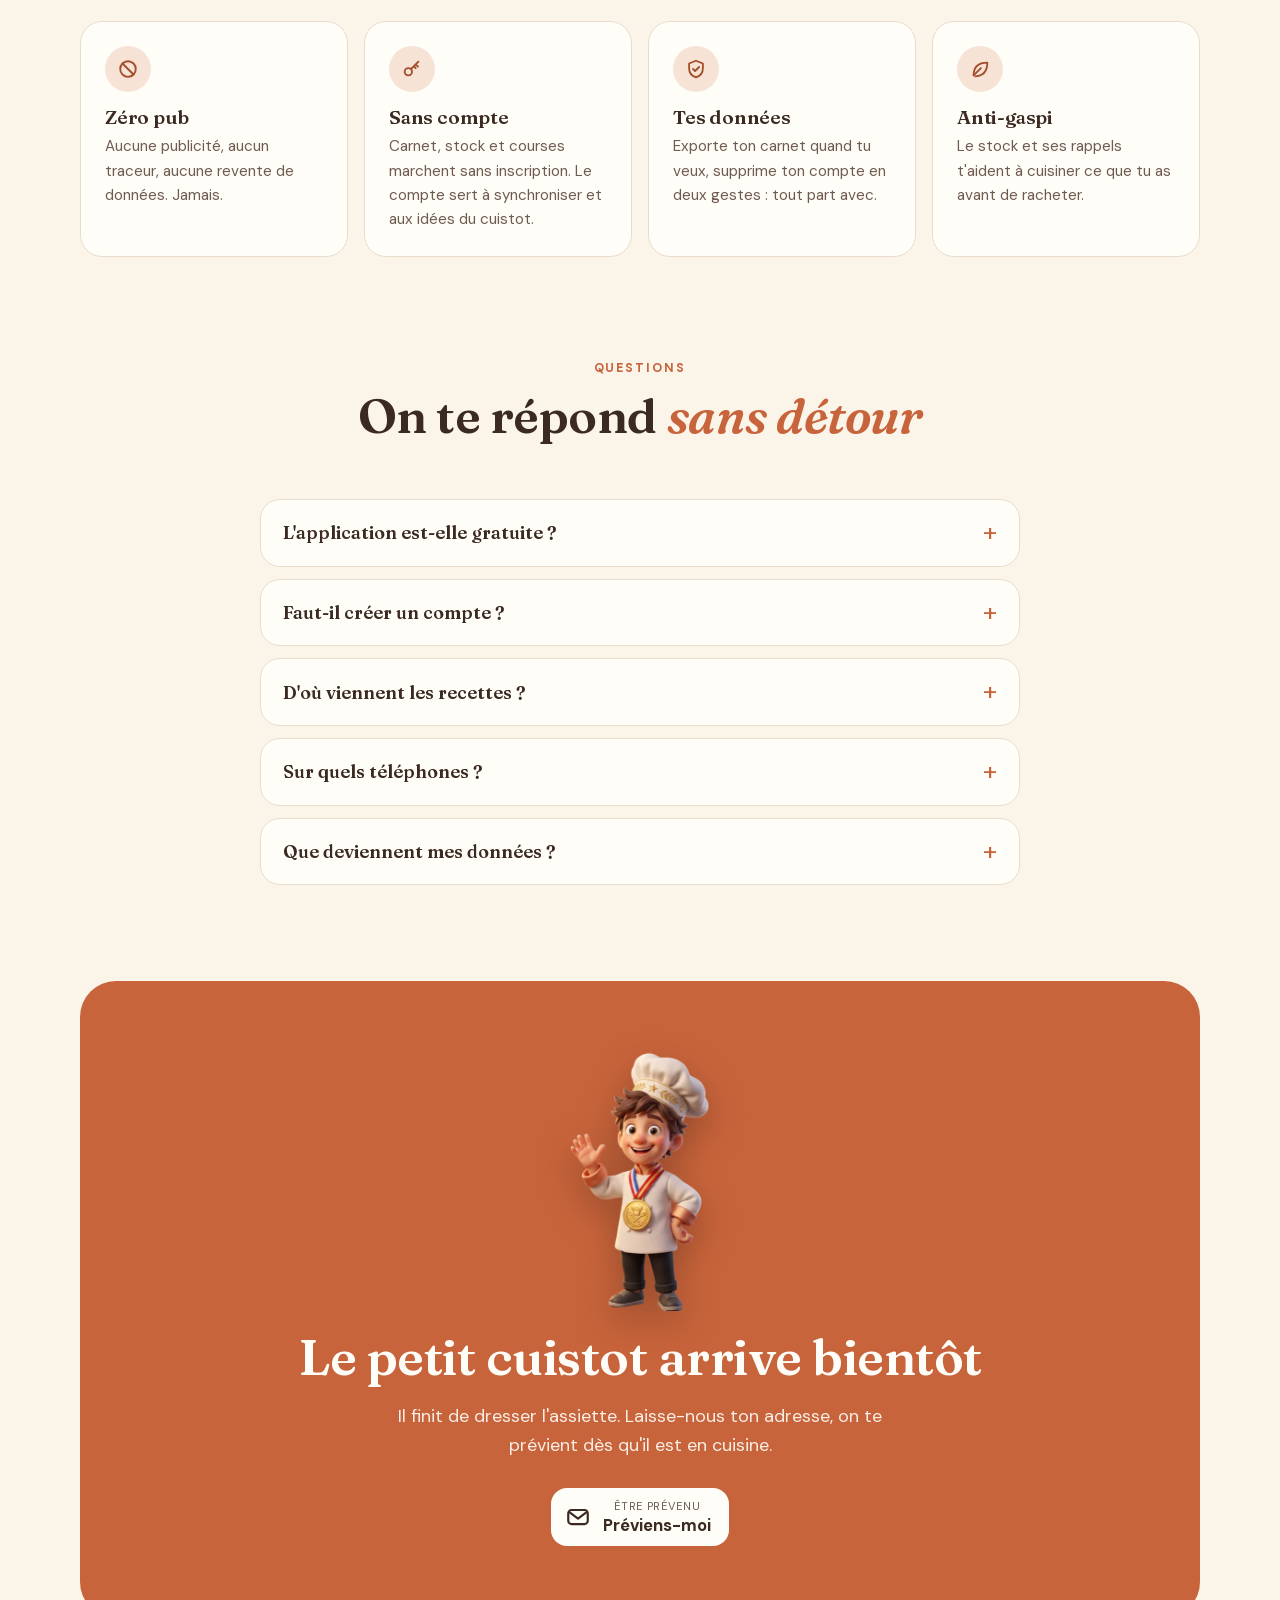
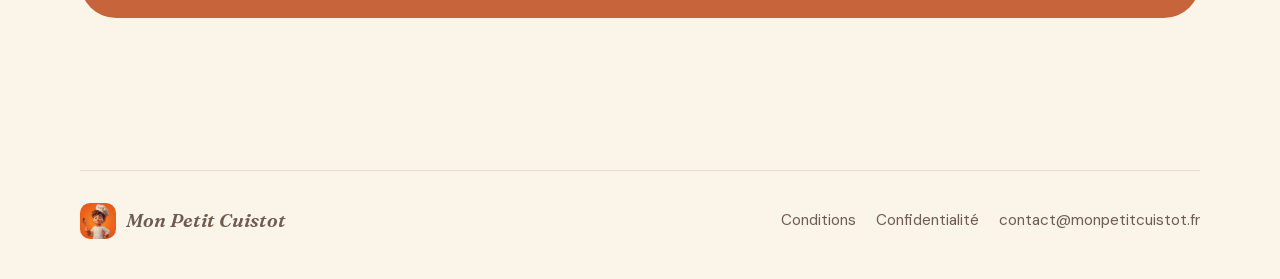
==== commit a9742991: "Confidentialité complétée, éditeur nommé, FAQ Premium" ====
--- a/index.html
+++ b/index.html
@@ -335,7 +335,7 @@
         <h2>On te répond <span class="accroche">sans détour</span></h2>
       </div>
       <div class="faq apparait">
-        <details><summary>L'application est-elle gratuite&nbsp;?</summary><p>Oui, gratuite et sans publicité. Le carnet, le stock, le menu, les courses et le guide sont sans limite. Le cuistot répond à 30&nbsp;demandes par mois, environ une quinzaine de recettes. Une offre Premium, avec beaucoup plus de demandes, arrivera avec la sortie sur les stores.</p></details>
+        <details><summary>L'application est-elle gratuite&nbsp;?</summary><p>Oui, gratuite et sans publicité. Le carnet, le stock, le menu, les courses et le guide sont sans limite. Le cuistot répond à 30&nbsp;demandes par mois, environ une quinzaine de recettes. Une offre Premium, avec beaucoup plus de demandes, arrivera dans une prochaine version.</p></details>
         <details><summary>Faut-il créer un compte&nbsp;?</summary><p>Non. Le carnet, le stock, le menu, les courses et le guide fonctionnent sans compte. Un compte gratuit (e-mail, Google ou Apple) permet de demander des idées au cuistot et de retrouver tes données sur tous tes appareils.</p></details>
         <details><summary>D'où viennent les recettes&nbsp;?</summary><p>Le cuistot les rédige pour toi avec une intelligence artificielle, à partir de tes envies, de tes préférences et de ce que tu as sous la main. Tu peux ensuite les modifier, les annoter et leur poser des questions.</p></details>
         <details><summary>Sur quels téléphones&nbsp;?</summary><p>iPhone et Android. L'application arrive bientôt sur l'App Store et Google Play.</p></details>
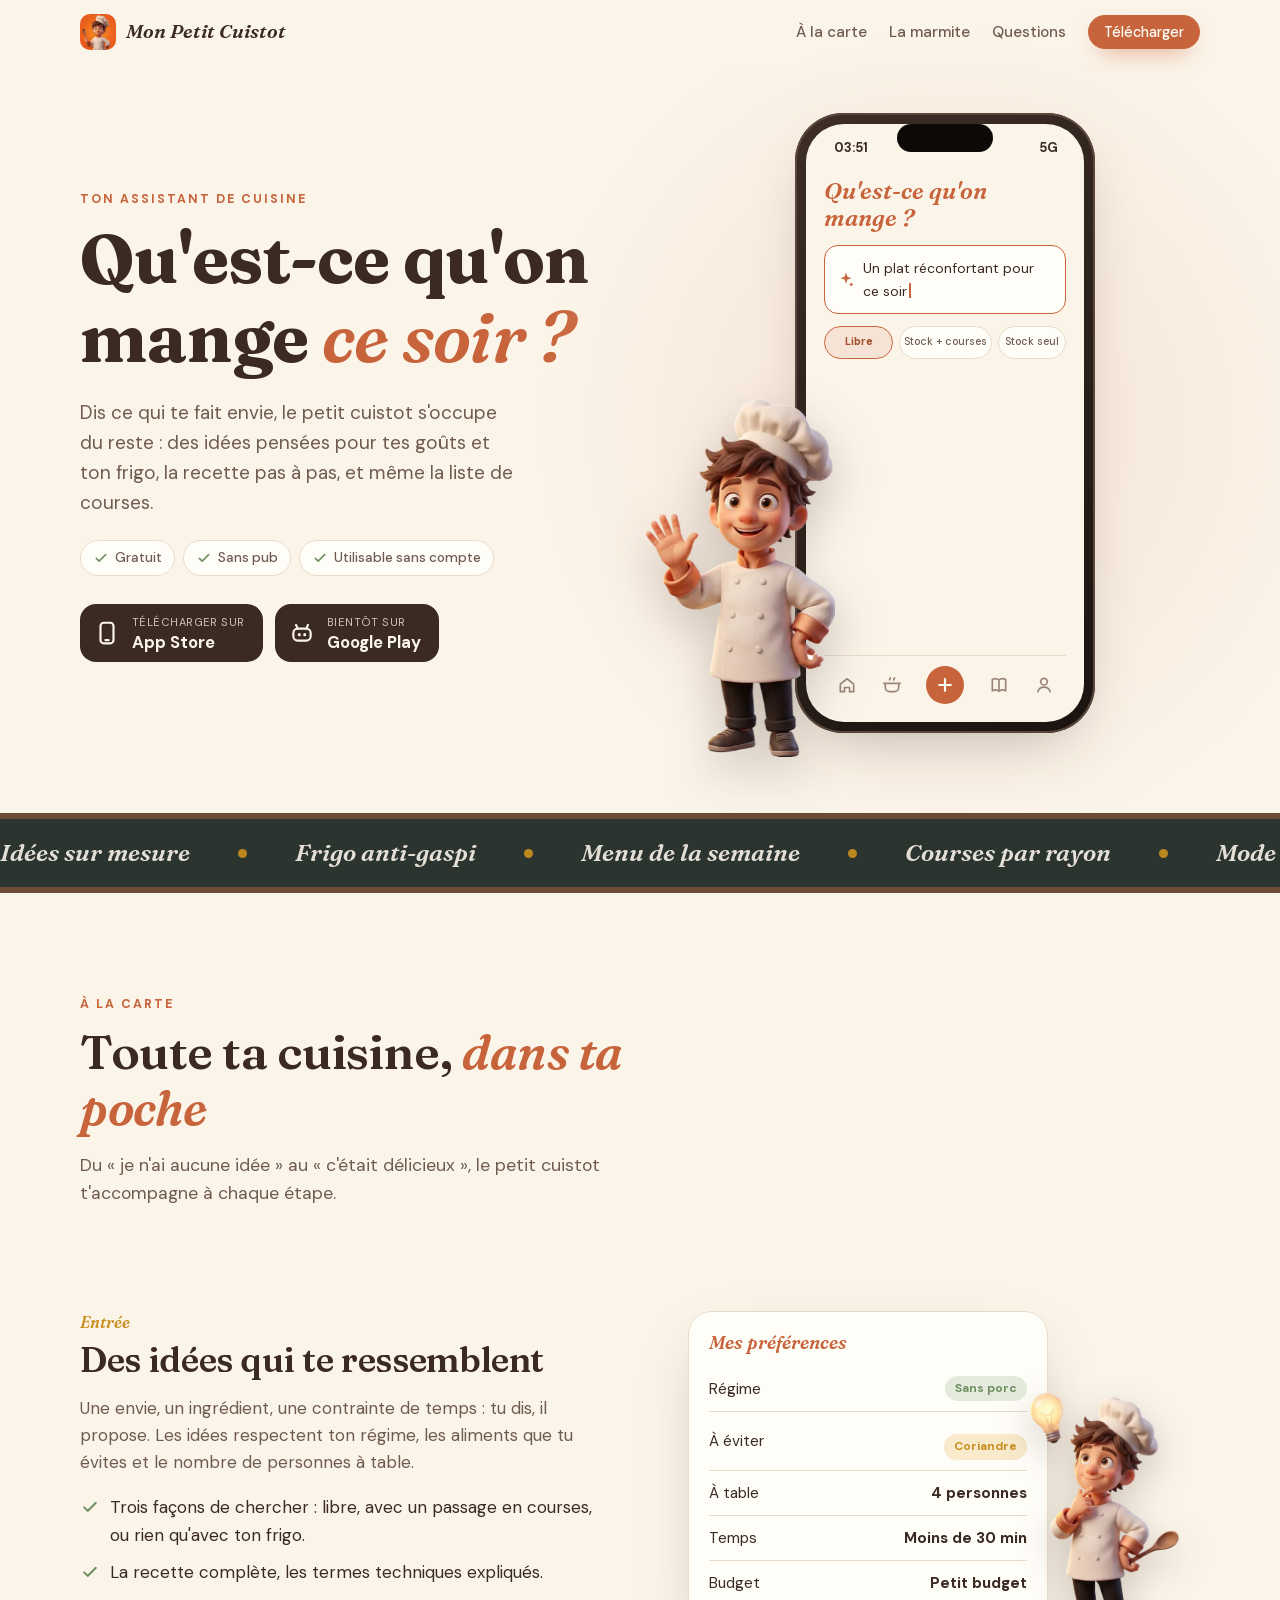
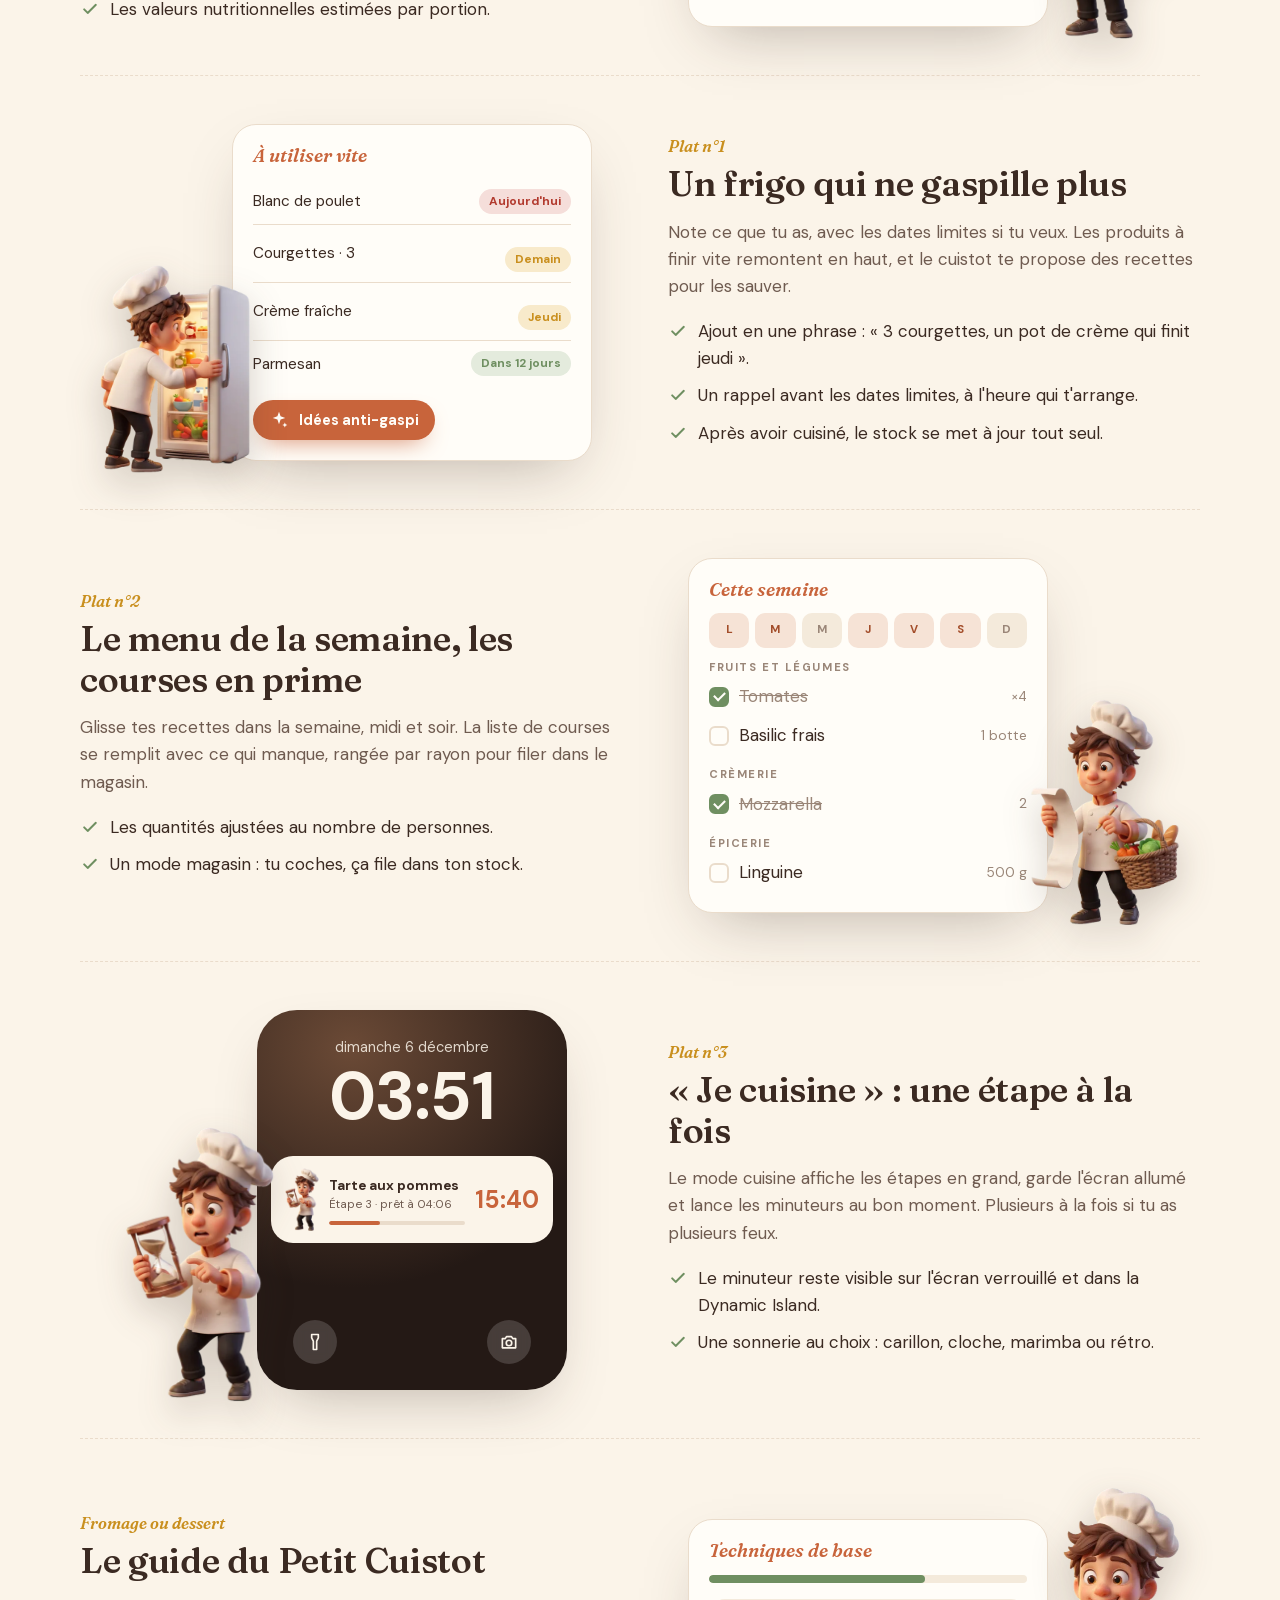
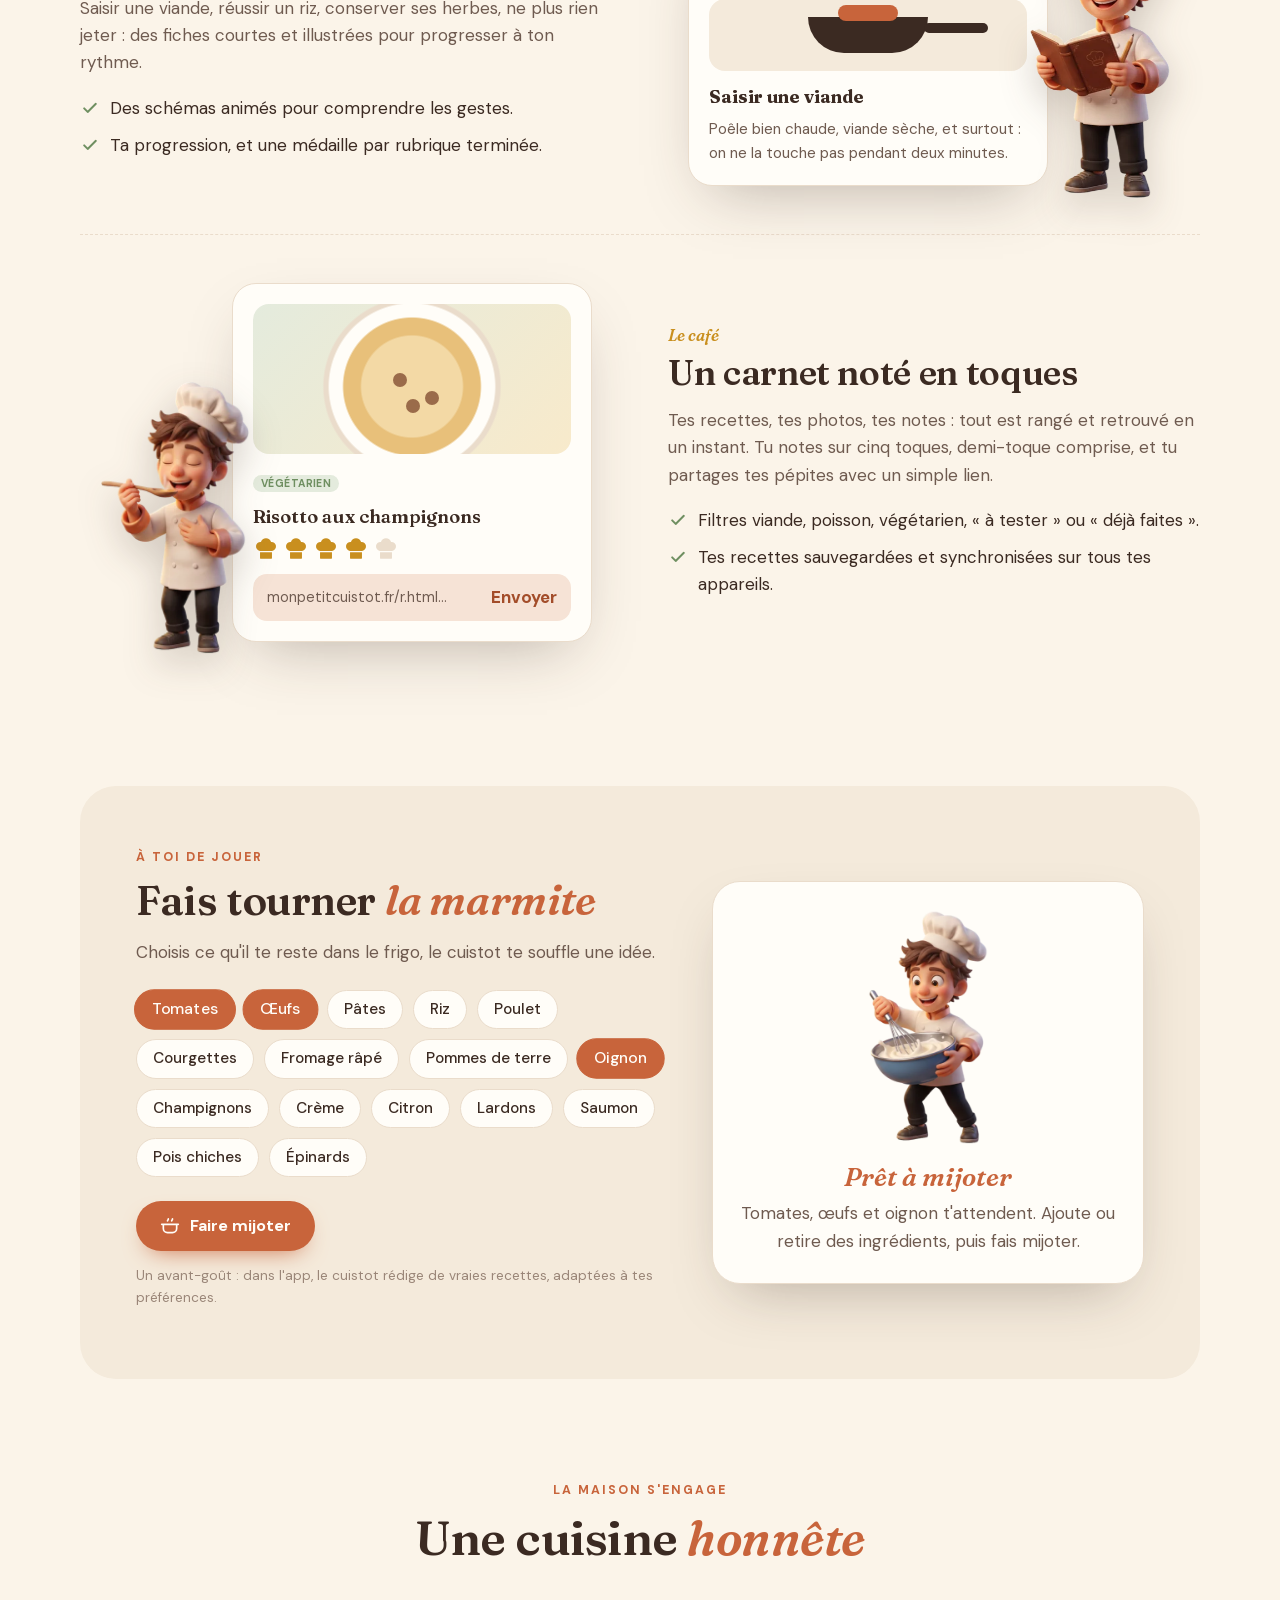
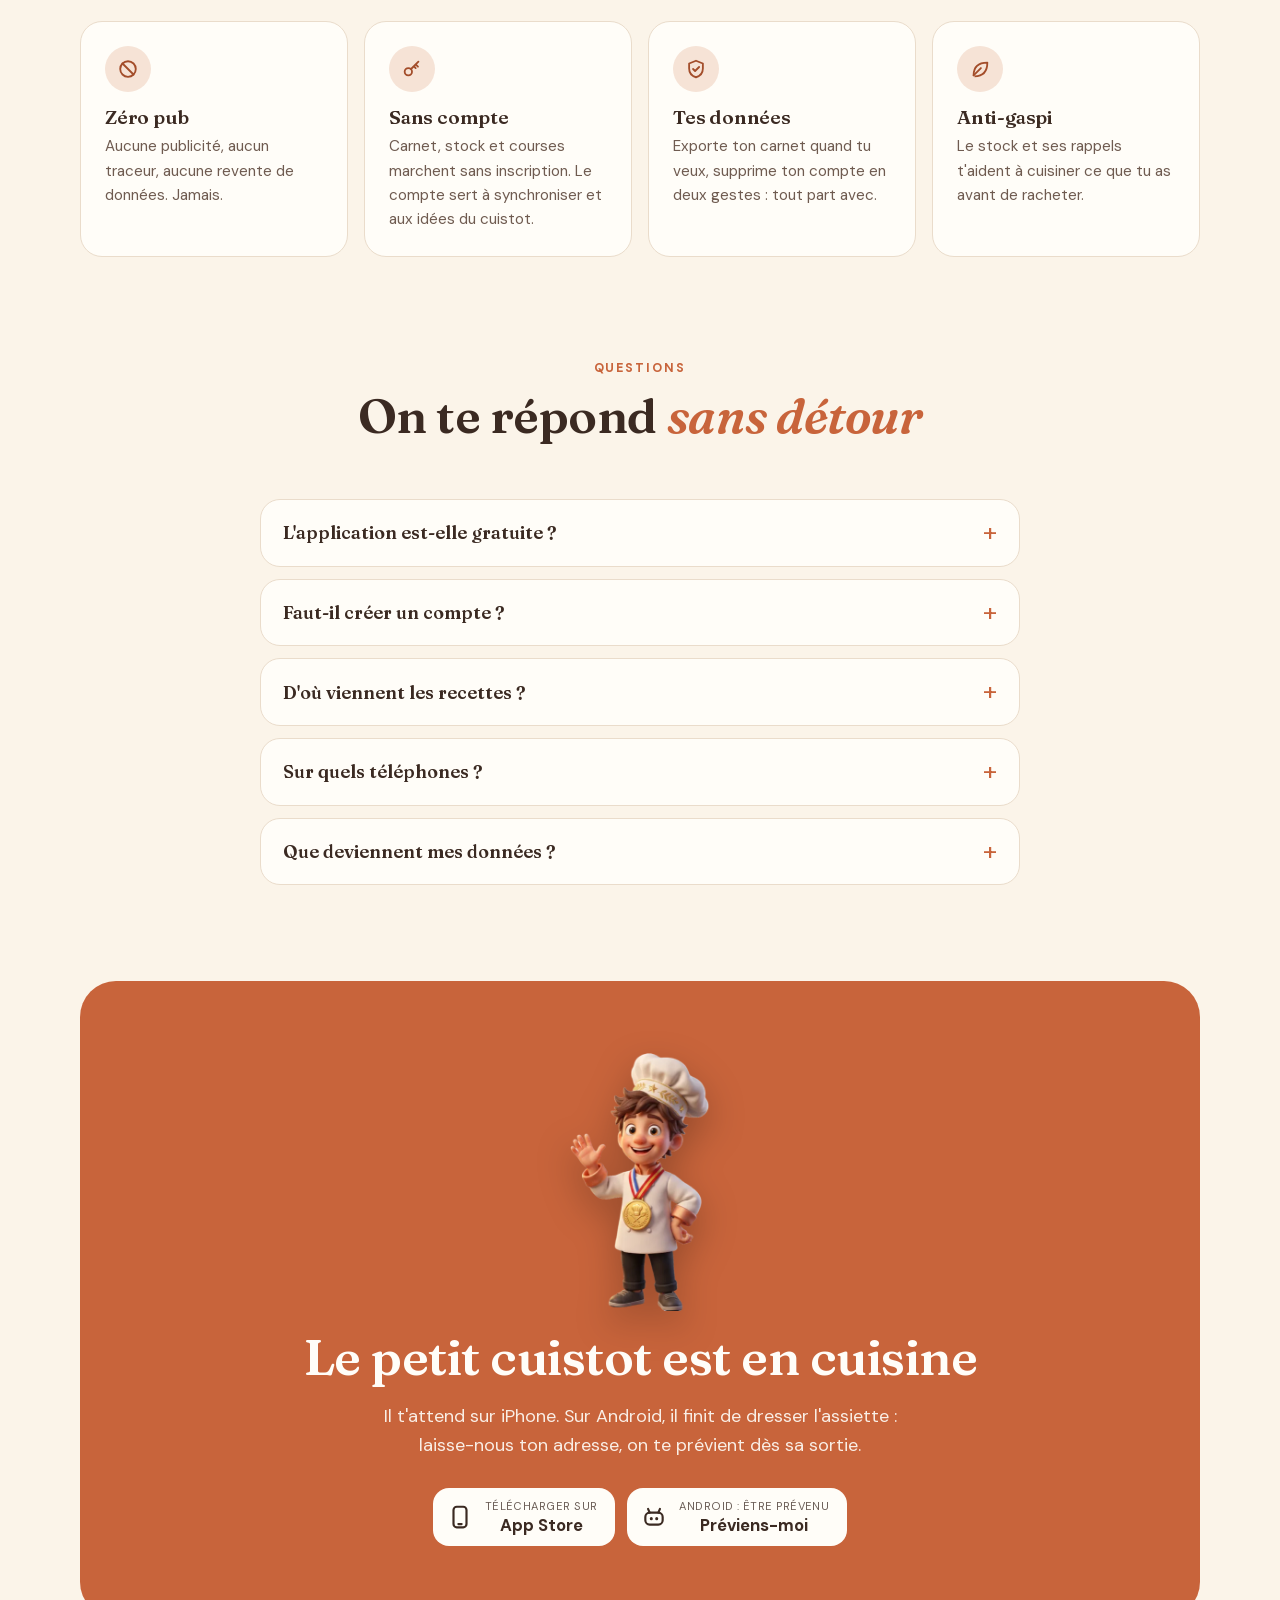
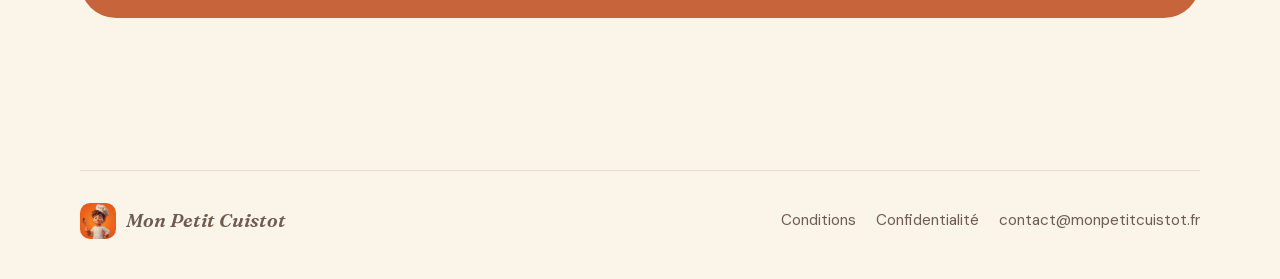
==== commit a9576326: "Lien vers l'App Store" ====
--- a/index.html
+++ b/index.html
@@ -10,6 +10,7 @@
   <meta name="theme-color" content="#1c1512" media="(prefers-color-scheme: dark)">
   <link rel="icon" type="image/png" href="img/favicon.png">
   <link rel="apple-touch-icon" href="img/apple-touch-icon.png">
+  <meta name="apple-itunes-app" content="app-id=6836373364">
   <link rel="preload" href="fonts/Fraunces-Bold.woff2" as="font" type="font/woff2" crossorigin>
   <link rel="preload" href="fonts/DMSans-Regular.woff2" as="font" type="font/woff2" crossorigin>
 
@@ -36,6 +37,7 @@
     "url": "https://monpetitcuistot.fr/",
     "image": "https://monpetitcuistot.fr/img/apple-touch-icon.png",
     "description": "Assistant de cuisine : idées de recettes sur mesure, carnet, stock anti-gaspi, menu de la semaine et liste de courses.",
+    "installUrl": "https://apps.apple.com/fr/app/mon-petit-cuistot-recettes/id6836373364",
     "offers": { "@type": "Offer", "price": "0", "priceCurrency": "EUR" }
   }
   </script>
@@ -93,7 +95,7 @@
           <span class="pastille"><svg><use href="#i-coche"/></svg>Utilisable sans compte</span>
         </div>
         <div class="stores">
-          <a class="store" href="#telecharger"><svg><use href="#i-telephone"/></svg><span><small>Bientôt sur</small><strong>App Store</strong></span></a>
+          <a class="store" href="https://apps.apple.com/fr/app/mon-petit-cuistot-recettes/id6836373364"><svg><use href="#i-telephone"/></svg><span><small>Télécharger sur</small><strong>App Store</strong></span></a>
           <a class="store" href="#telecharger"><svg><use href="#i-robot"/></svg><span><small>Bientôt sur</small><strong>Google Play</strong></span></a>
         </div>
       </div>
@@ -338,7 +340,7 @@
         <details><summary>L'application est-elle gratuite&nbsp;?</summary><p>Oui, gratuite et sans publicité. Le carnet, le stock, le menu, les courses et le guide sont sans limite. Le cuistot répond à 30&nbsp;demandes par mois, environ une quinzaine de recettes. Une offre Premium, avec beaucoup plus de demandes, arrivera dans une prochaine version.</p></details>
         <details><summary>Faut-il créer un compte&nbsp;?</summary><p>Non. Le carnet, le stock, le menu, les courses et le guide fonctionnent sans compte. Un compte gratuit (e-mail, Google ou Apple) permet de demander des idées au cuistot et de retrouver tes données sur tous tes appareils.</p></details>
         <details><summary>D'où viennent les recettes&nbsp;?</summary><p>Le cuistot les rédige pour toi avec une intelligence artificielle, à partir de tes envies, de tes préférences et de ce que tu as sous la main. Tu peux ensuite les modifier, les annoter et leur poser des questions.</p></details>
-        <details><summary>Sur quels téléphones&nbsp;?</summary><p>iPhone et Android. L'application arrive bientôt sur l'App Store et Google Play.</p></details>
+        <details><summary>Sur quels téléphones&nbsp;?</summary><p>iPhone, dès maintenant sur l'<a href="https://apps.apple.com/fr/app/mon-petit-cuistot-recettes/id6836373364">App Store</a>. La version Android arrive bientôt sur Google Play.</p></details>
         <details><summary>Que deviennent mes données&nbsp;?</summary><p>Elles restent les tiennes&nbsp;: rien n'est revendu ni utilisé pour de la publicité. Tout est détaillé dans les <a href="confidentialite.html">règles de confidentialité</a>.</p></details>
       </div>
     </div>
@@ -349,10 +351,11 @@
     <div class="conteneur">
       <div class="final apparait">
         <img src="img/cuistot-gold.webp" alt="Le petit cuistot fier de sa médaille" width="140" height="257" loading="lazy">
-        <h2>Le petit cuistot arrive bientôt</h2>
-        <p>Il finit de dresser l'assiette. Laisse-nous ton adresse, on te prévient dès qu'il est en cuisine.</p>
+        <h2>Le petit cuistot est en cuisine</h2>
+        <p>Il t'attend sur iPhone. Sur Android, il finit de dresser l'assiette : laisse-nous ton adresse, on te prévient dès sa sortie.</p>
         <div class="stores">
-          <a class="store" href="mailto:contact@monpetitcuistot.fr?subject=Pr%C3%A9viens-moi%20de%20la%20sortie%20de%20Mon%20Petit%20Cuistot&body=Bonjour%2C%20je%20voudrais%20%C3%AAtre%20pr%C3%A9venu%20quand%20l'application%20sort.%20Mon%20t%C3%A9l%C3%A9phone%20%3A%20iPhone%20%2F%20Android"><svg><use href="#i-courrier"/></svg><span><small>Être prévenu</small><strong>Préviens-moi</strong></span></a>
+          <a class="store" href="https://apps.apple.com/fr/app/mon-petit-cuistot-recettes/id6836373364"><svg><use href="#i-telephone"/></svg><span><small>Télécharger sur</small><strong>App Store</strong></span></a>
+          <a class="store" href="mailto:contact@monpetitcuistot.fr?subject=Pr%C3%A9viens-moi%20de%20la%20sortie%20Android%20de%20Mon%20Petit%20Cuistot&body=Bonjour%2C%20je%20voudrais%20%C3%AAtre%20pr%C3%A9venu%20quand%20l'application%20sort%20sur%20Android."><svg><use href="#i-robot"/></svg><span><small>Android : être prévenu</small><strong>Préviens-moi</strong></span></a>
         </div>
       </div>
     </div>
